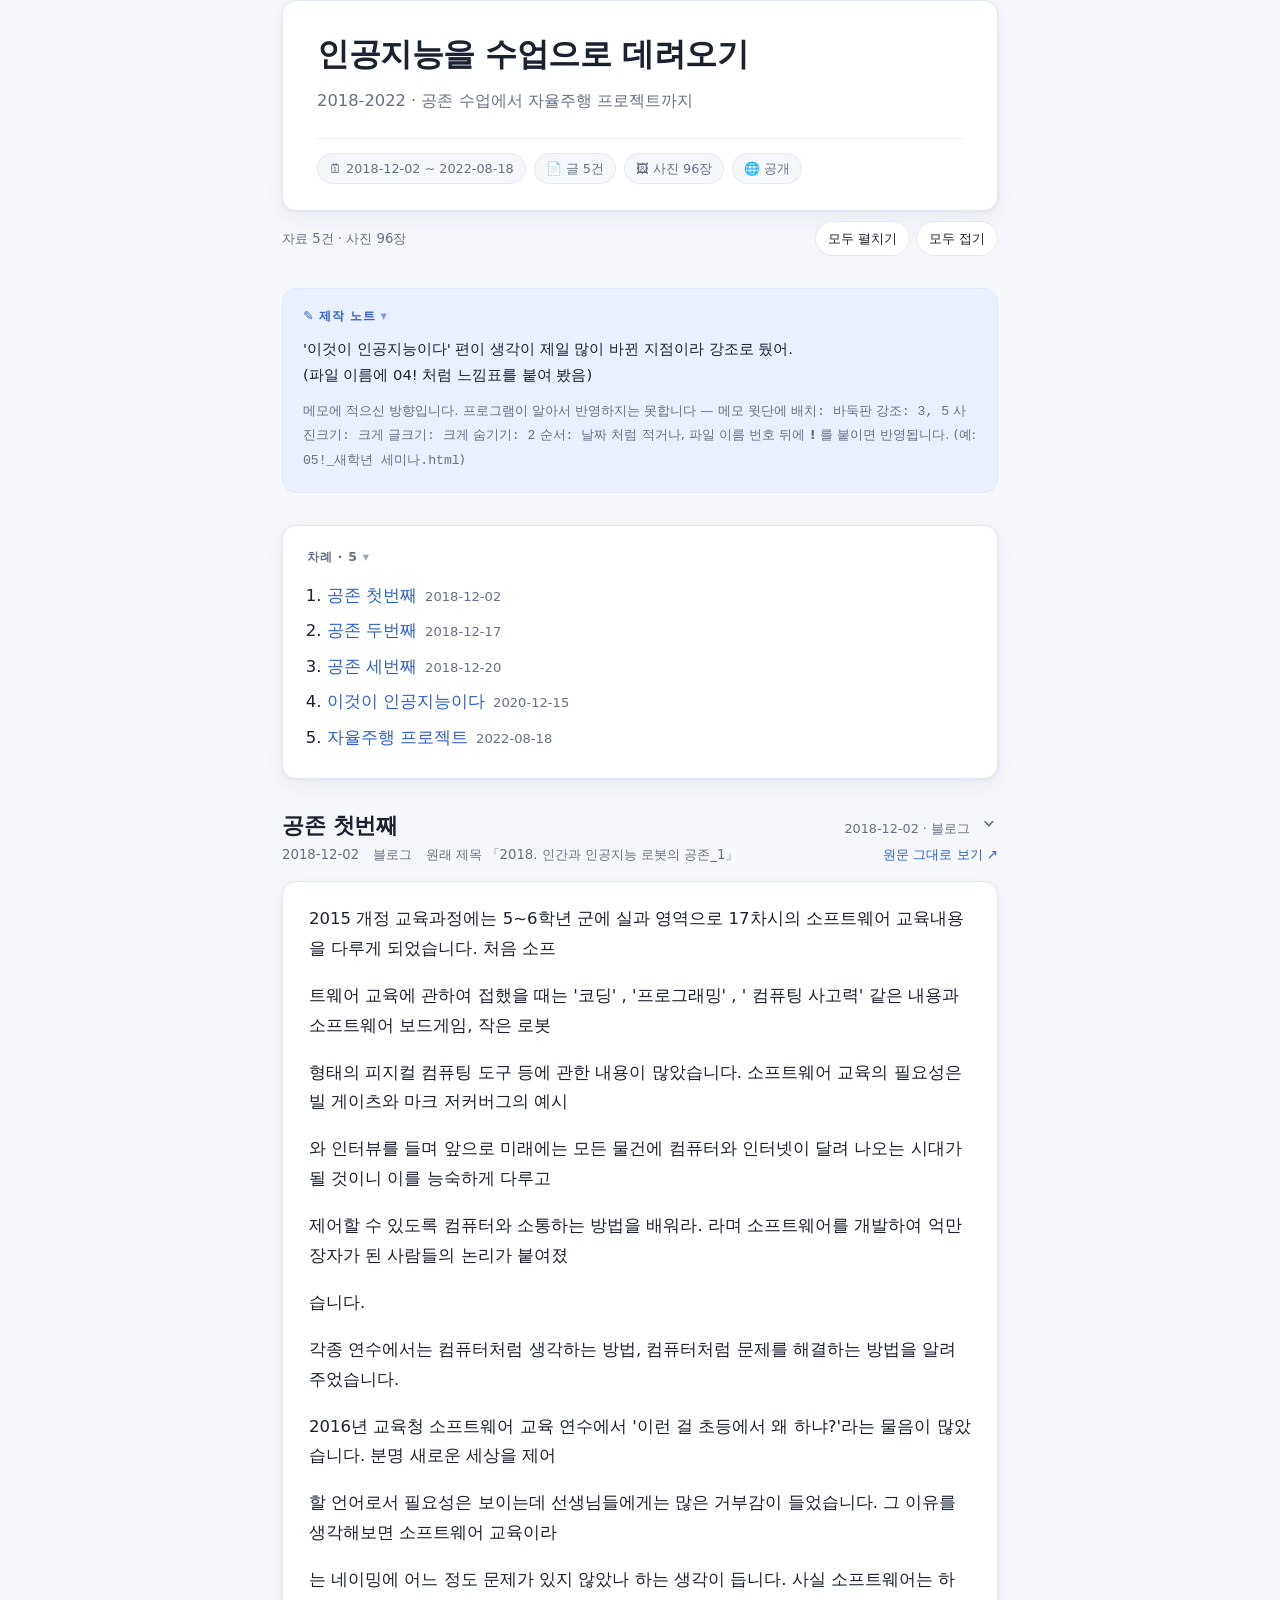
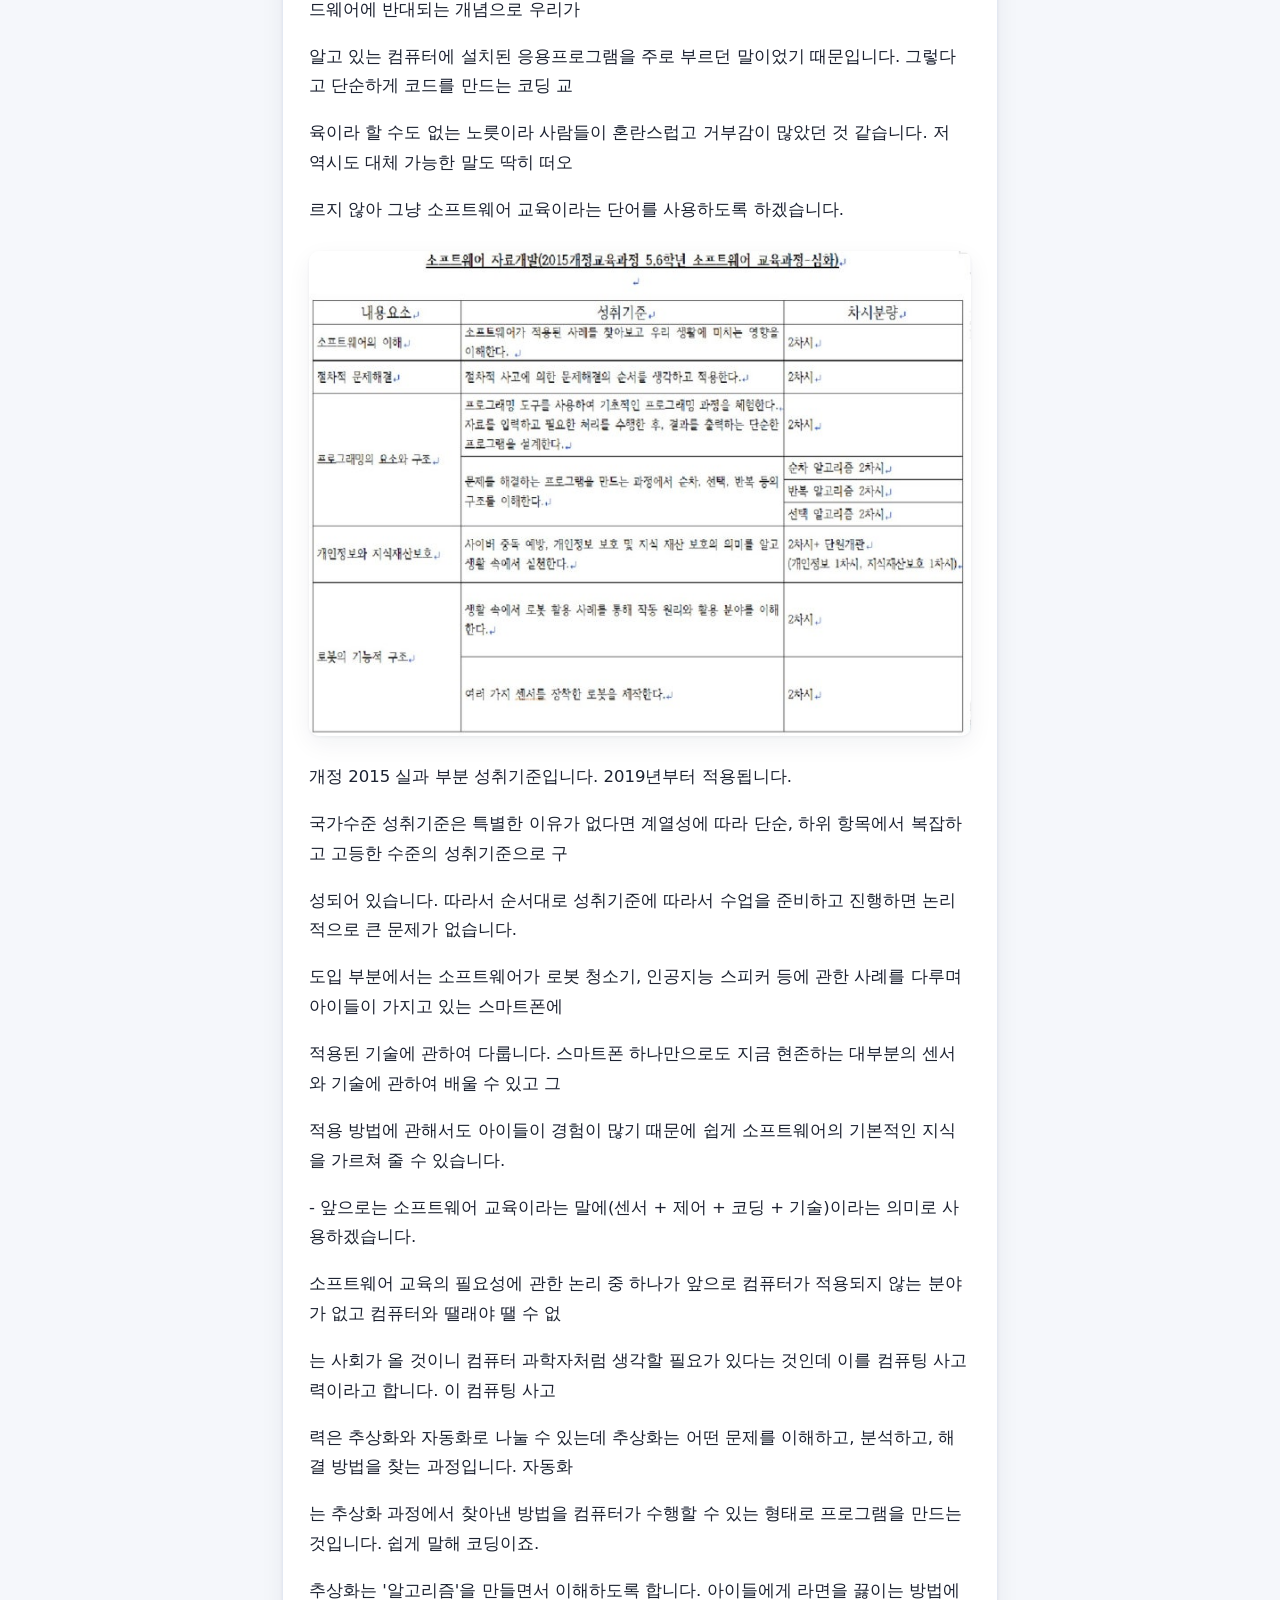
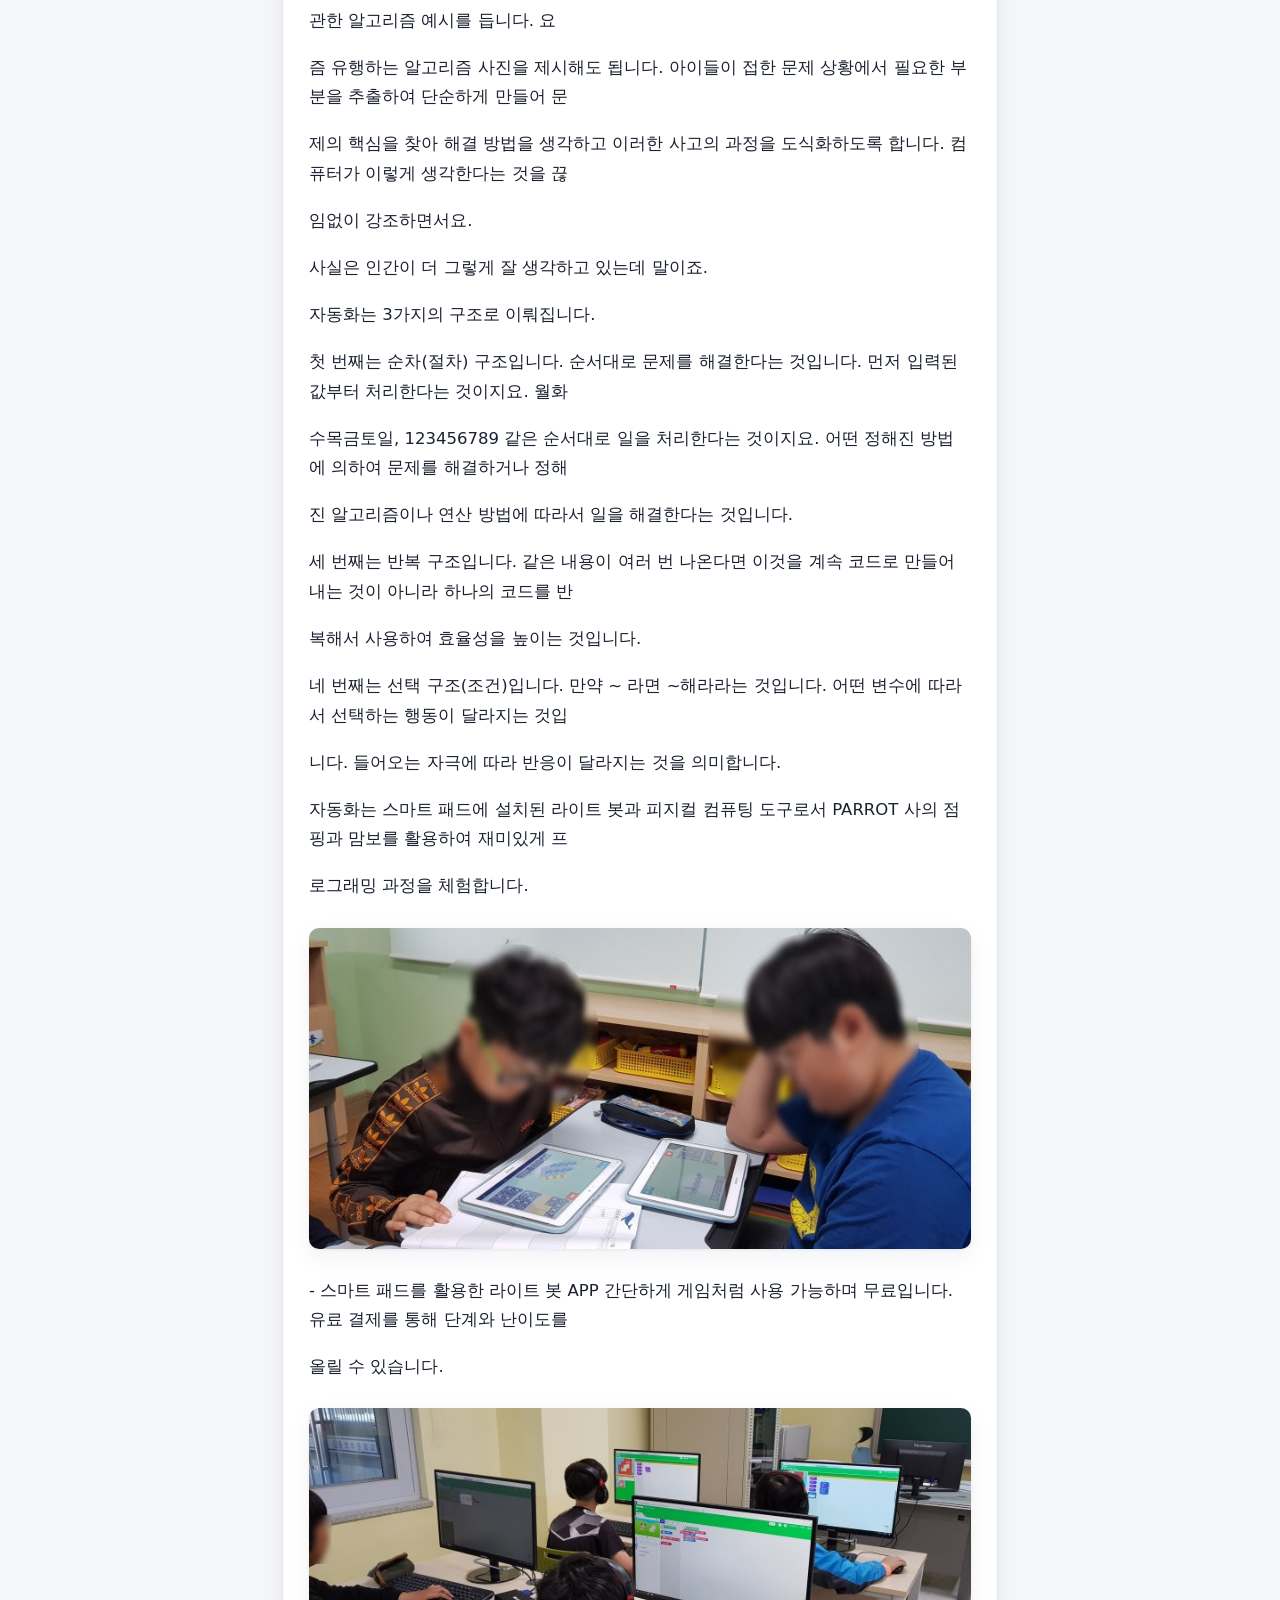
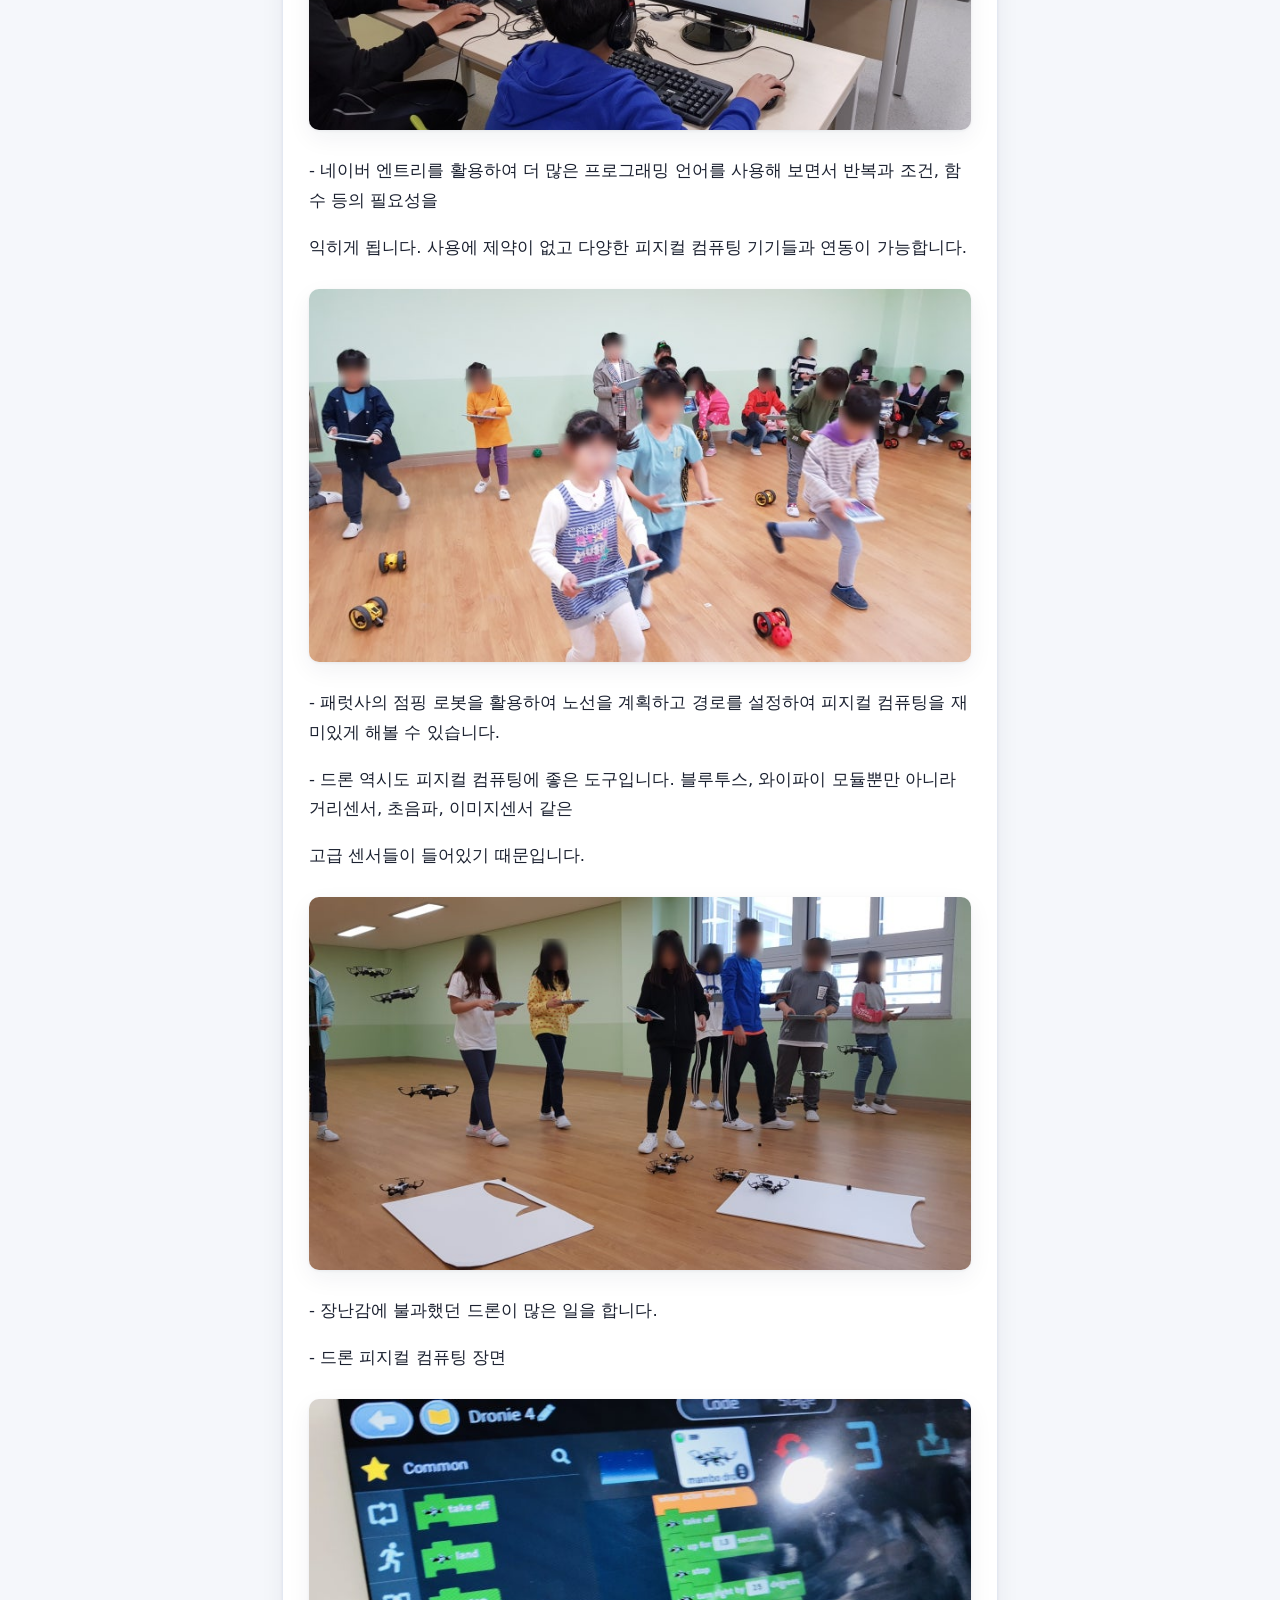
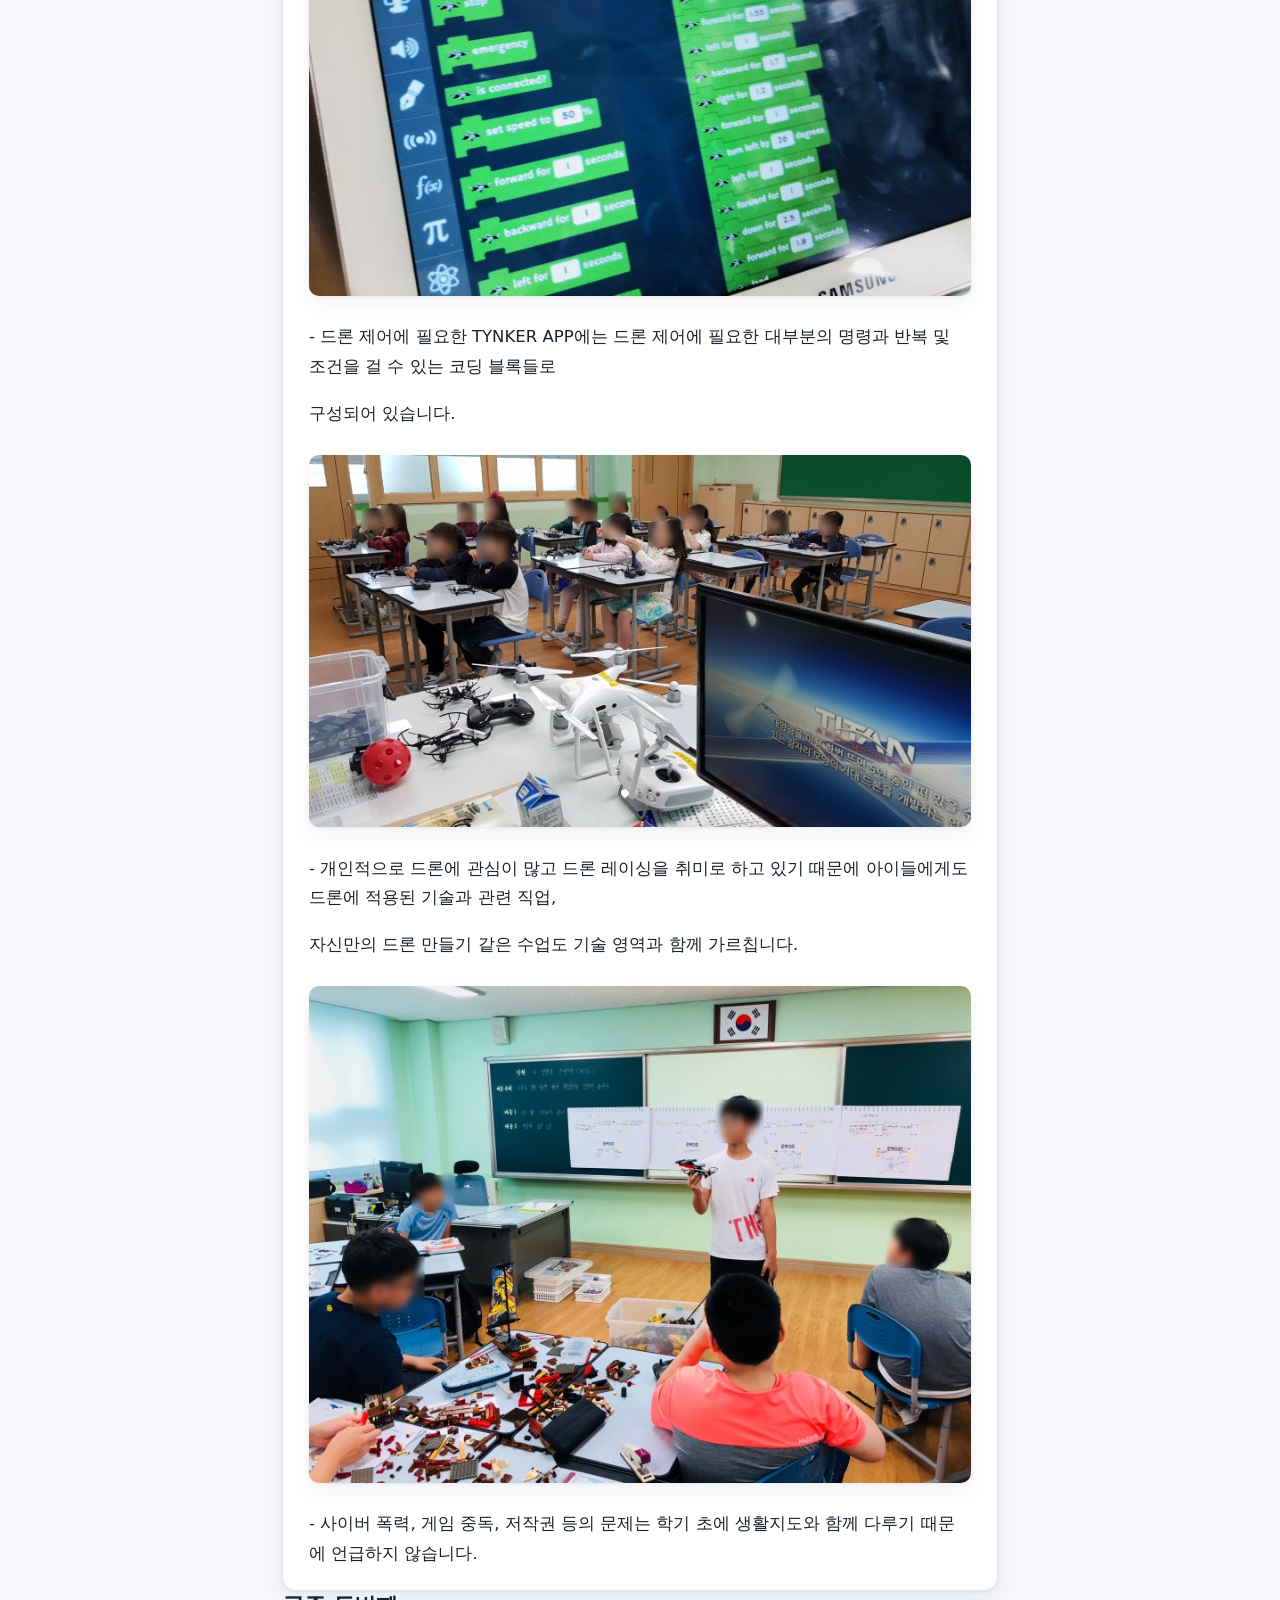
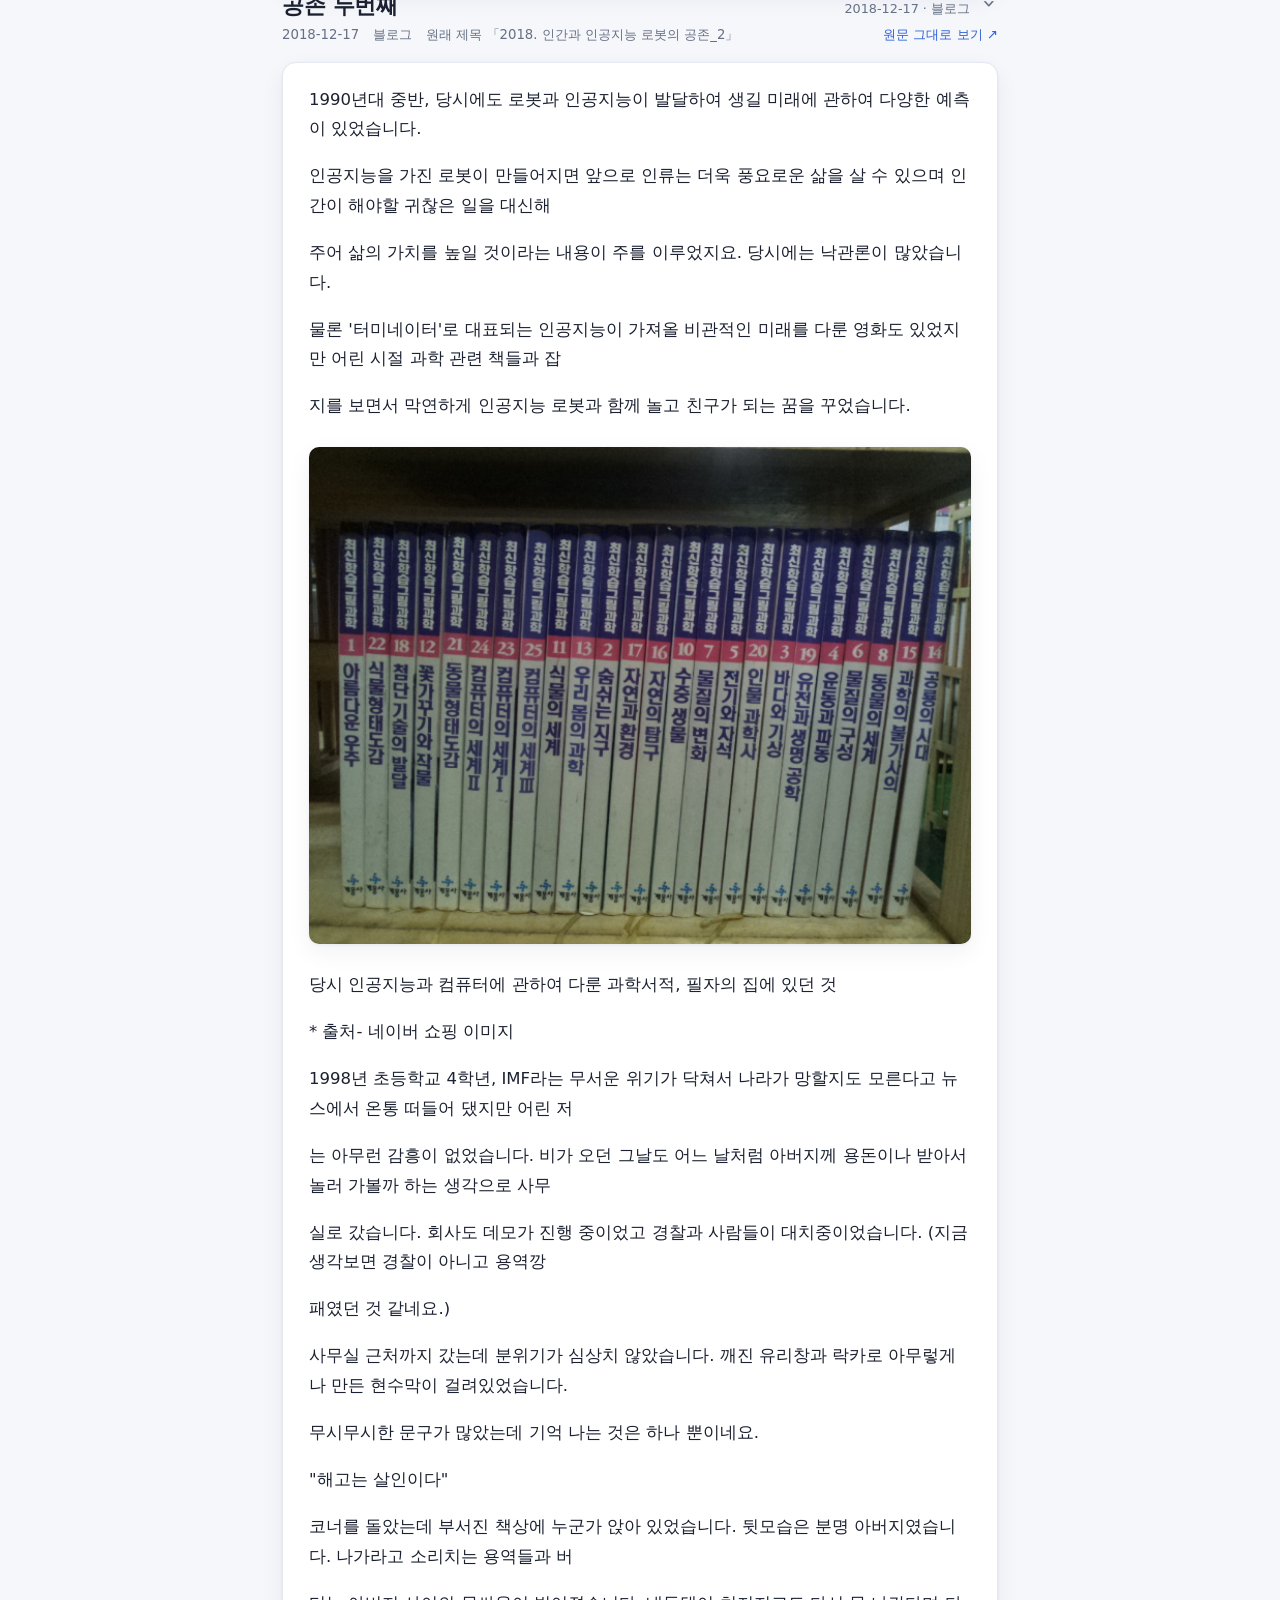
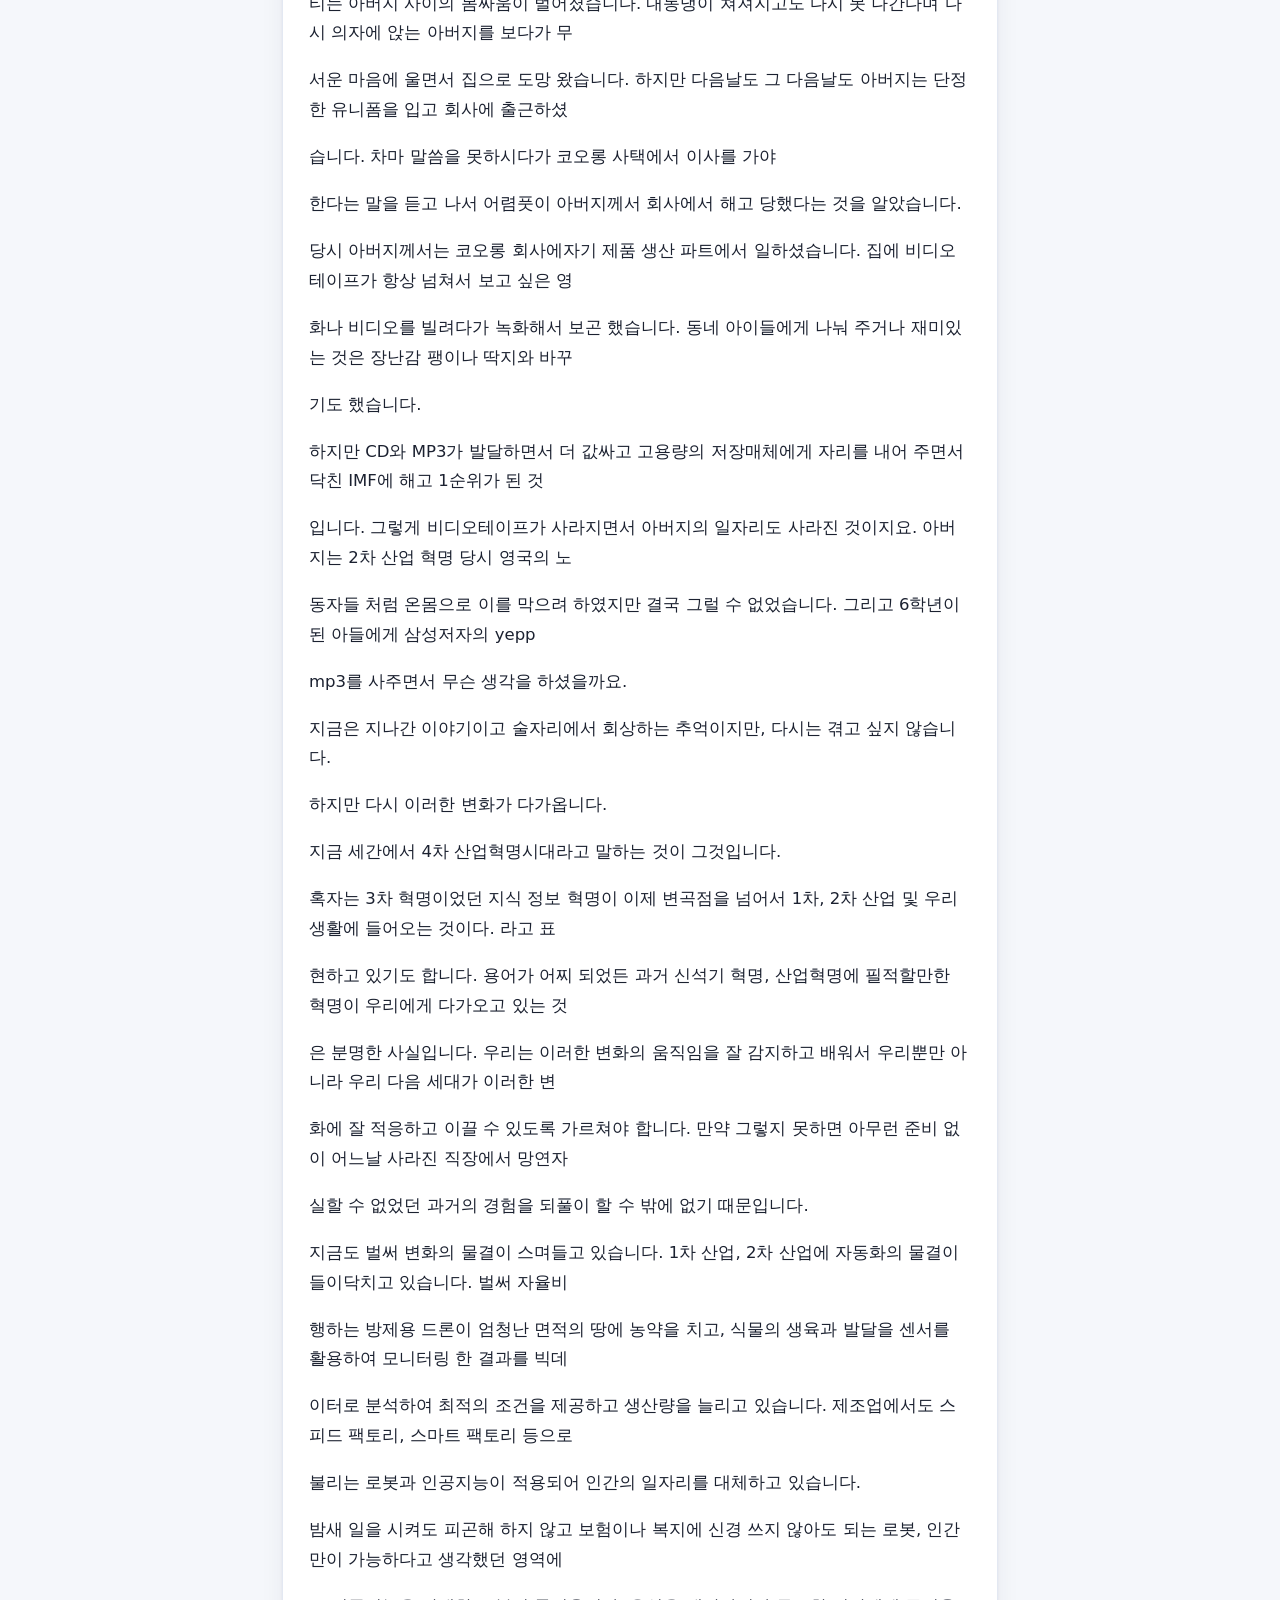
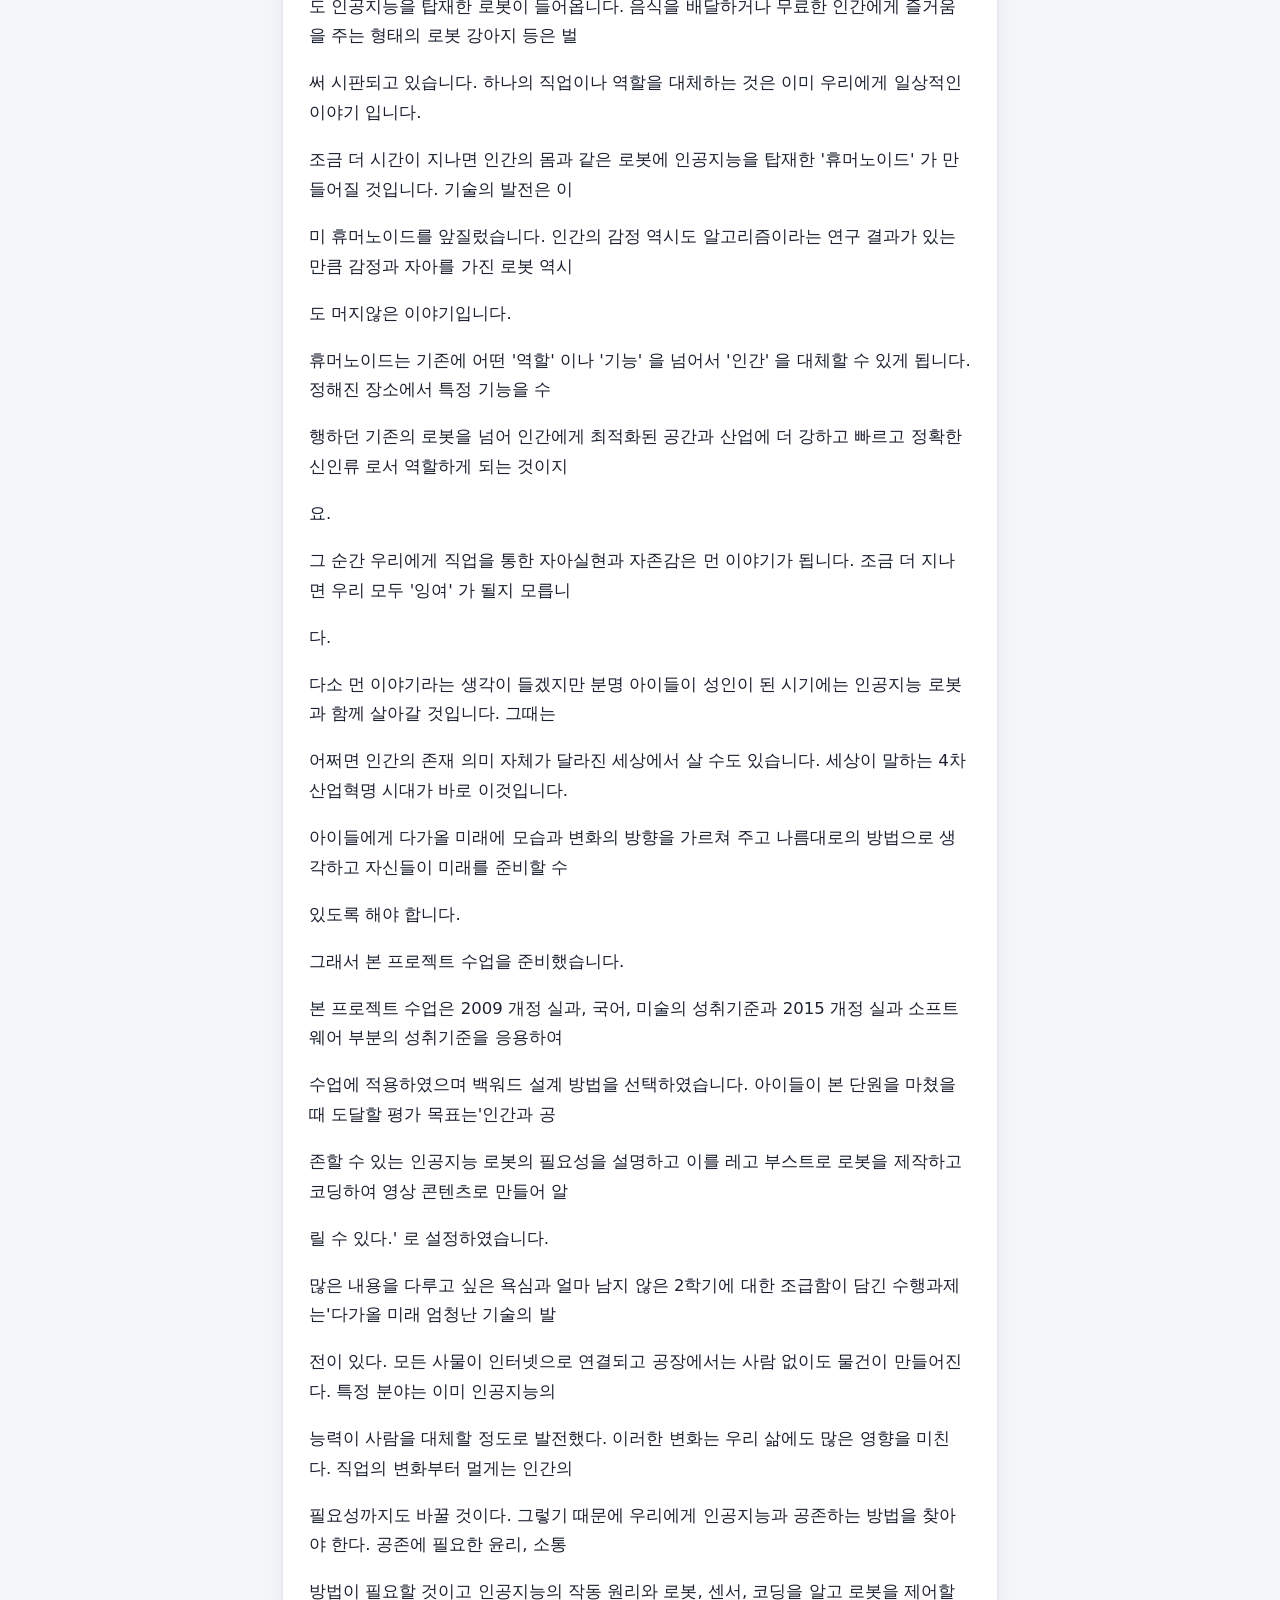
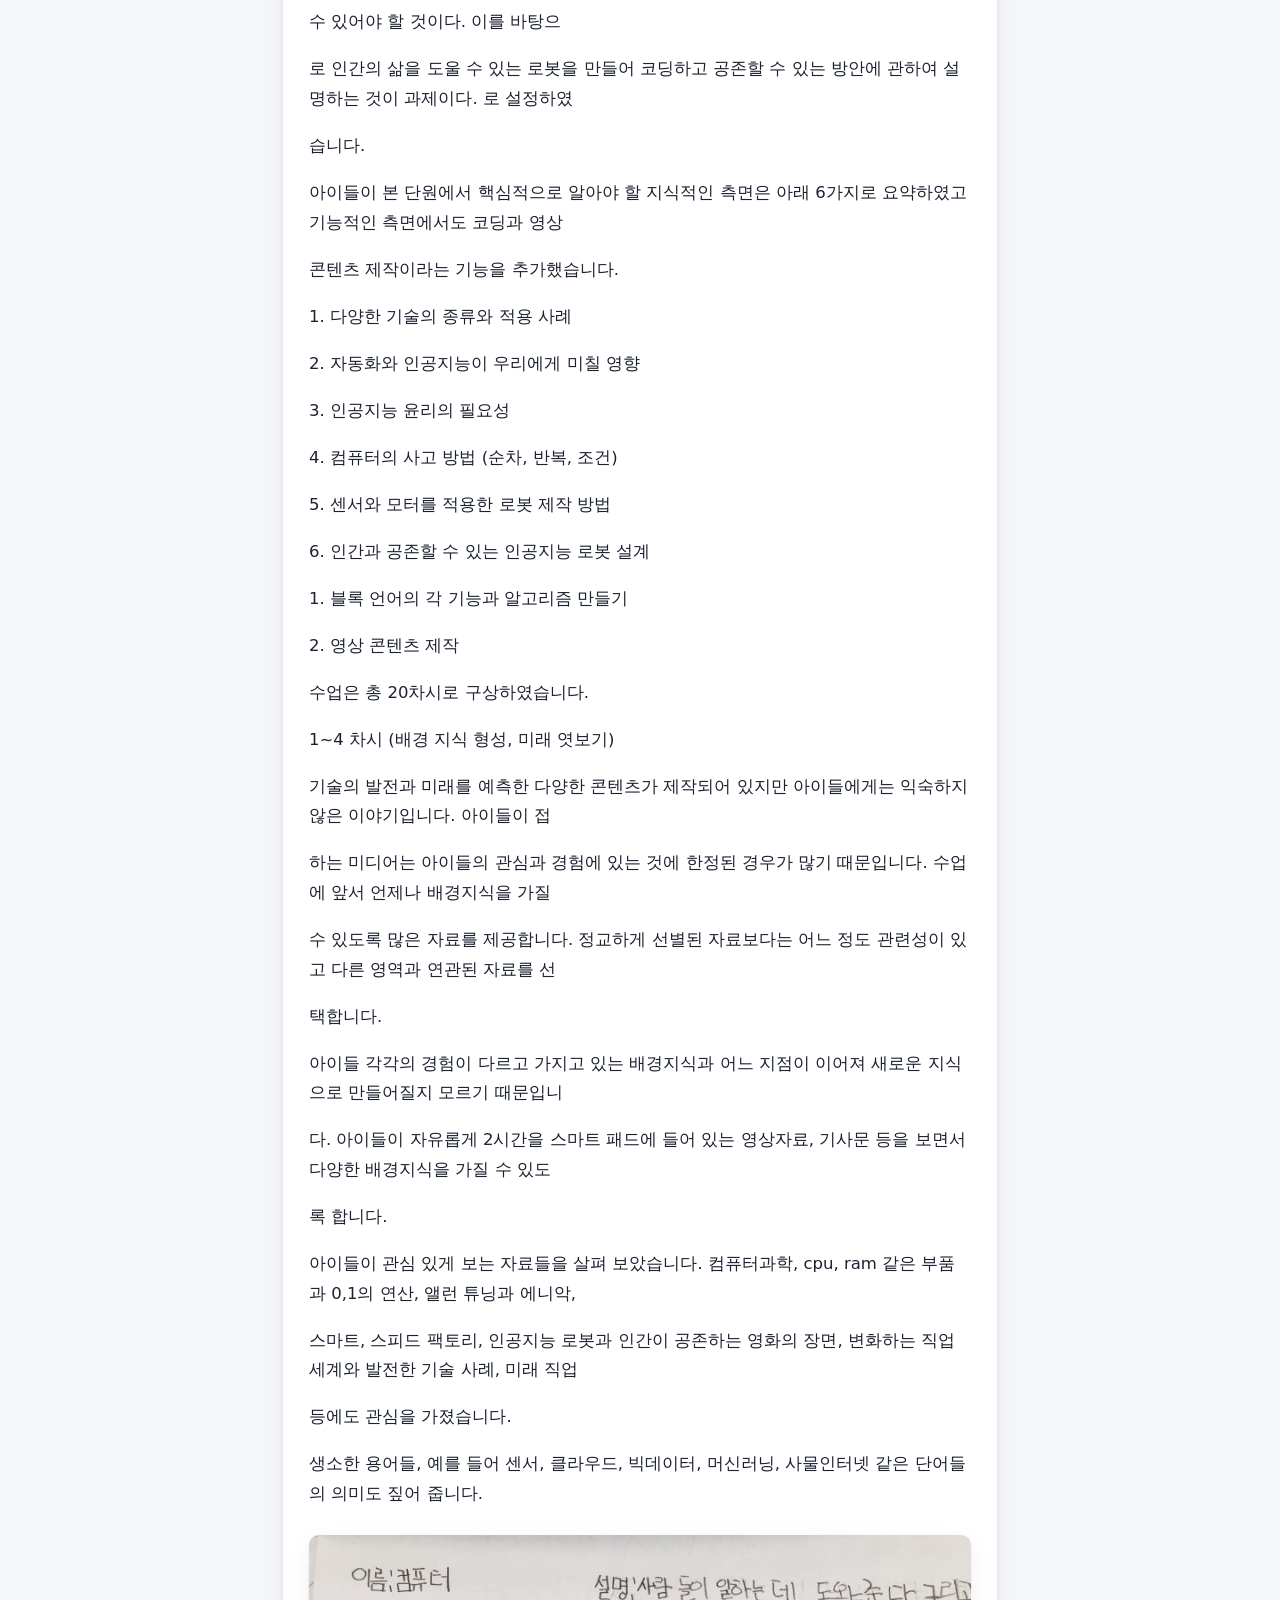
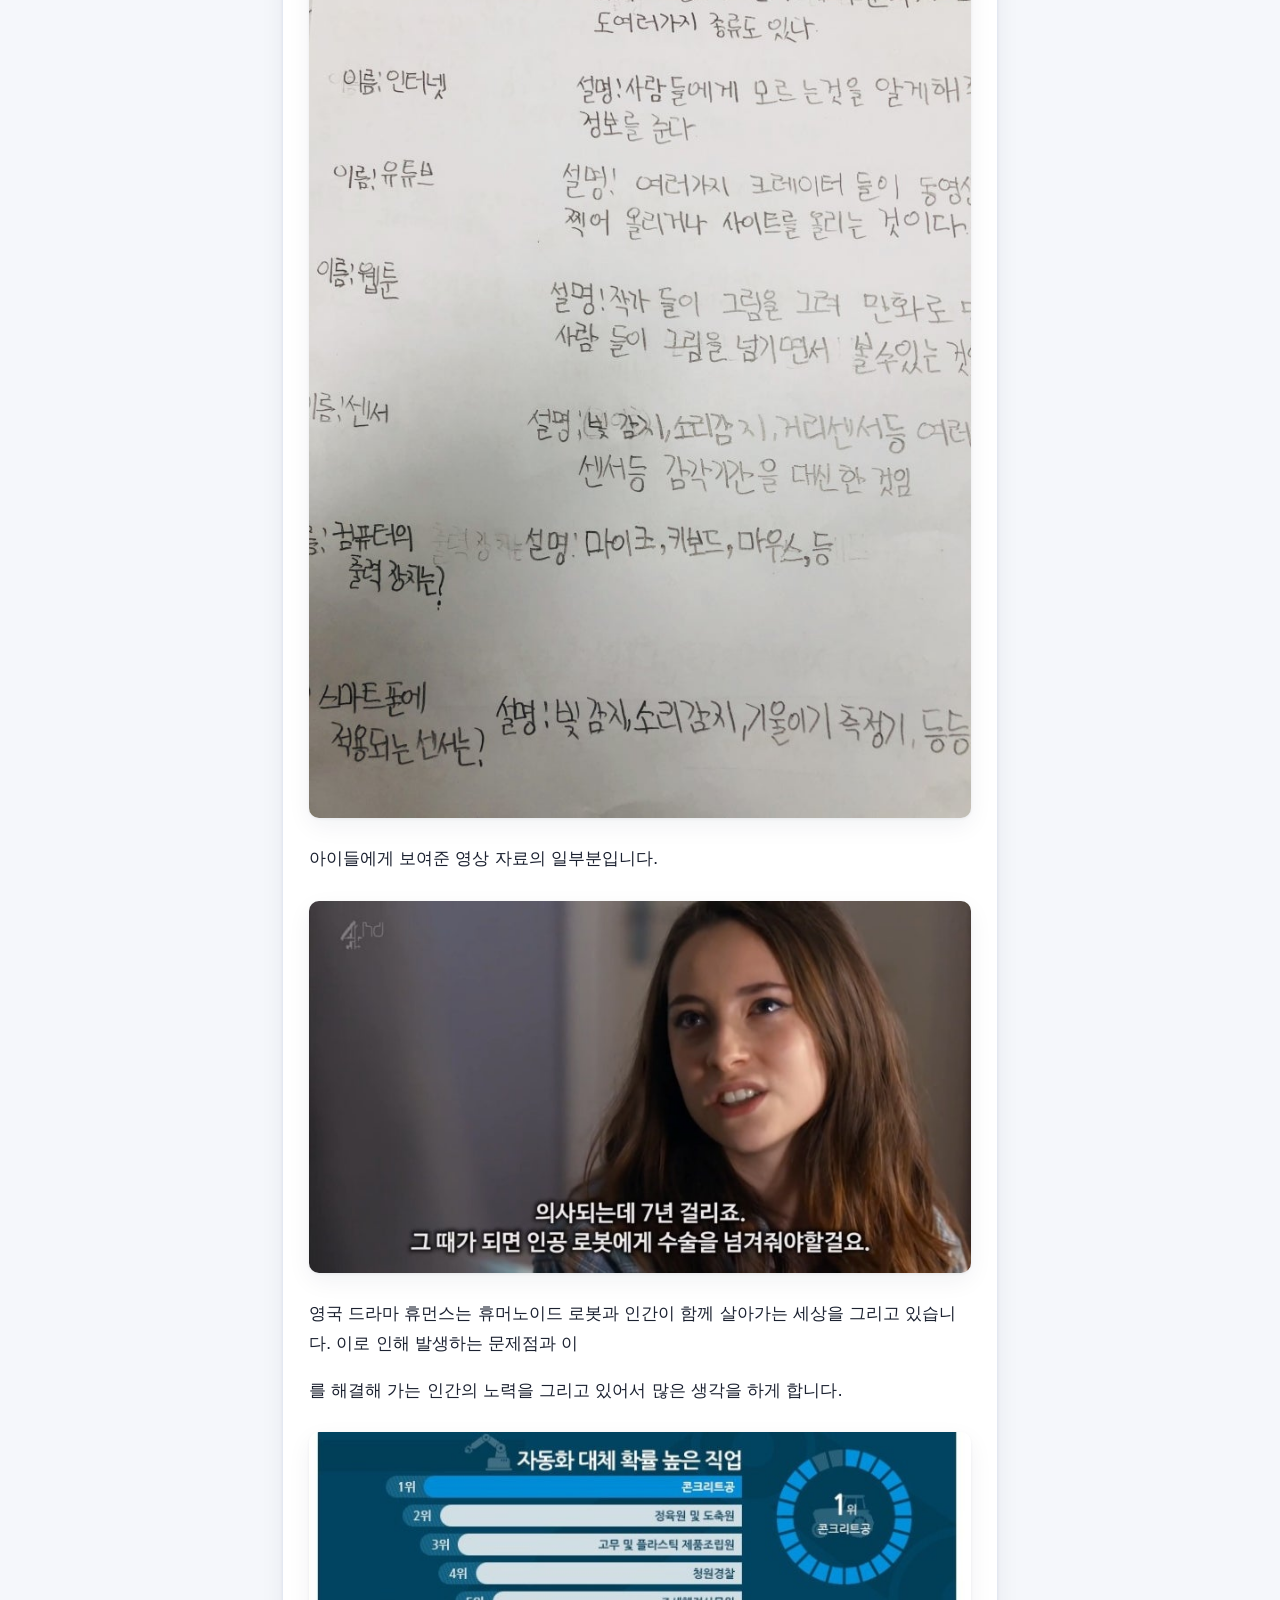
==== 게시본/인공지능-수업/index.html @ e2ad6cfe "웹 게시본 제작기 + 게시본 첫 배포 - 공용/ 제작·허브·해석 로직, 디자인 10종, 배치 7종, 접기 - 게시본: 공개(공개: 켜기)만. 비공개 폴더는 _올리기.mjs 가 뺌 " ====
<!doctype html>
<html lang="ko" class="배치-나열" data-디자인="기록장" data-배치="나열">
<head>
<meta charset="utf-8">
<meta name="viewport" content="width=device-width, initial-scale=1">
<title>인공지능을 수업으로 데려오기</title>
<link rel="stylesheet" href="../../공용/부품.css">
<link rel="stylesheet" href="../../디자인/%EA%B8%B0%EB%A1%9D%EC%9E%A5/연결.css">
</head>
<body><div class="판">
<header class="표지">
<h1>인공지능을 수업으로 데려오기</h1>
<p class="부제">2018-2022 · 공존 수업에서 자율주행 프로젝트까지</p>
<div class="집계"><span>🗓 2018-12-02 ~ 2022-08-18</span><span>📄 글 5건</span><span>🖼 사진 96장</span><span>🌐 공개</span></div>
</header>
<div class="접기줄"><span class="셈">자료 5건 · 사진 96장</span><span class="단추들"><button type="button" data-모두펼치기>모두 펼치기</button><button type="button" data-모두접기>모두 접기</button></span></div>
<details class="제작노트" open>
<summary class="딱지">✎ 제작 노트</summary>
<p>&#39;이것이 인공지능이다&#39; 편이 생각이 제일 많이 바뀐 지점이라 강조로 뒀어.
(파일 이름에 04! 처럼 느낌표를 붙여 봤음)</p>
<p class="안내">메모에 적으신 방향입니다. 프로그램이 알아서 반영하지는 못합니다 — 메모 윗단에 <code>배치: 바둑판</code> <code>강조: 3, 5</code> <code>사진크기: 크게</code> <code>글크기: 크게</code> <code>숨기기: 2</code> <code>순서: 날짜</code> 처럼 적거나, 파일 이름 번호 뒤에 <b>!</b> 를 붙이면 반영됩니다. (예: <code>05!_새학년 세미나.html</code>)</p>
</details>
<details class="목차" open><summary class="딱지">차례 · 5</summary><ol>
<li><a href="#자료1">공존 첫번째</a><span class="날">2018-12-02</span></li>
<li><a href="#자료2">공존 두번째</a><span class="날">2018-12-17</span></li>
<li><a href="#자료3">공존 세번째</a><span class="날">2018-12-20</span></li>
<li><a href="#자료4">이것이 인공지능이다</a><span class="날">2020-12-15</span></li>
<li><a href="#자료5">자율주행 프로젝트</a><span class="날">2022-08-18</span></li>
</ol></details>
<div class="자료들">
<details class="자료" id="자료1" data-날짜="2018-12-02" data-유형="블로그" open><summary class="제목줄"><h2 class="제목">공존 첫번째</h2><span class="곁">2018-12-02 · 블로그</span></summary><div class="머리"><span>2018-12-02</span><span>블로그</span><span>원래 제목 「2018. 인간과 인공지능 로봇의 공존_1」</span><a class="원문" href="01_공존 첫번째.html" target="_blank">원문 그대로 보기 ↗</a></div><div class="몸"><p>2015 개정 교육과정에는 5~6학년 군에 실과 영역으로 17차시의 소프트웨어 교육내용을 다루게 되었습니다. 처음 소프</p>
<p>트웨어 교육에 관하여 접했을 때는 &#39;코딩&#39; , &#39;프로그래밍&#39; , &#39; 컴퓨팅 사고력&#39; 같은 내용과 소프트웨어 보드게임, 작은 로봇</p>
<p>형태의 피지컬 컴퓨팅 도구 등에 관한 내용이 많았습니다. 소프트웨어 교육의 필요성은 빌 게이츠와 마크 저커버그의 예시</p>
<p>와 인터뷰를 들며 앞으로 미래에는 모든 물건에 컴퓨터와 인터넷이 달려 나오는 시대가 될 것이니 이를 능숙하게 다루고</p>
<p>제어할 수 있도록 컴퓨터와 소통하는 방법을 배워라. 라며 소프트웨어를 개발하여 억만장자가 된 사람들의 논리가 붙여졌</p>
<p>습니다.</p>
<p>각종 연수에서는 컴퓨터처럼 생각하는 방법, 컴퓨터처럼 문제를 해결하는 방법을 알려주었습니다.</p>
<p>2016년 교육청 소프트웨어 교육 연수에서 &#39;이런 걸 초등에서 왜 하냐?&#39;라는 물음이 많았습니다. 분명 새로운 세상을 제어</p>
<p>할 언어로서 필요성은 보이는데 선생님들에게는 많은 거부감이 들었습니다. 그 이유를 생각해보면 소프트웨어 교육이라</p>
<p>는 네이밍에 어느 정도 문제가 있지 않았나 하는 생각이 듭니다. 사실 소프트웨어는 하드웨어에 반대되는 개념으로 우리가</p>
<p>알고 있는 컴퓨터에 설치된 응용프로그램을 주로 부르던 말이었기 때문입니다. 그렇다고 단순하게 코드를 만드는 코딩 교</p>
<p>육이라 할 수도 없는 노릇이라 사람들이 혼란스럽고 거부감이 많았던 것 같습니다. 저 역시도 대체 가능한 말도 딱히 떠오</p>
<p>르지 않아 그냥 소프트웨어 교육이라는 단어를 사용하도록 하겠습니다.</p>
<figure><img loading="lazy" src="사진/2018-12-02_2018._인간과_인공지능_로봇의_공존_1/img_001.jpeg" alt=""></figure>
<p>개정 2015 실과 부분 성취기준입니다. 2019년부터 적용됩니다.</p>
<p>국가수준 성취기준은 특별한 이유가 없다면 계열성에 따라 단순, 하위 항목에서 복잡하고 고등한 수준의 성취기준으로 구</p>
<p>성되어 있습니다. 따라서 순서대로 성취기준에 따라서 수업을 준비하고 진행하면 논리적으로 큰 문제가 없습니다.</p>
<p>도입 부분에서는 소프트웨어가 로봇 청소기, 인공지능 스피커 등에 관한 사례를 다루며 아이들이 가지고 있는 스마트폰에</p>
<p>적용된 기술에 관하여 다룹니다. 스마트폰 하나만으로도 지금 현존하는 대부분의 센서와 기술에 관하여 배울 수 있고 그</p>
<p>적용 방법에 관해서도 아이들이 경험이 많기 때문에 쉽게 소프트웨어의 기본적인 지식을 가르쳐 줄 수 있습니다.</p>
<p>- 앞으로는 소프트웨어 교육이라는 말에(센서 + 제어 + 코딩 + 기술)이라는 의미로 사용하겠습니다.</p>
<p>소프트웨어 교육의 필요성에 관한 논리 중 하나가 앞으로 컴퓨터가 적용되지 않는 분야가 없고 컴퓨터와 땔래야 땔 수 없</p>
<p>는 사회가 올 것이니 컴퓨터 과학자처럼 생각할 필요가 있다는 것인데 이를 컴퓨팅 사고력이라고 합니다. 이 컴퓨팅 사고</p>
<p>력은 추상화와 자동화로 나눌 수 있는데 추상화는 어떤 문제를 이해하고, 분석하고, 해결 방법을 찾는 과정입니다. 자동화</p>
<p>는 추상화 과정에서 찾아낸 방법을 컴퓨터가 수행할 수 있는 형태로 프로그램을 만드는 것입니다. 쉽게 말해 코딩이죠.</p>
<p>추상화는 &#39;알고리즘&#39;을 만들면서 이해하도록 합니다. 아이들에게 라면을 끓이는 방법에 관한 알고리즘 예시를 듭니다. 요</p>
<p>즘 유행하는 알고리즘 사진을 제시해도 됩니다. 아이들이 접한 문제 상황에서 필요한 부분을 추출하여 단순하게 만들어 문</p>
<p>제의 핵심을 찾아 해결 방법을 생각하고 이러한 사고의 과정을 도식화하도록 합니다. 컴퓨터가 이렇게 생각한다는 것을 끊</p>
<p>임없이 강조하면서요.</p>
<p>사실은 인간이 더 그렇게 잘 생각하고 있는데 말이죠.</p>
<p>자동화는 3가지의 구조로 이뤄집니다.</p>
<p>첫 번째는 순차(절차) 구조입니다. 순서대로 문제를 해결한다는 것입니다. 먼저 입력된 값부터 처리한다는 것이지요. 월화</p>
<p>수목금토일, 123456789 같은 순서대로 일을 처리한다는 것이지요. 어떤 정해진 방법에 의하여 문제를 해결하거나 정해</p>
<p>진 알고리즘이나 연산 방법에 따라서 일을 해결한다는 것입니다.</p>
<p>세 번째는 반복 구조입니다. 같은 내용이 여러 번 나온다면 이것을 계속 코드로 만들어 내는 것이 아니라 하나의 코드를 반</p>
<p>복해서 사용하여 효율성을 높이는 것입니다.</p>
<p>네 번째는 선택 구조(조건)입니다. 만약 ~ 라면 ~해라라는 것입니다. 어떤 변수에 따라서 선택하는 행동이 달라지는 것입</p>
<p>니다. 들어오는 자극에 따라 반응이 달라지는 것을 의미합니다.</p>
<p>자동화는 스마트 패드에 설치된 라이트 봇과 피지컬 컴퓨팅 도구로서 PARROT 사의 점핑과 맘보를 활용하여 재미있게 프</p>
<p>로그래밍 과정을 체험합니다.</p>
<figure><img loading="lazy" src="사진/2018-12-02_2018._인간과_인공지능_로봇의_공존_1/img_002.jpeg" alt=""></figure>
<p>- 스마트 패드를 활용한 라이트 봇 APP 간단하게 게임처럼 사용 가능하며 무료입니다. 유료 결제를 통해 단계와 난이도를</p>
<p>올릴 수 있습니다.</p>
<figure><img loading="lazy" src="사진/2018-12-02_2018._인간과_인공지능_로봇의_공존_1/img_003.jpeg" alt=""></figure>
<p>- 네이버 엔트리를 활용하여 더 많은 프로그래밍 언어를 사용해 보면서 반복과 조건, 함수 등의 필요성을</p>
<p>익히게 됩니다. 사용에 제약이 없고 다양한 피지컬 컴퓨팅 기기들과 연동이 가능합니다.</p>
<figure><img loading="lazy" src="사진/2018-12-02_2018._인간과_인공지능_로봇의_공존_1/img_004.jpeg" alt=""></figure>
<p>- 패럿사의 점핑 로봇을 활용하여 노선을 계획하고 경로를 설정하여 피지컬 컴퓨팅을 재미있게 해볼 수 있습니다.</p>
<p>- 드론 역시도 피지컬 컴퓨팅에 좋은 도구입니다. 블루투스, 와이파이 모듈뿐만 아니라 거리센서, 초음파, 이미지센서 같은</p>
<p>고급 센서들이 들어있기 때문입니다.</p>
<figure><img loading="lazy" src="사진/2018-12-02_2018._인간과_인공지능_로봇의_공존_1/img_005.jpeg" alt=""></figure>
<p>- 장난감에 불과했던 드론이 많은 일을 합니다.</p>
<p>- 드론 피지컬 컴퓨팅 장면</p>
<figure><img loading="lazy" src="사진/2018-12-02_2018._인간과_인공지능_로봇의_공존_1/img_006.jpeg" alt=""></figure>
<p>- 드론 제어에 필요한 TYNKER APP에는 드론 제어에 필요한 대부분의 명령과 반복 및 조건을 걸 수 있는 코딩 블록들로</p>
<p>구성되어 있습니다.</p>
<figure><img loading="lazy" src="사진/2018-12-02_2018._인간과_인공지능_로봇의_공존_1/img_007.jpeg" alt=""></figure>
<p>- 개인적으로 드론에 관심이 많고 드론 레이싱을 취미로 하고 있기 때문에 아이들에게도 드론에 적용된 기술과 관련 직업,</p>
<p>자신만의 드론 만들기 같은 수업도 기술 영역과 함께 가르칩니다.</p>
<figure><img loading="lazy" src="사진/2018-12-02_2018._인간과_인공지능_로봇의_공존_1/img_008.jpeg" alt=""></figure>
<p>- 사이버 폭력, 게임 중독, 저작권 등의 문제는 학기 초에 생활지도와 함께 다루기 때문에 언급하지 않습니다.</p></div></details>
<details class="자료" id="자료2" data-날짜="2018-12-17" data-유형="블로그" open><summary class="제목줄"><h2 class="제목">공존 두번째</h2><span class="곁">2018-12-17 · 블로그</span></summary><div class="머리"><span>2018-12-17</span><span>블로그</span><span>원래 제목 「2018. 인간과 인공지능 로봇의 공존_2」</span><a class="원문" href="02_공존 두번째.html" target="_blank">원문 그대로 보기 ↗</a></div><div class="몸"><p>1990년대 중반, 당시에도 로봇과 인공지능이 발달하여 생길 미래에 관하여 다양한 예측이 있었습니다.</p>
<p>인공지능을 가진 로봇이 만들어지면 앞으로 인류는 더욱 풍요로운 삶을 살 수 있으며 인간이 해야할 귀찮은 일을 대신해</p>
<p>주어 삶의 가치를 높일 것이라는 내용이 주를 이루었지요. 당시에는 낙관론이 많았습니다.</p>
<p>물론 &#39;터미네이터&#39;로 대표되는 인공지능이 가져올 비관적인 미래를 다룬 영화도 있었지만 어린 시절 과학 관련 책들과 잡</p>
<p>지를 보면서 막연하게 인공지능 로봇과 함께 놀고 친구가 되는 꿈을 꾸었습니다.</p>
<figure><img loading="lazy" src="사진/2018-12-17_2018._인간과_인공지능_로봇의_공존_2/img_001.jpeg" alt=""></figure>
<p>당시 인공지능과 컴퓨터에 관하여 다룬 과학서적, 필자의 집에 있던 것</p>
<p>* 출처- 네이버 쇼핑 이미지</p>
<p>1998년 초등학교 4학년, IMF라는 무서운 위기가 닥쳐서 나라가 망할지도 모른다고 뉴스에서 온통 떠들어 댔지만 어린 저</p>
<p>는 아무런 감흥이 없었습니다. 비가 오던 그날도 어느 날처럼 아버지께 용돈이나 받아서 놀러 가볼까 하는 생각으로 사무</p>
<p>실로 갔습니다. 회사도 데모가 진행 중이었고 경찰과 사람들이 대치중이었습니다. (지금 생각보면 경찰이 아니고 용역깡</p>
<p>패였던 것 같네요.)</p>
<p>사무실 근처까지 갔는데 분위기가 심상치 않았습니다. 깨진 유리창과 락카로 아무렇게나 만든 현수막이 걸려있었습니다.</p>
<p>무시무시한 문구가 많았는데 기억 나는 것은 하나 뿐이네요.</p>
<p>&quot;해고는 살인이다&quot;</p>
<p>코너를 돌았는데 부서진 책상에 누군가 앉아 있었습니다. 뒷모습은 분명 아버지였습니다. 나가라고 소리치는 용역들과 버</p>
<p>티는 아버지 사이의 몸싸움이 벌어졌습니다. 내동댕이 쳐져지고도 다시 못 나간다며 다시 의자에 앉는 아버지를 보다가 무</p>
<p>서운 마음에 울면서 집으로 도망 왔습니다. 하지만 다음날도 그 다음날도 아버지는 단정한 유니폼을 입고 회사에 출근하셨</p>
<p>습니다. 차마 말씀을 못하시다가 코오롱 사택에서 이사를 가야</p>
<p>한다는 말을 듣고 나서 어렴풋이 아버지께서 회사에서 해고 당했다는 것을 알았습니다.</p>
<p>당시 아버지께서는 코오롱 회사에자기 제품 생산 파트에서 일하셨습니다. 집에 비디오테이프가 항상 넘쳐서 보고 싶은 영</p>
<p>화나 비디오를 빌려다가 녹화해서 보곤 했습니다. 동네 아이들에게 나눠 주거나 재미있는 것은 장난감 팽이나 딱지와 바꾸</p>
<p>기도 했습니다.</p>
<p>하지만 CD와 MP3가 발달하면서 더 값싸고 고용량의 저장매체에게 자리를 내어 주면서 닥친 IMF에 해고 1순위가 된 것</p>
<p>입니다. 그렇게 비디오테이프가 사라지면서 아버지의 일자리도 사라진 것이지요. 아버지는 2차 산업 혁명 당시 영국의 노</p>
<p>동자들 처럼 온몸으로 이를 막으려 하였지만 결국 그럴 수 없었습니다. 그리고 6학년이 된 아들에게 삼성저자의 yepp</p>
<p>mp3를 사주면서 무슨 생각을 하셨을까요.</p>
<p>지금은 지나간 이야기이고 술자리에서 회상하는 추억이지만, 다시는 겪고 싶지 않습니다.</p>
<p>하지만 다시 이러한 변화가 다가옵니다.</p>
<p>지금 세간에서 4차 산업혁명시대라고 말하는 것이 그것입니다.</p>
<p>혹자는 3차 혁명이었던 지식 정보 혁명이 이제 변곡점을 넘어서 1차, 2차 산업 및 우리 생활에 들어오는 것이다. 라고 표</p>
<p>현하고 있기도 합니다. 용어가 어찌 되었든 과거 신석기 혁명, 산업혁명에 필적할만한 혁명이 우리에게 다가오고 있는 것</p>
<p>은 분명한 사실입니다. 우리는 이러한 변화의 움직임을 잘 감지하고 배워서 우리뿐만 아니라 우리 다음 세대가 이러한 변</p>
<p>화에 잘 적응하고 이끌 수 있도록 가르쳐야 합니다. 만약 그렇지 못하면 아무런 준비 없이 어느날 사라진 직장에서 망연자</p>
<p>실할 수 없었던 과거의 경험을 되풀이 할 수 밖에 없기 때문입니다.</p>
<p>지금도 벌써 변화의 물결이 스며들고 있습니다. 1차 산업, 2차 산업에 자동화의 물결이 들이닥치고 있습니다. 벌써 자율비</p>
<p>행하는 방제용 드론이 엄청난 면적의 땅에 농약을 치고, 식물의 생육과 발달을 센서를 활용하여 모니터링 한 결과를 빅데</p>
<p>이터로 분석하여 최적의 조건을 제공하고 생산량을 늘리고 있습니다. 제조업에서도 스피드 팩토리, 스마트 팩토리 등으로</p>
<p>불리는 로봇과 인공지능이 적용되어 인간의 일자리를 대체하고 있습니다.</p>
<p>밤새 일을 시켜도 피곤해 하지 않고 보험이나 복지에 신경 쓰지 않아도 되는 로봇, 인간만이 가능하다고 생각했던 영역에</p>
<p>도 인공지능을 탑재한 로봇이 들어옵니다. 음식을 배달하거나 무료한 인간에게 즐거움을 주는 형태의 로봇 강아지 등은 벌</p>
<p>써 시판되고 있습니다. 하나의 직업이나 역할을 대체하는 것은 이미 우리에게 일상적인 이야기 입니다.</p>
<p>조금 더 시간이 지나면 인간의 몸과 같은 로봇에 인공지능을 탑재한 &#39;휴머노이드&#39; 가 만들어질 것입니다. 기술의 발전은 이</p>
<p>미 휴머노이드를 앞질렀습니다. 인간의 감정 역시도 알고리즘이라는 연구 결과가 있는 만큼 감정과 자아를 가진 로봇 역시</p>
<p>도 머지않은 이야기입니다.</p>
<p>휴머노이드는 기존에 어떤 &#39;역할&#39; 이나 &#39;기능&#39; 을 넘어서 &#39;인간&#39; 을 대체할 수 있게 됩니다. 정해진 장소에서 특정 기능을 수</p>
<p>행하던 기존의 로봇을 넘어 인간에게 최적화된 공간과 산업에 더 강하고 빠르고 정확한 신인류 로서 역할하게 되는 것이지</p>
<p>요.</p>
<p>그 순간 우리에게 직업을 통한 자아실현과 자존감은 먼 이야기가 됩니다. 조금 더 지나면 우리 모두 &#39;잉여&#39; 가 될지 모릅니</p>
<p>다.</p>
<p>다소 먼 이야기라는 생각이 들겠지만 분명 아이들이 성인이 된 시기에는 인공지능 로봇과 함께 살아갈 것입니다. 그때는</p>
<p>어쩌면 인간의 존재 의미 자체가 달라진 세상에서 살 수도 있습니다. 세상이 말하는 4차산업혁명 시대가 바로 이것입니다.</p>
<p>아이들에게 다가올 미래에 모습과 변화의 방향을 가르쳐 주고 나름대로의 방법으로 생각하고 자신들이 미래를 준비할 수</p>
<p>있도록 해야 합니다.</p>
<p>그래서 본 프로젝트 수업을 준비했습니다.</p>
<p>본 프로젝트 수업은 2009 개정 실과, 국어, 미술의 성취기준과 2015 개정 실과 소프트웨어 부분의 성취기준을 응용하여</p>
<p>수업에 적용하였으며 백워드 설계 방법을 선택하였습니다. 아이들이 본 단원을 마쳤을 때 도달할 평가 목표는&#39;인간과 공</p>
<p>존할 수 있는 인공지능 로봇의 필요성을 설명하고 이를 레고 부스트로 로봇을 제작하고 코딩하여 영상 콘텐츠로 만들어 알</p>
<p>릴 수 있다.&#39; 로 설정하였습니다.</p>
<p>많은 내용을 다루고 싶은 욕심과 얼마 남지 않은 2학기에 대한 조급함이 담긴 수행과제는&#39;다가올 미래 엄청난 기술의 발</p>
<p>전이 있다. 모든 사물이 인터넷으로 연결되고 공장에서는 사람 없이도 물건이 만들어진다. 특정 분야는 이미 인공지능의</p>
<p>능력이 사람을 대체할 정도로 발전했다. 이러한 변화는 우리 삶에도 많은 영향을 미친다. 직업의 변화부터 멀게는 인간의</p>
<p>필요성까지도 바꿀 것이다. 그렇기 때문에 우리에게 인공지능과 공존하는 방법을 찾아야 한다. 공존에 필요한 윤리, 소통</p>
<p>방법이 필요할 것이고 인공지능의 작동 원리와 로봇, 센서, 코딩을 알고 로봇을 제어할 수 있어야 할 것이다. 이를 바탕으</p>
<p>로 인간의 삶을 도울 수 있는 로봇을 만들어 코딩하고 공존할 수 있는 방안에 관하여 설명하는 것이 과제이다. 로 설정하였</p>
<p>습니다.</p>
<p>아이들이 본 단원에서 핵심적으로 알아야 할 지식적인 측면은 아래 6가지로 요약하였고 기능적인 측면에서도 코딩과 영상</p>
<p>콘텐츠 제작이라는 기능을 추가했습니다.</p>
<p>1. 다양한 기술의 종류와 적용 사례</p>
<p>2. 자동화와 인공지능이 우리에게 미칠 영향</p>
<p>3. 인공지능 윤리의 필요성</p>
<p>4. 컴퓨터의 사고 방법 (순차, 반복, 조건)</p>
<p>5. 센서와 모터를 적용한 로봇 제작 방법</p>
<p>6. 인간과 공존할 수 있는 인공지능 로봇 설계</p>
<p>1. 블록 언어의 각 기능과 알고리즘 만들기</p>
<p>2. 영상 콘텐츠 제작</p>
<p>수업은 총 20차시로 구상하였습니다.</p>
<p>1~4 차시 (배경 지식 형성, 미래 엿보기)</p>
<p>기술의 발전과 미래를 예측한 다양한 콘텐츠가 제작되어 있지만 아이들에게는 익숙하지 않은 이야기입니다. 아이들이 접</p>
<p>하는 미디어는 아이들의 관심과 경험에 있는 것에 한정된 경우가 많기 때문입니다. 수업에 앞서 언제나 배경지식을 가질</p>
<p>수 있도록 많은 자료를 제공합니다. 정교하게 선별된 자료보다는 어느 정도 관련성이 있고 다른 영역과 연관된 자료를 선</p>
<p>택합니다.</p>
<p>아이들 각각의 경험이 다르고 가지고 있는 배경지식과 어느 지점이 이어져 새로운 지식으로 만들어질지 모르기 때문입니</p>
<p>다. 아이들이 자유롭게 2시간을 스마트 패드에 들어 있는 영상자료, 기사문 등을 보면서 다양한 배경지식을 가질 수 있도</p>
<p>록 합니다.</p>
<p>아이들이 관심 있게 보는 자료들을 살펴 보았습니다. 컴퓨터과학, cpu, ram 같은 부품과 0,1의 연산, 앨런 튜닝과 에니악,</p>
<p>스마트, 스피드 팩토리, 인공지능 로봇과 인간이 공존하는 영화의 장면, 변화하는 직업세계와 발전한 기술 사례, 미래 직업</p>
<p>등에도 관심을 가졌습니다.</p>
<p>생소한 용어들, 예를 들어 센서, 클라우드, 빅데이터, 머신러닝, 사물인터넷 같은 단어들의 의미도 짚어 줍니다.</p>
<figure><img loading="lazy" src="사진/2018-12-17_2018._인간과_인공지능_로봇의_공존_2/img_002.jpeg" alt=""></figure>
<p>아이들에게 보여준 영상 자료의 일부분입니다.</p>
<figure><img loading="lazy" src="사진/2018-12-17_2018._인간과_인공지능_로봇의_공존_2/img_003.jpeg" alt=""></figure>
<p>영국 드라마 휴먼스는 휴머노이드 로봇과 인간이 함께 살아가는 세상을 그리고 있습니다. 이로 인해 발생하는 문제점과 이</p>
<p>를 해결해 가는 인간의 노력을 그리고 있어서 많은 생각을 하게 합니다.</p>
<figure><img loading="lazy" src="사진/2018-12-17_2018._인간과_인공지능_로봇의_공존_2/img_004.jpeg" alt=""></figure>
<p>자동화 대체 확률이 높은 직업 리스트입니다. 피해야 한다는 쪽보다는 다른 방법으로 변화시켜 새로운 직업을 만들어 낼</p>
<p>수 있는 방법을 이야기해야 합니다. 자동화 대체 확률이 낮은 직업 1위가 화가라고 모두가 화가가 될 수는 없으니까요. 문</p>
<p>이과로 직업을 나누는 것이 무의미하지만 이과의 직업 비율이 높기 때문입니다.</p>
<figure><img loading="lazy" src="사진/2018-12-17_2018._인간과_인공지능_로봇의_공존_2/img_005.jpeg" alt=""></figure>
<p>자동화로 인한 대량실업 문제, 직업의 변화에 관한 논의가 많아지자 직업선택에 관한 뉴스가 많이 보입니다.</p>
<p>하지만 자료마다 예측 방법이나 결과가 달라 신뢰하기 어렵다는 생각도 듭니다. 예를 들어 어느 자료에서는 초등교사가 사</p>
<p>라지지 않을 직업 26위 인데 어느 자료에서는 사라질 직업에 상위에 랭크됩니다.</p>
<p>사라지지 않을 것 같은 직업으로 &#39;도망&#39; 가기보다는 직업에 대한 생각을 다시 가지고 새로운 직업을 창조하는 방향으로 생</p>
<p>각을 전환해야 합니다.</p>
<figure><img loading="lazy" src="사진/2018-12-17_2018._인간과_인공지능_로봇의_공존_2/img_006.png" alt=""></figure>
<p>MBC 다큐멘터리에서 다루는 내용입니다. 기계와 자동화로 인하여 편리하고 좋은 시대이지만 그 이면에는 직업 대체에</p>
<p>관한 내용도 다룹니다. 이 외에도 앞으로 기술의 변화가 가져올 다양한 영역의 변화에 관하여 영상, 사진, 기사문을 보면서</p>
<p>공부합니다.</p>
<p>여자아이들은 무관심할 것 같은 내용이지만 자신들의 미래에 다가올 변화에는 놀랄 만큼 집중하고 관심을 가집니다. 살아</p>
<p>남기 위한 것에는 아이들이 본능적으로 안다는 말이 진짜 인가 봅니다.</p>
<p>5~8 차시 (인공지능과 로봇)</p>
<p>5~8 차시는 인공지능과 로봇 관하여 집중적으로 다룹니다. 이전의 로봇이나 기술 수업이라면 여러 상황에서 도움을 줄 수</p>
<p>있는 로봇을 설계하고 이를 코딩하여 만들어 보는 것이 주요 내용이었습니다. 하지만 인류는 지금 자신들이 직접 만들어</p>
<p>냈으면서 특정 부분에서는 인류 전체를 모은 것보다 더 뛰어난 인공지능과 같은 시대를 살아가야 합니다.</p>
<p>이 외에도 앞으로 사회 변화와 기술의 변화가 가져올 변화에 관하여 공부합니다. 여자아이들은 무관심할 것 같은 내용이지</p>
<p>만 자신들의 미래에 다가올 변화에는 놀랄 만큼 집중하고 관심을 가집니다. 살아남기 위한 것에는 아이들이 본능적으로 안</p>
<p>다는 말이 진짜 인가 봅니다.</p>
<figure><img loading="lazy" src="사진/2018-12-17_2018._인간과_인공지능_로봇의_공존_2/img_007.jpeg" alt=""></figure>
<p>인공지능 로봇 비나 48입니다. 우리는 이미 소피아가 인류를 파괴하겠다는 말을 들었습니다.</p>
<figure><img loading="lazy" src="사진/2018-12-17_2018._인간과_인공지능_로봇의_공존_2/img_008.jpeg" alt=""></figure>
<p>로봇들의 움직임도 한층 더 인간을 닮아 갑니다. 보스턴 공과대학교에서 개발 중인 로봇은 인간의 움직임과 거의 흡사하면</p>
<p>서 머신러닝을 통해 지속적으로 움직임을 보정합니다. 위의 인공지능에 아래 로봇을 결합하면 정말 자아를 지닌 휴머노이</p>
<p>드가 머지않은 것 같습니다.</p>
<figure><img loading="lazy" src="사진/2018-12-17_2018._인간과_인공지능_로봇의_공존_2/img_009.jpeg" alt=""></figure>
<p>인공지능의 영향을 피할 수 없기에 우리는 공존 방법을 모색해야 합니다. 어쩌면 앞으로 인류가 당면한 문제 중 환경문제</p>
<p>다음으로 큰 문제라 생각됩니다. 인공지능에 관하여 많은 학자들의 이야기를 들어 보겠습니다.</p>
<p>얼마 전 타계한 스티븐 호킹 박사는 완전한 인공지능의 개발은 인류의 멸망을 초래할 수 있다고 하였습니다. 인간을 넘어</p>
<p>서는 자아를 지닌 로봇의 등장은 분명 인류에게 큰 위협으로 다가올 것입니다. 그래서 그는 인공지능의 개발과 통제를 담</p>
<p>당할 국제기구의 필요성을 언급하였습니다.</p>
<p>아이언맨의 토니 스타크의 실제 모델로도 유명한 테슬라의 CEO 일론머스크과 페이스북의 마크 저커버그의 논쟁을 기억</p>
<p>하실 겁니다. 서로 인공지능의 발전에 관하여 상반된 의견을 제시하였는데요 일론 머스크는 개발하면 안 된다는 입장을,</p>
<p>마크 저커버그는 그 반대의 입장을 내놓았습니다. 하지만 이 둘의 논쟁은 사실 성립할 수 없습니다. 일론 머스크가 주장한</p>
<p>인공지능은 강한 인공지능, 즉 자아를 가진 인공지능입니다. 스스로 생각하고 판단하고 멈출 줄 모르고 학습하며 세상의</p>
<p>모든 기기들에 연결 가능한 인공지능의 출현은 분명 &#39;악마를 소환하는 것&#39; 정도의 충격을 줄 것이 분명합니다. 마크 저커버</p>
<p>그가 주장한 인공지능은 인간의 생산활동을 도와줄 정도의 약한 인공지능의 개발이 필요하다는 주장을 했습니다. 서로 논</p>
<p>점이 다른 것이지요. 어쨌든 일론 머스크의 말처럼 인공지능이 가져올 파괴적인 미래가 예상보다 빠르고 광범위하게 오고</p>
<p>있는 것은 사실입니다.</p>
<p>최근 재미있게 읽었던 책의 저자 유발 하라리의 주장은 조금 더 현실성 있으면서 더 비관적입니다. 지금은 비록 인공지능</p>
<p>이 오류도 많고 큰 영향을 미치지 못하지만 지금처럼 약한 인공지능이 지속적으로 발전하고 개발되어 우리의 직업을 대체</p>
<p>하는 경우가 늘어나는 경우 지금 보다 훨씬 더 심한 양극화와 빈부격차가 벌어질 것이라는 전망입니다. 개개인이 직업 면</p>
<p>에서 로봇보다 잠재력이 떨어지고 생산성이 낮다면 자아실현이 불가능해지는 부분도 문제입니다. 즉 인간이 쓸모 없어지</p>
<p>는 시대가 온다는 것이죠.</p>
<p>얼마 전 타계한 스티븐 호킹 박사는 완전한 인공지능의 개발은 인류의 멸망을 초래할 수 있다고 하였습니다. 인간을 넘어</p>
<p>서는 자아를 지닌 로봇의 등장은 분명 인류에게 큰 위협으로 다가올 것입니다. 그래서 그는 인공지능의 개발과 통제를 담</p>
<p>당할 국제기구의 필요성을 언급하였습니다.</p>
<figure><img loading="lazy" src="사진/2018-12-17_2018._인간과_인공지능_로봇의_공존_2/img_010.jpeg" alt=""></figure>
<p>시간이 더 지나 의식의 비밀이 풀려서 자아를 가진 인공지능이 출현한다면 이제는 일류대 기계의 시나리오가 될 수도 있습</p>
<p>니다. 터미네이터나 아이로봇 같은 영화처럼요. 그래서 우리는 인공지능과 어떻게 하면 공존할지 생각할 필요가 있습니다.</p>
<p>아이들뿐만 아니라 우리를 위해서도 마찬가지입니다.</p>
<p>개발한 인공지능 자체가 어떤 윤리를 지녀야 할지 인공지능 준칙이 필요합니다. 국내외에서 인공지능</p>
<p>인공지능과 로봇 개발을 멈출 수는 없습니다. 많은 저항이 있겠지만 결국은 개발될 것입니다.</p>
<p>시간이 더 지나 의식의 비밀이 풀려서 자아를 가진 인공지능이 출현한다면 이제는 일류대 기계의 시나리오가 될 수도 있습</p>
<p>니다. 터미네이터나 아이로봇 같은 영화처럼요. 그래서 우리는 인공지능과 어떻게 하면 공존할지 생각할 필요가 있습니다.</p>
<p>아이들뿐만 아니라 우리를 위해서도 마찬가지입니다.</p>
<figure><img loading="lazy" src="사진/2018-12-17_2018._인간과_인공지능_로봇의_공존_2/img_011.jpeg" alt=""></figure>
<p>세계 각국에서 인공지능과 관련된 포럼에서인공지능(AI)과 바이오, 사물인터넷(IoT), 로봇 등이 이끌 4차 산업혁명이 가</p>
<p>져올 최대 부작용으로 양극화 심화(61.7%)를 꼽았습니다. 양극화 다음으로는 대량 실업(14.7%), 인간의 효용가치 하락</p>
<p>(8.8%) 등이 지적되었는데 이는 4차 산업혁명 관련 기술이 인간의 노동력을 대체하는 자동화를 지향하는 만큼여러 직업</p>
<p>이 사라질 것이라는우려감입니다. 4차 산업혁명 사회에서 인류가 살아남기 위해서는 사회 및 인류의 인식 전환이 필수적</p>
<p>입니다.</p>
<figure><img loading="lazy" src="사진/2018-12-17_2018._인간과_인공지능_로봇의_공존_2/img_012.jpeg" alt=""></figure>
<p>인공지능과 로봇이 가져올 미래 긍정적, 부정적 의견과 해결 방법을 토의하고 발표해 보았습니다. 가깝게는 인간의 삶에</p>
<p>도움이 되고 편리해지는 방향으로 도움이 되겠지만 완전한 지능이나 자아를 가진 휴머노이드가 생겨나면 두렵다는 의견이</p>
<p>모아졌습니다.</p>
<p>9~17차시</p>
<p>인간과 공존할 수 있는 인공지능 로봇 설계</p>
<p>앞서 살펴본 내용으로 아이들이 인공지능 로봇을 설계해 보았습니다. 기존에 가지고 있던 지식과 배웠던 내용을 종합하여</p>
<p>나름대로 로봇을 설계하는 모습입니다.</p>
<figure><img loading="lazy" src="사진/2018-12-17_2018._인간과_인공지능_로봇의_공존_2/img_013.jpeg" alt=""></figure>
<p>어떤 상황에서 어떻게 인간을 이롭게 할 수 있는가?</p>
<p>무슨 기술이 사용되었는가 등을 알 수 있습니다.</p>
<p>여기서 아이들이 생각한 아이디어가 레고 - 부스트로 제작하게 됩니다.</p>
<figure><img loading="lazy" src="사진/2018-12-17_2018._인간과_인공지능_로봇의_공존_2/img_014.jpeg" alt=""></figure>
<p>앞서 보여준 영상이 효과가 있나 봅니다.</p>
<figure><img loading="lazy" src="사진/2018-12-17_2018._인간과_인공지능_로봇의_공존_2/img_015.jpeg" alt=""></figure>
<p>그림으로 표현해 주니 이해가 잘 되네요.</p>
<figure><img loading="lazy" src="사진/2018-12-17_2018._인간과_인공지능_로봇의_공존_2/img_016.jpeg" alt=""></figure>
<p>수학을 가르쳐주는 현실적인 용도... 사람이 좋아할 수 있는</p>
<p>선생님 자리가 위태롭습니다...</p>
<div class="갤러리"><figure><img loading="lazy" src="사진/2018-12-17_2018._인간과_인공지능_로봇의_공존_2/img_017.jpeg" alt=""></figure><figure><img loading="lazy" src="사진/2018-12-17_2018._인간과_인공지능_로봇의_공존_2/img_018.jpeg" alt=""></figure></div>
<p>다음은 설계한 로봇을 바탕으로 이 로봇을 구현할 수 있는 명령어를 학습합니다.</p>
<p>레고 부스트는 로봇을 만드는 과정을 통해서 블록 언어 형태를 습득하는 미션을</p>
<p>제공하는데 미션을 마치면 순차, 절차, 반복, 함수 명령어 얻을 수 있습니다.</p>
<p>명령어를 살펴보겠습니다.</p>
<figure><img loading="lazy" src="사진/2018-12-17_2018._인간과_인공지능_로봇의_공존_2/img_019.jpeg" alt=""></figure>
<p>동작 실행, 지연, 반복, 정지입니다.</p>
<div class="갤러리"><figure><img loading="lazy" src="사진/2018-12-17_2018._인간과_인공지능_로봇의_공존_2/img_020.jpeg" alt=""></figure><figure><img loading="lazy" src="사진/2018-12-17_2018._인간과_인공지능_로봇의_공존_2/img_021.jpeg" alt=""></figure></div>
<p>다음은 자이로 센서, 거리 센서, 광학센서, 소리 센서입니다.</p>
<p>값을 입력할 수 있습니다.</p>
<figure><img loading="lazy" src="사진/2018-12-17_2018._인간과_인공지능_로봇의_공존_2/img_022.jpeg" alt=""></figure>
<p>다음은 움직임 센서입니다. 방향과 회전 선회 등이 있고 콤비네이션 된 블록도 있습니다.</p>
<figure><img loading="lazy" src="사진/2018-12-17_2018._인간과_인공지능_로봇의_공존_2/img_023.jpeg" alt=""></figure>
<p>보라색은 앞서 버니를 조립하면서 얻은 기능 콤비네이션 블록입니다. 소리, 움직임 등이 복합적으로 적용되어 있습니다.</p>
<figure><img loading="lazy" src="사진/2018-12-17_2018._인간과_인공지능_로봇의_공존_2/img_024.jpeg" alt=""></figure>
<p>초록색 블록은 응용 블록으로 각 미션 단계의 마지막 기능들이 모여있습니다. 가장 재미있습니다.</p>
<figure><img loading="lazy" src="사진/2018-12-17_2018._인간과_인공지능_로봇의_공존_2/img_025.jpeg" alt=""></figure>
<p>흰색은 함숫값을 랜덤으로 넣을 수 있도록 설계된 블록입니다. 거리센서나 동작의</p>
<p>거리를 조절할 수 있지요.</p>
<figure><img loading="lazy" src="사진/2018-12-17_2018._인간과_인공지능_로봇의_공존_2/img_026.jpeg" alt=""></figure>
<p>음성 블록입니다. 녹음을 통해서 소리를 넣고 변조도 가능합니다. 원하는 기능을 넣을 때 많이 사용하지요.</p>
<figure><img loading="lazy" src="사진/2018-12-17_2018._인간과_인공지능_로봇의_공존_2/img_027.jpeg" alt=""></figure>
<p>마지막으로 본인이 만드는 콤비네이션 블록입니다. 몇 가지 명령을 모아서 자기만의 블록을 만들 수 있습니다.</p>
<p>버니를 만들면서 자연스럽게 로봇을 만들고 만들어진 파트 별로 코딩을 통해 로봇을 움직여 보면서 컴퓨팅 사고력과 인공</p>
<p>지능 로봇을 설계하는 법을 배울 수 있습니다.</p>
<p>로봇을 다 만들고 명령어 블록을 모두 모으고 나면 자신들이 설계한 로봇에 사용한 블록과 만든 콤비네이션 블록의 모양과</p>
<p>기능을 설명합니다.</p>
<div class="갤러리"><figure><img loading="lazy" src="사진/2018-12-17_2018._인간과_인공지능_로봇의_공존_2/img_028.jpeg" alt=""></figure><figure><img loading="lazy" src="사진/2018-12-17_2018._인간과_인공지능_로봇의_공존_2/img_029.jpeg" alt=""></figure><figure><img loading="lazy" src="사진/2018-12-17_2018._인간과_인공지능_로봇의_공존_2/img_030.jpeg" alt=""></figure></div>
<p>이 과정을 통해서 자신이 알고 있는 코딩 방법을 정교화 합니다.</p>
<figure><img loading="lazy" src="사진/2018-12-17_2018._인간과_인공지능_로봇의_공존_2/img_031.jpeg" alt=""></figure>
<p>레고 부스트는 5가지의 기본적인 모델을 제공합니다. 버니가 가장 많은 명령어를 제공합니다.</p>
<p>고양이와 장애물 제거 차량, 기타 그리고 컨베이어 벨트 제작 인스트럭션이 app에 포함되어 있어서</p>
<p>심화 학습도 가능합니다.</p>
<p>아이들이 직접 만든 로봇의 시연 모습입니다. 고양이 프랭키는</p>
<p>거리센서와 광학센서를 활용한 다양한 동작이 가능합니다.</p>
<p>아이들 모두를 촬영하여 수행평가 자료로 사용하였습니다.</p>
<div class="갤러리"><figure><img loading="lazy" src="사진/2018-12-17_2018._인간과_인공지능_로봇의_공존_2/img_032.jpeg" alt=""></figure><figure><img loading="lazy" src="사진/2018-12-17_2018._인간과_인공지능_로봇의_공존_2/img_033.jpeg" alt=""></figure></div>
<p>촬영한 영상을 함께 보고 나서는 상호평가를 통해 평가하면서 다른 모둠의 이야기도 공유하였습니다. 긴 호흡이지만 아이</p>
<p>들이 다른 모둠의 발표에서 드러난 의도나 사용한 코드에 관한 이야기를 적어 주었습니다. 시간이 더 있다면</p>
<p>상호평가 결과를 바탕으로 한 번 더 로봇을 코딩해 보는 것도 좋을 것 같습니다.</p>
<p>18~20 차시 소감 나누기</p>
<p>아이들의 소감을 적고 모두 발표해 보았습니다.</p>
<div class="갤러리"><figure><img loading="lazy" src="사진/2018-12-17_2018._인간과_인공지능_로봇의_공존_2/img_034.jpeg" alt=""></figure><figure><img loading="lazy" src="사진/2018-12-17_2018._인간과_인공지능_로봇의_공존_2/img_035.jpeg" alt=""></figure><figure><img loading="lazy" src="사진/2018-12-17_2018._인간과_인공지능_로봇의_공존_2/img_036.jpeg" alt=""></figure><figure><img loading="lazy" src="사진/2018-12-17_2018._인간과_인공지능_로봇의_공존_2/img_037.jpeg" alt=""></figure><figure><img loading="lazy" src="사진/2018-12-17_2018._인간과_인공지능_로봇의_공존_2/img_038.jpeg" alt=""></figure></div>
<p>인간과 인공지능의 공존, 아이들도 진지하게 수업에 임하고 많은 것을 배울 수 있었던 시간입니다.</p>
<p>마지막으로 로봇을 분리하고 부품표에 맞도록 다시 넣는 작업입니다.</p>
<p>설명 판 후면에 있는 부품표에 맞도록 확인하고 반납 받습니다. 작은 부품이라 신경 써야 합니다. 아이들이 분리하기 어려</p>
<p>워하는 것은 브릭 분리기를 활용하여 할 수 있도록 도와줍니다.</p>
<div class="갤러리"><figure><img loading="lazy" src="사진/2018-12-17_2018._인간과_인공지능_로봇의_공존_2/img_039.jpeg" alt=""></figure><figure><img loading="lazy" src="사진/2018-12-17_2018._인간과_인공지능_로봇의_공존_2/img_040.jpeg" alt=""></figure></div>
<p>인공지능과 로봇의 공존, 우리가 당면한 가장 큰 과제이자 미래 사회를 송두리째 바꿀 주제입니다.</p>
<p>교육이 변화의 속도를 따라가지 못한다 하지만 교육과정 재구성과 설계를 통해 극복할 수 있습니다.</p></div></details>
<details class="자료" id="자료3" data-날짜="2018-12-20" data-유형="블로그" open><summary class="제목줄"><h2 class="제목">공존 세번째</h2><span class="곁">2018-12-20 · 블로그</span></summary><div class="머리"><span>2018-12-20</span><span>블로그</span><span>원래 제목 「2018. 인간과 인공지능 로봇의 공존_3」</span><a class="원문" href="03_공존 세번째.html" target="_blank">원문 그대로 보기 ↗</a></div><div class="몸"><p>레고 부스트 활용</p>
<p>본 프로젝트 수업에서 사용한 교구 소개입니다.</p>
<p>상품명: Lego boost 17101</p>
<p>금액: 199,000원</p>
<p>발매 일시: 2017년</p>
<p>브릭수: 800개 미만</p>
<p>분류: 레고 크리에이티브</p>
<p>인스트럭션: 미포함 앱 제공</p>
<p>제작가능 모델 수: 5 + 2</p>
<p>(로봇, 고양이, 기타, 전투차량, 컨베이어벨트)</p>
<p>(레고 시티, 닌자고 블루드레곤과 결합가능)</p>
<p>특이사항: 스마트 브릭, 센서 장착</p>
<p>- 스마트 브릭 일체형 자이로센서, 저전력 블루투스 모듈, 음성감지센서, 동작감지 센서 포함 모터 x2</p>
<p>- 동작 감지 센서 장착 모터 1</p>
<p>- 거리센서, 광학센서</p>
<p>사용 운영 체제: 안드로이드 4 이상 ios 5이상</p>
<p>(이하기기도 작동 가능하나 오류 발생)</p>
<p>1. 시장조사: 일반 마트에서는 199,000</p>
<figure><img loading="lazy" src="사진/2018-12-20_2018._인간과_인공지능_로봇의_공존_3/img_001.jpeg" alt=""></figure>
<p>2. 인터넷 최저가 155,000원</p>
<figure><img loading="lazy" src="사진/2018-12-20_2018._인간과_인공지능_로봇의_공존_3/img_002.jpeg" alt=""></figure>
<p>3. 레고 부스트 앱 다운로드</p>
<p>레고 부스트 앱은 용량이 800 메가 바이트에</p>
<p>달하기 때문에 와이파이 지원이 필요합니다.</p>
<p>다운 받은 후에도 스마트브릭과 펌웨어 업데이트 절차가 필요합니다.</p>
<figure><img loading="lazy" src="사진/2018-12-20_2018._인간과_인공지능_로봇의_공존_3/img_003.jpeg" alt=""></figure>
<p>3. 스마트 브릭 내 건전지</p>
<p>aaa 사이즈 건전지 6개가 필요합니다.</p>
<p>방향에 주의하여 넣어주세요. 보통 알카라인</p>
<p>전지 같은 경우 20시간 이상 사용가능합니다.</p>
<p>* 사용후 전원을 꺼야 합니다. 꺼 놓지 않으면 지속해서 연결하려고 신호를 탐색하기 때문에 배터리가 하룻밤 만에 방전될</p>
<p>수 있습니다.</p>
<figure><img loading="lazy" src="사진/2018-12-20_2018._인간과_인공지능_로봇의_공존_3/img_004.jpeg" alt=""></figure>
<p>-스마트 브릭의 모습</p>
<p>* 중앙에 초록색 스위치가 바인딩 스위치입니다.</p>
<p>1초간 누르면 켜줍니다. 옆에 있는 led 표시창이</p>
<p>백색으로 점멸하면 연결 준비중입니다.</p>
<p>* 10초간 누르면 led가 5색으로 변하면서 연결된 기기와 연결이 끊어지고 리셋 됩니다.</p>
<p>* 20초 이상 누르면 led창이 꺼지면서 기기가 꺼집니다. 간혼 꺼지지 않는 경우에는 연결된 앱 있는 스마트기기를 종료하</p>
<p>고 종료하면 쉽게 꺼집니다.</p>
<figure><img loading="lazy" src="사진/2018-12-20_2018._인간과_인공지능_로봇의_공존_3/img_005.jpeg" alt=""></figure>
<p>4. 앱 실행</p>
<p>앱을 실행하면 홍보 영상이 나옵니다.</p>
<figure><img loading="lazy" src="사진/2018-12-20_2018._인간과_인공지능_로봇의_공존_3/img_006.jpeg" alt=""></figure>
<p>본화면입니다. 최초 실행시에는 5개의 모델이 모두 나오지 않고 튜토리얼 화면만 등장합니다.</p>
<p>스마트 브릭과 센서만 활용하는 장면입니다.</p>
<p>튜토리얼 과정을 통해서 기본적인 연결 및 센서의 기능을 알 수 있습니다.</p>
<p>우측 상단의 설정창을 누르면 음악 및 언어를 선택할 수 있습니다.</p>
<p>한국어</p>
<p>로 언어를 설정하면 이후 한국어 지원을 받을 수 있습니다.</p>
<figure><img loading="lazy" src="사진/2018-12-20_2018._인간과_인공지능_로봇의_공존_3/img_007.jpeg" alt=""></figure>
<p>사용하기 전에 먼저 블루투스와 음성 사용에 관한 권한을 허용해야 하며 블루투스를 켜줘야 합니다.</p>
<figure><img loading="lazy" src="사진/2018-12-20_2018._인간과_인공지능_로봇의_공존_3/img_008.jpeg" alt=""></figure>
<p>블루투스를 연결하고 스마트브릭 중앙에 스위치를 눌러서 연결을 시도하면 아래와 같은 화면이 나오면서 연결합니다.</p>
<figure><img loading="lazy" src="사진/2018-12-20_2018._인간과_인공지능_로봇의_공존_3/img_009.jpeg" alt=""></figure>
<p>이때 펌웨어 업데이트 화면이 나오면 중간에 끄지 말고 업데이트를 기다려야 합니다. 각 5분 이내의 시간이 걸립니다.</p>
<figure><img loading="lazy" src="사진/2018-12-20_2018._인간과_인공지능_로봇의_공존_3/img_010.jpeg" alt=""></figure>
<p>펌웨어 업데이트가 완료되면 센서와 모터를 장착하라는 메시지가 나옵니다. 미리 장착해도 되지만 펌웨어 업데이트 과정</p>
<p>에서 오류 발생 가능성이 높습니다.</p>
<figure><img loading="lazy" src="사진/2018-12-20_2018._인간과_인공지능_로봇의_공존_3/img_011.jpeg" alt=""></figure>
<p>센서 연결 위치에 따라 연결해 줍니다.</p>
<figure><img loading="lazy" src="사진/2018-12-20_2018._인간과_인공지능_로봇의_공존_3/img_012.jpeg" alt=""></figure>
<p>연결된 다음에는 중앙 상단에 인스트럭션을 눌러서 로봇을 만듭니다. 로봇을 만들면서 각 단계별로 명령어의 기능을 배우</p>
<p>고 명령어 블럭을 소유하여 모두 완성한 다음 자신만의 로봇을 만드는데 활용할 수 있습니다.</p>
<figure><img loading="lazy" src="사진/2018-12-20_2018._인간과_인공지능_로봇의_공존_3/img_013.jpeg" alt=""></figure>
<p>연결 완료 후 우측 상단 기어모양 아이콘을 누르면 연결된 기기와 기기 번호 설정, 배터리 잔량등이 나옵니다.</p>
<p>* 기기에 블루투스 등록을 한 다음 기기 번호를 각 패드의 번호에 맞게 수정하면 차후 연결시 가장 빨리 연결하여 혼선을</p>
<p>줄일 수 있습니다. 아직까지 혼선을 100% 막을 수 있는 방법은 찾지 못하였습니다만 가장 가까이에 강한 신호를 내는 기</p>
<p>기를 선택하기 때문에 큰 어려움은 없습니다.</p>
<figure><img loading="lazy" src="사진/2018-12-20_2018._인간과_인공지능_로봇의_공존_3/img_014.jpeg" alt=""></figure>
<p>-제작 인스트럭션 - 버니 화면</p>
<figure><img loading="lazy" src="사진/2018-12-20_2018._인간과_인공지능_로봇의_공존_3/img_015.jpeg" alt=""></figure>
<p>- 각 단계별로 명령어의 기능을 배우고 완료시 소유할 수 있습니다.</p>
<figure><img loading="lazy" src="사진/2018-12-20_2018._인간과_인공지능_로봇의_공존_3/img_016.jpeg" alt=""></figure>
<p>- 전체 실행, 전체중지 버튼이 좌우 에 있습니다.</p>
<p>로봇 화면은 해당 단계를 의미합니다. 중앙 상단에 있는 인스트럭션과 도움말 버튼이 보입니다.</p>
<figure><img loading="lazy" src="사진/2018-12-20_2018._인간과_인공지능_로봇의_공존_3/img_017.jpeg" alt=""></figure>
<p>- 각 단계별로 얻은 명령어는 붉은색 공구상자에 들어가서 전체미션 완료시 사용할 수 있게 됩니다.</p>
<figure><img loading="lazy" src="사진/2018-12-20_2018._인간과_인공지능_로봇의_공존_3/img_018.jpeg" alt=""></figure>
<p>- 버니 완성~</p>
<p>* 연결 및 조립 유의사항</p>
<p>- 배터리는 aaa 6개 넣는데 방향과 수량을 정확하게 넣어야 합니다.</p>
<p>- 레고 브릭이 작다보니 찾는데 어려움을 겪습니다. 그래서 10세트를 수업에 활용하고 싶다고 하면 12세트를 구입하여</p>
<p>10세트는 메인으로 사용하고 2세트는 스페어로 두고 브릭을 못찾는 경우 스페어 상자에서 가져다 쓰고 이후에 분해시 부</p>
<p>품도에 맞도록 정리한 뒤 남는 것은 스페어 통에 넣는 방법을 사용하면 실질 수업시간을 늘릴 수 있습니다.</p>
<p>- 레고 브릭을 분리하는 과정에서 아이들이 손에 힘이 없어 힘들어 하는 경우가 있는데 포함된 브릭 분리기와 지렛대의 원</p>
<p>리를 가르쳐 주어 분리 할 수 있도록 알려주어야 합니다.</p>
<p>- 사용후 반드시 앱과 로봇 전원을 끌 수 있도록 안내합니다. (로봇 전원은 스마트브릭 중앙 초록 스위치를 20초 이상 누르</p>
<p>면 꺼집니다.)</p>
<p>- 조립 및 코딩 방법을 배우는데 걸리는 시간은</p>
<p>약 8시간 정도입니다. 로봇 버니의 경우에 그렇고 다른 모델은 조립은 간단하지만 코딩을 배우는데 어려움이 있습니다.</p>
<p>5. 정리 및 제언</p>
<p>인간과 인공지능의 공존이라는 주제로 운영한</p>
<p>프로젝트 학습은 유발하라리의 사피엔스를 읽고 난 뒤 생각한 수업입니다. 어떠한 인문학 서적보다 깊은 울림과 생각하지</p>
<p>못한 내용을 알려주었습니다. 인류가 지나온 길과 나아갈 길 위에서 방향을 찾고 싶은 수업을 구상해 보았습니다. 이러한</p>
<p>비경에서 개정 2015 실과 성취기준을 모두 만족할 수 있는 멋진 교구를 알게 되어 직접 사용해보고 수업해 보면서 다양한</p>
<p>피드백을 받을 수 있었습니다. 직접 만들고, 센서를 활용하여 코딩하면서 컴퓨팅 사고력을 기르고, 인간과 인공지능의 공</p>
<p>존 방안을 모색해 보면서 프로젝트 수업의 목표를 충분히 달성했다고 판단됩니다.</p>
<p>기능적으로 분리되어 메이커, 코딩, 첨단기술, 발명 등으로 구분된 동아리 및 연수를 모두 집약하여 배울 수 있으면서 지금</p>
<p>의 학교의 교육과정 성취기준, 교구의 금액 및 관리, 친숙성 등 현실적 상황에서 가장 적절한 교구라는 생각이 듭니다.</p>
<p>배우고 익혀서 미래를 살아갈 아이들에게 방향을 제시하게 하는 것이 교사의 가장 중요한 역할입니다.</p>
<p>-끝-</p>
<figure><img loading="lazy" src="사진/2018-12-20_2018._인간과_인공지능_로봇의_공존_3/img_019.jpeg" alt=""></figure>
<p>다음 주제 스포일~</p></div></details>
<details class="자료 강조" id="자료4" data-날짜="2020-12-15" data-유형="블로그" open><summary class="제목줄"><h2 class="제목">이것이 인공지능이다</h2><span class="곁">2020-12-15 · 블로그</span></summary><div class="머리"><span>2020-12-15</span><span>블로그</span><span>원래 제목 「이것이 인공지능이다.」</span><a class="원문" href="04!_이것이 인공지능이다.html" target="_blank">원문 그대로 보기 ↗</a></div><div class="몸"><p>인공지능을 잘 만들 필요는 없다 잘 활용하면 된다.</p>
<p>IT = 100개의 정보에서 사람이 10개를 걸러내는 것</p>
<p>DT = 100개의 정보 전체에서 컴퓨터의 도움을 받아 의미를 찾는 것</p>
<p>인간은 객관적일 수 없다. 정보의 기억량이 정해져 있기 때문이다.</p>
<p>하루 17G 정보 중에서 극히 일부만 기억한다. 그러나 컴퓨터는 모든 것을 기억할 수 있다.</p>
<p>그것이 빅데이터가 나온 이유다.</p>
<p>빅데이터는 올데이터 인간은 올데이터 속에서 인포메이션을 걸러낸다.</p>
<p>그래서 놓칠 수 있다. 빅데이터는 모든 것을 보기 때문에 놓치지 않는다.</p>
<p>공부시간과 성적의 상관관계는 인포메이션 IT</p>
<p>모든 시간과 성적의 상관관계는 빅데이터 DT</p>
<p>빅데이터 수집 소스 - SNS 80% IOT 20%</p>
<p>4차 산업혁명에서 말하는 빅데이터는 전체 자료를 분석하는 인공지능으로</p>
<p>문제를 해결한다.</p>
<p>전문가 시스템과 머신러닝</p>
<p>전문가 시스템은 정해진 정보만 학습 - 형식지 위주 - 당장은 좋음</p>
<p>머신러닝은 형식지와 암묵지 모두 학습 - 나중에 뛰어남</p></div></details>
<details class="자료" id="자료5" data-날짜="2022-08-18" data-유형="블로그" open><summary class="제목줄"><h2 class="제목">자율주행 프로젝트</h2><span class="곁">2022-08-18 · 블로그</span></summary><div class="머리"><span>2022-08-18</span><span>블로그</span><span>원래 제목 「인공지능 수업 - 자율주행 자동차 프로젝트(네오봇 스마트 활용)」</span><a class="원문" href="05_자율주행 프로젝트.html" target="_blank">원문 그대로 보기 ↗</a></div><div class="몸"><p>인공지능 교육 - 센서, 로봇, 인공지능 등에 관하여 학습하는데</p>
<p>초등에서 사용하기 가장 적당한 교구 안내</p>
<p>이름: 네오봇에듀 스마트</p>
<p>금액: 109000원 (일반 몰에서는 13만원 가량)</p>
<figure><img loading="lazy" src="사진/2022-08-18_인공지능_수업_-_자율주행_자동차_프로젝트네오봇_스마트_활용/img_001.png" alt=""></figure>
<p>네오피아 : 블록 로봇 및 코딩 교육용 제품 제조</p>
<p>Smart block Neobot! 네오봇과 함께하는 신나는 코딩 놀이터! 네오피아는 21세기 창의적 융합인재 양성을 목표로 교과</p>
<p>서 코딩로봇 [네오봇에듀], 인공지능 코딩 교구 [네오쏘코] 자율주행자동차 [네오씽카], 언플러그드 블록교구 [네오봇] 블</p>
<p>록형 전자교구 [네오써킷]을 연구·개발·제조·판매하는 종합 교육회사입니다. 네오봇 네오씽카 블록 코딩 움직이는블록 영</p>
<p>문사이트 바로가기 다운로드가기 바른기업상패 전국직영 지사보러가기 BSET 추천상품 Previous 2 네오씽카(NEO</p>
<p>ThinkCar) 219,000원 169,000원 자...</p>
<p>neobot.co.kr</p>
<p>회사: 네오피아/ 국산</p>
<p>구성: 교재, 활동판, 센서 5종, 모터2, led 1개, 동글, 젠더</p>
<p>장점: 적당한 부품수, 실습가능한 교재 제공 , 강한 내구성, 부품 수급 용이, 연결 편리성, 블럭 코딩</p>
<p>단점: 아이폰에서 사용 불가</p>
<figure><img loading="lazy" src="사진/2022-08-18_인공지능_수업_-_자율주행_자동차_프로젝트네오봇_스마트_활용/img_002.png" alt=""></figure>
<p>블루투스 동글과 마이크로5핀 / c타입 젠더를 제공하며</p>
<p>자동연결 기능을 제공한다.</p>
<p>네오봇 허브 전원을 켠 후 스마트 기기에동글을 연결하면</p>
<p>자동실행된다.</p>
<p>젠더 없이 동글usb만 가지고 컴퓨터에 연결하여</p>
<p>엔트리로 제어도 가능하다</p>
<figure><img loading="lazy" src="사진/2022-08-18_인공지능_수업_-_자율주행_자동차_프로젝트네오봇_스마트_활용/img_003.jpeg" alt=""></figure>
<p>네오봇 app 을 다운 받아야 사용할 수 있다.</p>
<p>내장 프로그램도 있지만 코딩/프로그래밍 전환하면서</p>
<p>오히려 오류가 발생할 수도 있다.</p>
<figure><img loading="lazy" src="사진/2022-08-18_인공지능_수업_-_자율주행_자동차_프로젝트네오봇_스마트_활용/img_004.png" alt=""></figure>
<p>아쉬운 점은 아이폰에서 사용이 불가하다는 점이다.</p>
<p>app 다운/젠더 모양 모두 제공하지 않는다.</p>
<figure><img loading="lazy" src="사진/2022-08-18_인공지능_수업_-_자율주행_자동차_프로젝트네오봇_스마트_활용/img_005.jpeg" alt=""></figure>
<p>교재의 경우 약 10가지의 실습 과제를 제공한다.</p>
<p>수준에 따라서 다양한 제품을 만들어보고 코딩해 볼 수 있다.</p>
<figure><img loading="lazy" src="사진/2022-08-18_인공지능_수업_-_자율주행_자동차_프로젝트네오봇_스마트_활용/img_006.jpeg" alt=""></figure>
<p>청소기 작동 예시</p>
<p>적외선 센서를 가리면 led가 들어오고 모터가 회전한다.</p>
<div class="갤러리"><figure><img loading="lazy" src="사진/2022-08-18_인공지능_수업_-_자율주행_자동차_프로젝트네오봇_스마트_활용/img_007.jpeg" alt=""></figure><figure><img loading="lazy" src="사진/2022-08-18_인공지능_수업_-_자율주행_자동차_프로젝트네오봇_스마트_활용/img_008.jpeg" alt=""></figure><figure><img loading="lazy" src="사진/2022-08-18_인공지능_수업_-_자율주행_자동차_프로젝트네오봇_스마트_활용/img_009.jpeg" alt=""></figure><figure><img loading="lazy" src="사진/2022-08-18_인공지능_수업_-_자율주행_자동차_프로젝트네오봇_스마트_활용/img_010.jpeg" alt=""></figure><figure><img loading="lazy" src="사진/2022-08-18_인공지능_수업_-_자율주행_자동차_프로젝트네오봇_스마트_활용/img_011.jpeg" alt=""></figure><figure><img loading="lazy" src="사진/2022-08-18_인공지능_수업_-_자율주행_자동차_프로젝트네오봇_스마트_활용/img_012.jpeg" alt=""></figure></div><details class="더보기"><summary>사진 17장 더 보기</summary><div class="갤러리"><figure><img loading="lazy" src="사진/2022-08-18_인공지능_수업_-_자율주행_자동차_프로젝트네오봇_스마트_활용/img_013.jpeg" alt=""></figure><figure><img loading="lazy" src="사진/2022-08-18_인공지능_수업_-_자율주행_자동차_프로젝트네오봇_스마트_활용/img_014.jpeg" alt=""></figure><figure><img loading="lazy" src="사진/2022-08-18_인공지능_수업_-_자율주행_자동차_프로젝트네오봇_스마트_활용/img_015.jpeg" alt=""></figure><figure><img loading="lazy" src="사진/2022-08-18_인공지능_수업_-_자율주행_자동차_프로젝트네오봇_스마트_활용/img_016.jpeg" alt=""></figure><figure><img loading="lazy" src="사진/2022-08-18_인공지능_수업_-_자율주행_자동차_프로젝트네오봇_스마트_활용/img_017.jpeg" alt=""></figure><figure><img loading="lazy" src="사진/2022-08-18_인공지능_수업_-_자율주행_자동차_프로젝트네오봇_스마트_활용/img_018.jpeg" alt=""></figure><figure><img loading="lazy" src="사진/2022-08-18_인공지능_수업_-_자율주행_자동차_프로젝트네오봇_스마트_활용/img_019.jpeg" alt=""></figure><figure><img loading="lazy" src="사진/2022-08-18_인공지능_수업_-_자율주행_자동차_프로젝트네오봇_스마트_활용/img_020.jpeg" alt=""></figure><figure><img loading="lazy" src="사진/2022-08-18_인공지능_수업_-_자율주행_자동차_프로젝트네오봇_스마트_활용/img_021.jpeg" alt=""></figure><figure><img loading="lazy" src="사진/2022-08-18_인공지능_수업_-_자율주행_자동차_프로젝트네오봇_스마트_활용/img_022.jpeg" alt=""></figure><figure><img loading="lazy" src="사진/2022-08-18_인공지능_수업_-_자율주행_자동차_프로젝트네오봇_스마트_활용/img_023.jpeg" alt=""></figure><figure><img loading="lazy" src="사진/2022-08-18_인공지능_수업_-_자율주행_자동차_프로젝트네오봇_스마트_활용/img_024.jpeg" alt=""></figure><figure><img loading="lazy" src="사진/2022-08-18_인공지능_수업_-_자율주행_자동차_프로젝트네오봇_스마트_활용/img_025.jpeg" alt=""></figure><figure><img loading="lazy" src="사진/2022-08-18_인공지능_수업_-_자율주행_자동차_프로젝트네오봇_스마트_활용/img_026.jpeg" alt=""></figure><figure><img loading="lazy" src="사진/2022-08-18_인공지능_수업_-_자율주행_자동차_프로젝트네오봇_스마트_활용/img_027.jpeg" alt=""></figure><figure><img loading="lazy" src="사진/2022-08-18_인공지능_수업_-_자율주행_자동차_프로젝트네오봇_스마트_활용/img_028.jpeg" alt=""></figure><figure><img loading="lazy" src="사진/2022-08-18_인공지능_수업_-_자율주행_자동차_프로젝트네오봇_스마트_활용/img_029.jpeg" alt=""></figure></div></details></div></details>
</div>
<footer class="출처"><details><summary class="딱지">쓰인 자료 5건</summary><ul>
<li>01_공존 첫번째.html — <a href="http://blog.naver.com/1113060/221410673206" target="_blank">원래 글</a></li>
<li>02_공존 두번째.html — <a href="http://blog.naver.com/1113060/221420796483" target="_blank">원래 글</a></li>
<li>03_공존 세번째.html — <a href="http://blog.naver.com/1113060/221423079150" target="_blank">원래 글</a></li>
<li>04!_이것이 인공지능이다.html — <a href="http://blog.naver.com/1113060/222174436076" target="_blank">원래 글</a></li>
<li>05_자율주행 프로젝트.html — <a href="http://blog.naver.com/1113060/222851572907" target="_blank">원래 글</a></li>
</ul>
</details><p class="만든표시">이 페이지는 폴더 안의 자료로 자동 구성됐습니다. 원본 파일은 고쳐지지 않았습니다. · 만든 때 2026. 8. 17. 오후 4:04:34</p>
</footer>
</div>
<script>(function(){var 전부=function(){return [].slice.call(document.querySelectorAll("details.자료,details.장,details.더보기"))};var 펼=document.querySelector("[data-모두펼치기]"),접=document.querySelector("[data-모두접기]");if(펼)펼.addEventListener("click",function(){전부().forEach(function(d){d.open=true})});if(접)접.addEventListener("click",function(){전부().forEach(function(d){d.open=false})});function 열어주기(){var h=location.hash;if(!h||h.length<2)return;var el=document.getElementById(decodeURIComponent(h.slice(1)));if(!el)return;var p=el;while(p){if(p.tagName==="DETAILS")p.open=true;p=p.parentElement}setTimeout(function(){el.scrollIntoView({block:"start"})},0)}window.addEventListener("hashchange",열어주기);열어주기();var 기억=null;window.addEventListener("beforeprint",function(){기억=전부().map(function(d){return d.open});전부().forEach(function(d){d.open=true})});window.addEventListener("afterprint",function(){if(기억)전부().forEach(function(d,i){d.open=기억[i]})});})();</script>
</body></html>
---- 공용/부품.css ----
/* ============================================================
   게시본 부품 — 뼈대만 있습니다. 색·글꼴은 여기서 정하지 않습니다.
   모든 값은 --게시-* 토큰으로 받고, 그 토큰은 디자인/<이름>/연결.css 가 채웁니다.

   ★ 변수 이름에 '게시-' 를 붙인 이유
     꽂아 넣는 디자인 시스템도 --font-body 같은 흔한 이름을 씁니다.
     이름표가 없으면 서로 덮어써서 디자인이 깨집니다.
   ============================================================ */

/* 디자인이 값을 안 주었을 때만 쓰이는 최소한의 back-up */
:root{
  --게시-바탕:#fff; --게시-종이:#f7f7f5; --게시-글:#1a1a1a; --게시-흐린글:#6b6b6b;
  --게시-강조:#2f5d7c; --게시-강조바탕:#eef3f7; --게시-선:#e3e3e0;
  --게시-제목글꼴:system-ui,sans-serif; --게시-본문글꼴:system-ui,sans-serif;
  --게시-제목굵기:700; --게시-폭:720px; --게시-모서리:6px; --게시-사이:40px;
  --게시-글크기:17px; --게시-줄간:1.85; --게시-자간:-.01em; --게시-배율:1;
  --게시-테두리:1px solid var(--게시-선);
  --게시-그림자:none; --게시-카드바탕:transparent; --게시-카드안쪽:0;
  --게시-카드테두리:0; --게시-사진모서리:4px; --게시-표지위아래:64px 0 44px;
}

*{box-sizing:border-box}
body{
  margin:0; background:var(--게시-바탕); color:var(--게시-글);
  font-family:var(--게시-본문글꼴);
  font-size:calc(var(--게시-글크기) * var(--게시-배율));
  line-height:var(--게시-줄간);
  -webkit-text-size-adjust:100%;
}
.판{max-width:var(--게시-폭); margin:0 auto; padding:0 22px 120px}
a{color:var(--게시-강조)}

/* ---------- 표지 ---------- */
.표지{padding:var(--게시-표지위아래); border-bottom:var(--게시-테두리); margin-bottom:var(--게시-사이)}
.표지 h1{
  font-family:var(--게시-제목글꼴); font-weight:var(--게시-제목굵기);
  font-size:calc(2.3rem * var(--게시-배율)); line-height:1.24;
  margin:0 0 .35em; letter-spacing:var(--게시-자간);
}
.표지 .부제{color:var(--게시-흐린글); font-size:1.02rem; margin:0 0 1.4em}
.표지 .집계{
  display:flex; flex-wrap:wrap; gap:8px 20px; font-size:.85rem;
  color:var(--게시-흐린글); border-top:var(--게시-테두리); padding-top:14px;
}

/* ---------- 제작 노트 ---------- */
.제작노트{
  background:var(--게시-강조바탕); border-left:3px solid var(--게시-강조);
  border-radius:0 var(--게시-모서리) var(--게시-모서리) 0;
  padding:16px 20px; margin:0 0 var(--게시-사이); font-size:.92rem;
}
.제작노트 .딱지{display:block; font-weight:700; color:var(--게시-강조);
                font-size:.78rem; letter-spacing:.06em; margin-bottom:8px}
.제작노트 p{margin:.3em 0; white-space:pre-wrap}
.제작노트 .안내{color:var(--게시-흐린글); font-size:.82rem; margin-top:10px}

/* ---------- 목차 ---------- */
.목차{margin:0 0 var(--게시-사이); padding:20px 24px; background:var(--게시-종이);
      border:var(--게시-테두리); border-radius:var(--게시-모서리); box-shadow:var(--게시-그림자)}
.목차 .딱지{font-size:.78rem; letter-spacing:.06em; color:var(--게시-흐린글);
            font-weight:700; margin-bottom:12px}
.목차 ol{margin:0; padding-left:1.2em}
.목차 li{margin:.35em 0}
.목차 a{text-decoration:none}
.목차 a:hover{text-decoration:underline}
.목차 .날{color:var(--게시-흐린글); font-size:.82rem; margin-left:8px}

/* ---------- 자료 ---------- */
.자료{margin:0 0 var(--게시-사이); scroll-margin-top:20px}
.자료 h2.제목{
  font-family:var(--게시-제목글꼴); font-weight:var(--게시-제목굵기);
  font-size:calc(1.45rem * var(--게시-배율)); line-height:1.35;
  margin:0 0 .3em; letter-spacing:var(--게시-자간);
}
.자료 .머리{
  display:flex; flex-wrap:wrap; gap:6px 14px; align-items:baseline;
  font-size:.83rem; color:var(--게시-흐린글); margin-bottom:1.1em;
  padding-bottom:.8em; border-bottom:var(--게시-테두리);
}
.자료 .머리 .원문{margin-left:auto; text-decoration:none; white-space:nowrap}
.자료 .머리 .원문:hover{text-decoration:underline}
.자료 .몸{
  background:var(--게시-카드바탕); padding:var(--게시-카드안쪽);
  border:var(--게시-카드테두리); border-radius:var(--게시-모서리);
  box-shadow:var(--게시-그림자);
}
.자료 .몸 > p{margin:0 0 1.05em}
.자료 .몸 > p:last-child{margin-bottom:0}
.자료 .몸 h3{font-family:var(--게시-제목글꼴); font-size:calc(1.12rem * var(--게시-배율));
             font-weight:var(--게시-제목굵기); margin:1.6em 0 .5em}
.자료.강조{
  background:var(--게시-강조바탕); margin-left:-24px; margin-right:-24px;
  padding:26px 24px; border-radius:var(--게시-모서리);
}

.자료 .몸 h4{font-family:var(--게시-제목글꼴); font-size:calc(1rem * var(--게시-배율));
             font-weight:var(--게시-제목굵기); margin:1.4em 0 .4em; color:var(--게시-흐린글)}
.자료 .몸 b,.자료 .몸 strong{font-weight:700}
.자료 .몸 code{font-family:Consolas,"D2Coding",monospace; font-size:.9em;
               background:var(--게시-강조바탕); padding:.1em .35em; border-radius:3px}
.자료 .몸 ul,.자료 .몸 ol{margin:0 0 1.05em; padding-left:1.5em}
.자료 .몸 li{margin:.25em 0}
.자료 .몸 li ul,.자료 .몸 li ol{margin:.25em 0 .25em}
.자료 .몸 pre.코드{
  background:var(--게시-종이); border:var(--게시-테두리); border-radius:var(--게시-모서리);
  padding:14px 16px; overflow:auto; font:.86em/1.6 Consolas,"D2Coding",monospace; margin:1.2em 0;
}
.자료 .몸 pre.코드 code{background:none; padding:0; font-size:inherit}
.자료 .몸 .표틀{overflow-x:auto; margin:1.4em 0}
.자료 .몸 table.표{border-collapse:collapse; width:100%; font-size:.93em}
.자료 .몸 table.표 th,.자료 .몸 table.표 td{border:var(--게시-테두리); padding:.5em .8em; text-align:left; vertical-align:top}
.자료 .몸 table.표 th{background:var(--게시-종이); font-weight:700}
.자료 .몸 hr.구분{border:0; border-top:var(--게시-테두리); margin:2em auto; width:40%}
.자료.사진자료 h2.제목{font-size:calc(1.1rem * var(--게시-배율))}

/* ============================================================
   접기 — 모든 것은 접힌다. 자료가 많아도 화면이 넘치지 않게.
   자료·장·목차·제작노트·사진판·출처가 전부 <details> 다. JS 없이도 손으로 여닫힌다.
   ============================================================ */
summary{cursor:pointer; list-style:none}
summary::-webkit-details-marker{display:none}

/* 접기줄 — 모두 펼치기/접기 */
.접기줄{display:flex; flex-wrap:wrap; gap:8px 14px; align-items:center; justify-content:space-between;
        margin:calc(-1 * var(--게시-사이) + 10px) 0 var(--게시-사이); font-size:.83rem; color:var(--게시-흐린글)}
.접기줄 .단추들{display:flex; gap:6px}
.접기줄 button{font:inherit; font-size:.8rem; padding:5px 12px; border-radius:999px; cursor:pointer;
               border:var(--게시-테두리); background:var(--게시-종이); color:var(--게시-글)}
.접기줄 button:hover{border-color:var(--게시-강조); color:var(--게시-강조)}

/* 자료 제목줄 (나열·갤러리·잡지·타임라인) — 누르면 여닫힘, 오른쪽에 화살표 */
details.자료 > summary.제목줄{display:flex; align-items:baseline; gap:12px; flex-wrap:wrap; padding-right:28px; position:relative}
details.자료 > summary.제목줄 h2.제목{margin:0; flex:1 1 auto; min-width:0}
details.자료 > summary.제목줄 .곁{font-size:.8rem; color:var(--게시-흐린글); white-space:nowrap}
details.자료 > summary.제목줄::after{content:"›"; position:absolute; right:4px; top:.05em; font-size:1.4em; line-height:1;
  color:var(--게시-흐린글); transform:rotate(90deg); transition:transform .15s}
details.자료:not([open]) > summary.제목줄::after{transform:rotate(0)}
details.자료:not([open]){margin-bottom:12px}
details.자료:not([open]) > summary.제목줄{padding-bottom:10px; border-bottom:var(--게시-테두리)}
details.자료:not([open]) > summary.제목줄 h2.제목{font-size:calc(1.12rem * var(--게시-배율)); margin:0}
details.자료 > summary.제목줄:hover h2.제목{color:var(--게시-강조)}
details.자료 > .머리{margin-top:.2em}

/* 장 — 머리를 누르면 그 장이 통째로 접힌다 */
details.장 > summary.장머리 .곁{margin-left:auto; font-size:.8rem; color:var(--게시-흐린글); font-weight:400}
details.장 > summary.장머리::after{content:"›"; margin-left:8px; color:var(--게시-흐린글); transform:rotate(90deg); display:inline-block; transition:transform .15s}
details.장:not([open]) > summary.장머리::after{transform:rotate(0)}
details.장:not([open]) > summary.장머리{margin-bottom:0}

/* 목차·제작노트·사진판·출처 딱지가 곧 여닫이 */
details.목차 > summary.딱지, details.제작노트 > summary.딱지, details.사진모음 > summary.딱지, .출처 > details > summary.딱지{display:block}
details.목차:not([open]), details.제작노트:not([open]){padding-bottom:12px}
details.목차:not([open]) > summary.딱지, details.제작노트:not([open]) > summary.딱지{margin-bottom:0}
details.목차 > summary.딱지::after, details.제작노트 > summary.딱지::after, details.사진모음 > summary.딱지::after, .출처 > details > summary.딱지::after{content:"  ▾"; opacity:.6}
details.목차:not([open]) > summary.딱지::after, details.제작노트:not([open]) > summary.딱지::after, details.사진모음:not([open]) > summary.딱지::after, .출처 > details:not([open]) > summary.딱지::after{content:"  ▸"}

/* 사진 더 보기 */
details.더보기{margin:-.6em 0 1.6em}
details.더보기 > summary{display:inline-block; font-size:.85rem; padding:6px 14px; border-radius:999px;
  border:var(--게시-테두리); background:var(--게시-종이); color:var(--게시-강조)}
details.더보기 > summary:hover{border-color:var(--게시-강조)}
details.더보기[open] > summary{margin-bottom:.4em}
details.더보기 > .갤러리{margin-top:.6em}

/* 인쇄할 땐 스크립트가 다 펼친다. 화살표·단추는 숨김 */
@media print{ .접기줄, summary::after{display:none} }

/* ---------- 장(章) — 하위 폴더 하나가 장 하나 ---------- */
.장{margin:0 0 calc(var(--게시-사이) * 1.2)}
.장머리{display:flex; align-items:baseline; gap:14px; margin:0 0 var(--게시-사이);
        padding-bottom:12px; border-bottom:2px solid var(--게시-강조)}
.장머리 .딱지{font-size:.78rem; letter-spacing:.06em; font-weight:700; color:var(--게시-강조)}
.장머리 h2{font-family:var(--게시-제목글꼴); font-weight:var(--게시-제목굵기);
           font-size:calc(1.7rem * var(--게시-배율)); margin:0; letter-spacing:var(--게시-자간)}
.장 .자료{margin-left:0}
.목차 li.장{list-style:none; margin:.6em 0 .3em -1.2em}
.목차 li.장 > .장이름{font-weight:700; color:var(--게시-강조); font-size:.9rem}
.목차 li.장 > ol{margin-top:.2em}

/* ---------- 사진 크기 (메모: 사진크기: 크게/작게) ---------- */
.사진-크게 .갤러리{grid-template-columns:1fr}
.사진-크게 figure{margin:2em calc(-1 * clamp(0px, 6vw, 60px))}
.사진-크게 .갤러리 figure{margin:0}
.사진-작게 .갤러리{grid-template-columns:repeat(auto-fit,minmax(150px,1fr)); gap:10px}
.사진-작게 figure{max-width:60%; margin:1.2em auto}
.사진-작게 .갤러리 figure{max-width:none; margin:0}
@media (max-width:640px){ .사진-크게 figure{margin:1.6em 0} }

/* ---------- 인용 ---------- */
blockquote{
  margin:1.5em 0; padding:.2em 0 .2em 20px;
  border-left:3px solid var(--게시-강조);
  font-family:var(--게시-제목글꼴); font-size:1.05em;
}
blockquote p{margin:.3em 0}

/* ---------- 사진 ---------- */
figure{margin:1.6em 0}
figure img{width:100%; height:auto; display:block;
           border-radius:var(--게시-사진모서리); box-shadow:var(--게시-그림자)}
figcaption{font-size:.83rem; color:var(--게시-흐린글); margin-top:.6em; text-align:center}
.갤러리{display:grid; grid-template-columns:repeat(auto-fit,minmax(240px,1fr));
        gap:14px; margin:1.6em 0}
.갤러리 figure{margin:0}
.사진없음{
  background:var(--게시-종이); border:1px dashed var(--게시-선);
  border-radius:var(--게시-사진모서리); padding:28px 20px; text-align:center;
  color:var(--게시-흐린글); font-size:.86rem; margin:1.6em 0;
}

/* ---------- 붙임 ---------- */
.붙임{
  display:flex; gap:12px; align-items:center; text-decoration:none; color:inherit;
  background:var(--게시-종이); border:var(--게시-테두리);
  border-radius:var(--게시-모서리); padding:14px 18px; margin:1.2em 0;
  box-shadow:var(--게시-그림자);
}
.붙임:hover{border-color:var(--게시-강조)}
.붙임 .아이콘{font-size:1.3rem; flex:0 0 auto}
.붙임 .이름{font-weight:600; font-size:.95rem}
.붙임 .곁{font-size:.8rem; color:var(--게시-흐린글)}

/* ---------- 통합 사이트 (허브) ---------- */
.허브격자{display:grid; grid-template-columns:repeat(auto-fill,minmax(280px,1fr));
          gap:18px; margin:0 0 var(--게시-사이)}
.게시본칸{
  display:flex; flex-direction:column; text-decoration:none; color:inherit;
  background:var(--게시-종이); border:var(--게시-테두리);
  border-radius:var(--게시-모서리); box-shadow:var(--게시-그림자); overflow:hidden;
}
.게시본칸:hover{border-color:var(--게시-강조)}
.게시본칸 .그림{
  aspect-ratio:16/9; background:var(--게시-강조바탕); overflow:hidden;
  display:flex; align-items:center; justify-content:center;
}
.게시본칸 .그림 img{width:100%; height:100%; object-fit:cover; display:block}
.게시본칸 .그림 .없음{color:var(--게시-흐린글); font-size:.8rem}
.게시본칸 .속{padding:16px 18px 18px}
.게시본칸 h3{
  font-family:var(--게시-제목글꼴); font-weight:var(--게시-제목굵기);
  font-size:calc(1.08rem * var(--게시-배율)); line-height:1.4;
  margin:0 0 .3em; letter-spacing:var(--게시-자간);
}
.게시본칸 .곁{color:var(--게시-흐린글); font-size:.86rem; margin:0 0 .8em}
.게시본칸 .셈{display:flex; flex-wrap:wrap; gap:4px 12px;
              color:var(--게시-흐린글); font-size:.78rem}
.빈안내{
  border:1px dashed var(--게시-선); border-radius:var(--게시-모서리);
  padding:34px 24px; text-align:center; color:var(--게시-흐린글); font-size:.92rem;
}

/* ---------- 꼬리 ---------- */
.출처{margin-top:calc(var(--게시-사이) * 1.4); padding-top:24px;
      border-top:var(--게시-테두리); font-size:.85rem; color:var(--게시-흐린글)}
.출처 .딱지{font-weight:700; letter-spacing:.06em; font-size:.78rem; margin-bottom:12px}
.출처 ul{margin:0; padding-left:1.1em}
.출처 li{margin:.3em 0; word-break:break-all}
.출처 .곁{opacity:.75}
.만든표시{margin-top:28px; font-size:.78rem; color:var(--게시-흐린글)}

/* ============================================================
   배치 — 자료를 늘어놓는 방식. 디자인(색·글꼴)과 별개 축.
   <html class="배치-바둑판"> 처럼 걸린다. 기본(나열)은 위의 규칙 그대로.
   ============================================================ */

/* ---------- 바둑판 · 목록 : 카드를 눌러 펼친다 (details, JS 없음) ---------- */
details.자료{margin:0}
details.자료 > summary.카드{
  list-style:none; cursor:pointer; display:flex; gap:14px; align-items:flex-start;
  background:var(--게시-종이); border:var(--게시-테두리); border-radius:var(--게시-모서리);
  box-shadow:var(--게시-그림자); overflow:hidden; height:100%;
}
details.자료 > summary.카드::-webkit-details-marker{display:none}
details.자료 > summary.카드:hover{border-color:var(--게시-강조)}
details.자료.강조 > summary.카드{border-color:var(--게시-강조); background:var(--게시-강조바탕)}
.카드 .표지그림{flex:0 0 auto; display:flex; align-items:center; justify-content:center; background:var(--게시-강조바탕); overflow:hidden}
.카드 .표지그림 img{width:100%; height:100%; object-fit:cover; display:block}
.카드 .빈그림{font-size:1.6rem; color:var(--게시-흐린글)}
.카드 .카드글{display:flex; flex-direction:column; gap:4px; min-width:0; padding:14px 16px 16px}
.카드 .카드제목{font-family:var(--게시-제목글꼴); font-weight:var(--게시-제목굵기); font-size:calc(1.05rem * var(--게시-배율)); line-height:1.35; letter-spacing:var(--게시-자간)}
.카드 .카드곁{font-size:.78rem; color:var(--게시-흐린글)}
.카드 .발췌{font-size:.86rem; color:var(--게시-흐린글); line-height:1.55; overflow:hidden; display:-webkit-box; -webkit-line-clamp:3; -webkit-box-orient:vertical}
details.자료 > .펼침{padding:6px 4px 30px}
details.자료[open] > summary.카드{border-bottom-left-radius:0; border-bottom-right-radius:0; border-color:var(--게시-강조)}
details.자료[open] > summary.카드 .발췌{display:none}

.배치-바둑판 .자료들, .배치-바둑판 .장 .장속{
  display:grid; grid-template-columns:repeat(auto-fill, minmax(260px, 1fr)); gap:16px; align-items:start;
}
.배치-바둑판 .자료들 > .장{grid-column:1 / -1}
.배치-바둑판 details.자료[open]{grid-column:1 / -1}
.배치-바둑판 .카드{flex-direction:column; gap:0}
.배치-바둑판 .카드 .표지그림{width:100%; aspect-ratio:16/10}
.배치-바둑판 .카드 .표지그림.빈그림{aspect-ratio:16/5}
.배치-바둑판 details.자료[open] > summary.카드{flex-direction:row}
.배치-바둑판 details.자료[open] > summary.카드 .표지그림{width:120px; aspect-ratio:auto; height:80px; margin:14px 0 14px 14px; border-radius:calc(var(--게시-모서리) / 2)}
.배치-바둑판 .판, .배치-목록 .판{max-width:min(1100px, 100%)}
.배치-바둑판 .표지, .배치-목록 .표지, .배치-갤러리 .표지{max-width:var(--게시-폭); margin-left:auto; margin-right:auto}
.배치-바둑판 .제작노트, .배치-목록 .제작노트{max-width:var(--게시-폭); margin-left:auto; margin-right:auto}
.배치-바둑판 details.자료 > .펼침, .배치-목록 details.자료 > .펼침{max-width:var(--게시-폭); margin:0 auto}

.배치-목록 .자료들, .배치-목록 .장 .장속{display:flex; flex-direction:column; gap:8px}
.배치-목록 .카드{align-items:center; padding-right:14px}
.배치-목록 .카드 .표지그림{width:88px; height:64px; margin:8px 0 8px 8px; border-radius:calc(var(--게시-모서리) / 2)}
.배치-목록 .카드 .카드글{padding:10px 8px}
.배치-목록 .카드 .발췌{-webkit-line-clamp:1}
.배치-목록 .카드 .카드제목{font-size:calc(.98rem * var(--게시-배율))}
.배치-목록 .장머리{margin-top:calc(var(--게시-사이) * .6)}

/* ---------- 슬라이드 : 한 화면에 하나. scroll-snap + 점 길잡이 ---------- */
.배치-슬라이드 body{overflow:hidden}
.배치-슬라이드 .판{max-width:none; padding:0; height:100vh; height:100dvh; overflow-y:auto; scroll-snap-type:y mandatory; scroll-behavior:smooth}
.배치-슬라이드 .슬라이드{
  min-height:100vh; min-height:100dvh; scroll-snap-align:start; scroll-snap-stop:always;
  box-sizing:border-box; padding:48px 24px 72px; overflow-y:auto;
  display:flex; flex-direction:column; justify-content:center;
}
.배치-슬라이드 .슬라이드 > *{width:100%; max-width:var(--게시-폭); margin-left:auto; margin-right:auto}
.배치-슬라이드 .슬라이드 .자료{margin-bottom:0}
.배치-슬라이드 .슬라이드.첫{justify-content:center}
.배치-슬라이드 .슬라이드.첫 .표지{border-bottom:0; padding-top:0}
.배치-슬라이드 .슬라이드.첫 .목차{margin-bottom:0}
.배치-슬라이드 .장슬라이드{min-height:100vh; min-height:100dvh; scroll-snap-align:start; display:flex; align-items:center; justify-content:center}
.배치-슬라이드 .장슬라이드 .장머리{border-bottom:0; flex-direction:column; align-items:center; gap:10px}
.배치-슬라이드 .장슬라이드 .장머리 h2{font-size:calc(2.4rem * var(--게시-배율))}
.배치-슬라이드 .자료들, .배치-슬라이드 .장, .배치-슬라이드 .장속{display:contents}
.배치-슬라이드 .출처{margin-top:0}
.배치-슬라이드 .슬라이드.끝{justify-content:flex-start}
.슬라이드길{
  position:fixed; right:18px; bottom:18px; z-index:9; display:flex; align-items:center; gap:6px;
  background:var(--게시-종이); border:var(--게시-테두리); border-radius:999px; padding:6px 8px; box-shadow:var(--게시-그림자);
}
.슬라이드길 button{font:inherit; border:0; background:transparent; cursor:pointer; color:var(--게시-글); border-radius:999px; line-height:1}
.슬라이드길 > button{font-size:1.3rem; padding:2px 8px}
.슬라이드길 .점들{display:flex; gap:5px; align-items:center; max-width:40vw; overflow:hidden}
.슬라이드길 .점들 button{width:8px; height:8px; padding:0; background:var(--게시-선)}
.슬라이드길 .점들 button.지금{background:var(--게시-강조); width:20px}
@media (max-width:640px){ .배치-슬라이드 .슬라이드{padding:28px 16px 80px} }

/* ---------- 갤러리 : 사진판 먼저, 그 밑에 글 ---------- */
.사진모음{margin:0 0 var(--게시-사이)}
.사진모음 .딱지{font-size:.78rem; letter-spacing:.06em; color:var(--게시-흐린글); font-weight:700; margin-bottom:12px}
.사진판{display:grid; grid-template-columns:repeat(auto-fill, minmax(180px, 1fr)); grid-auto-rows:150px; grid-auto-flow:dense; gap:8px}
.사진판 .한장{position:relative; display:block; overflow:hidden; border-radius:var(--게시-사진모서리); background:var(--게시-종이)}
.사진판 .한장 img{width:100%; height:100%; object-fit:cover; display:block; transition:transform .25s}
.사진판 .한장:hover img{transform:scale(1.04)}
.사진판 .한장:nth-child(5n+1){grid-column:span 2; grid-row:span 2}
.사진판 .한장 .설명{position:absolute; left:0; right:0; bottom:0; padding:18px 10px 8px; font-size:.75rem; color:#fff;
  background:linear-gradient(transparent, rgba(0,0,0,.6)); opacity:0; transition:opacity .2s; white-space:nowrap; overflow:hidden; text-overflow:ellipsis}
.사진판 .한장:hover .설명{opacity:1}
.배치-갤러리 .판{max-width:min(1100px, 100%)}
.배치-갤러리 .자료들, .배치-갤러리 .제작노트, .배치-갤러리 .목차, .배치-갤러리 .출처{max-width:var(--게시-폭); margin-left:auto; margin-right:auto}
.배치-갤러리 .자료들 .자료{scroll-margin-top:24px}

/* ---------- 잡지 : 두 단, 첫 사진은 크게 ---------- */
.배치-잡지 .판{max-width:min(980px, 100%)}
.배치-잡지 .자료 .몸{columns:2; column-gap:38px; column-rule:var(--게시-테두리)}
.배치-잡지 .자료 .몸 > *{break-inside:avoid}
.배치-잡지 .자료 .몸 > h3, .배치-잡지 .자료 .몸 > h4{break-after:avoid}
.배치-잡지 .자료 .몸 > figure:first-child, .배치-잡지 .자료 .몸 > .갤러리:first-child{column-span:all; margin-top:0}
.배치-잡지 .자료 .몸 > p:first-of-type::first-letter{font-family:var(--게시-제목글꼴); font-size:3.1em; float:left; line-height:.85; padding:.08em .12em 0 0; color:var(--게시-강조)}
.배치-잡지 .자료 h2.제목{font-size:calc(1.9rem * var(--게시-배율))}
.배치-잡지 .자료.사진자료 .몸, .배치-잡지 .자료.파일자료 .몸{columns:1}
@media (max-width:760px){ .배치-잡지 .자료 .몸{columns:1} }

/* ---------- 타임라인 : 왼쪽 세로줄에 날짜 ---------- */
.배치-타임라인 .자료들{position:relative; padding-left:150px}
.배치-타임라인 .자료들::before{content:""; position:absolute; left:118px; top:0; bottom:0; width:2px; background:var(--게시-선)}
.배치-타임라인 .자료{position:relative}
.배치-타임라인 .자료::before{
  content:attr(data-날짜); position:absolute; left:-150px; top:.35em; width:104px; text-align:right;
  font-size:.8rem; color:var(--게시-흐린글); font-variant-numeric:tabular-nums; white-space:nowrap;
}
.배치-타임라인 .자료::after{
  content:""; position:absolute; left:-38px; top:.55em; width:12px; height:12px; border-radius:50%;
  background:var(--게시-강조); border:3px solid var(--게시-바탕); box-shadow:0 0 0 2px var(--게시-선);
}
.배치-타임라인 .자료.강조::after{background:var(--게시-글); width:16px; height:16px; left:-40px}
.배치-타임라인 .자료:not([data-날짜])::before{content:"—"}
.배치-타임라인 .장{padding-left:0}
.배치-타임라인 .장머리{margin-left:-150px}
.배치-타임라인 .자료.강조{margin-left:0; margin-right:0}
@media (max-width:640px){
  .배치-타임라인 .자료들{padding-left:0}
  .배치-타임라인 .자료들::before, .배치-타임라인 .자료::after{display:none}
  .배치-타임라인 .자료::before{position:static; display:block; text-align:left; width:auto; margin-bottom:.3em}
  .배치-타임라인 .장머리{margin-left:0}
}

/* ---------- 허브 배치 : 목록 ---------- */
.배치-목록 .허브격자{grid-template-columns:1fr; gap:10px}
.배치-목록 .게시본칸{flex-direction:row; align-items:center}
.배치-목록 .게시본칸 .그림{width:140px; aspect-ratio:16/10; flex:0 0 auto}
.배치-목록 .게시본칸 .속{padding:10px 16px}
.배치-목록 .게시본칸 .곁{margin-bottom:.3em}

/* ---------- 좁은 화면 ---------- */
@media (max-width:640px){
  body{font-size:calc(16px * var(--게시-배율))}
  .표지 h1{font-size:calc(1.75rem * var(--게시-배율))}
  .자료.강조{margin-left:0; margin-right:0}
  .자료 .머리 .원문{margin-left:0}
}

/* ---------- 인쇄 ---------- */
@media print{
  body{background:#fff; color:#000}
  .목차,.제작노트,.슬라이드길{display:none}
  .자료{break-inside:avoid}
}
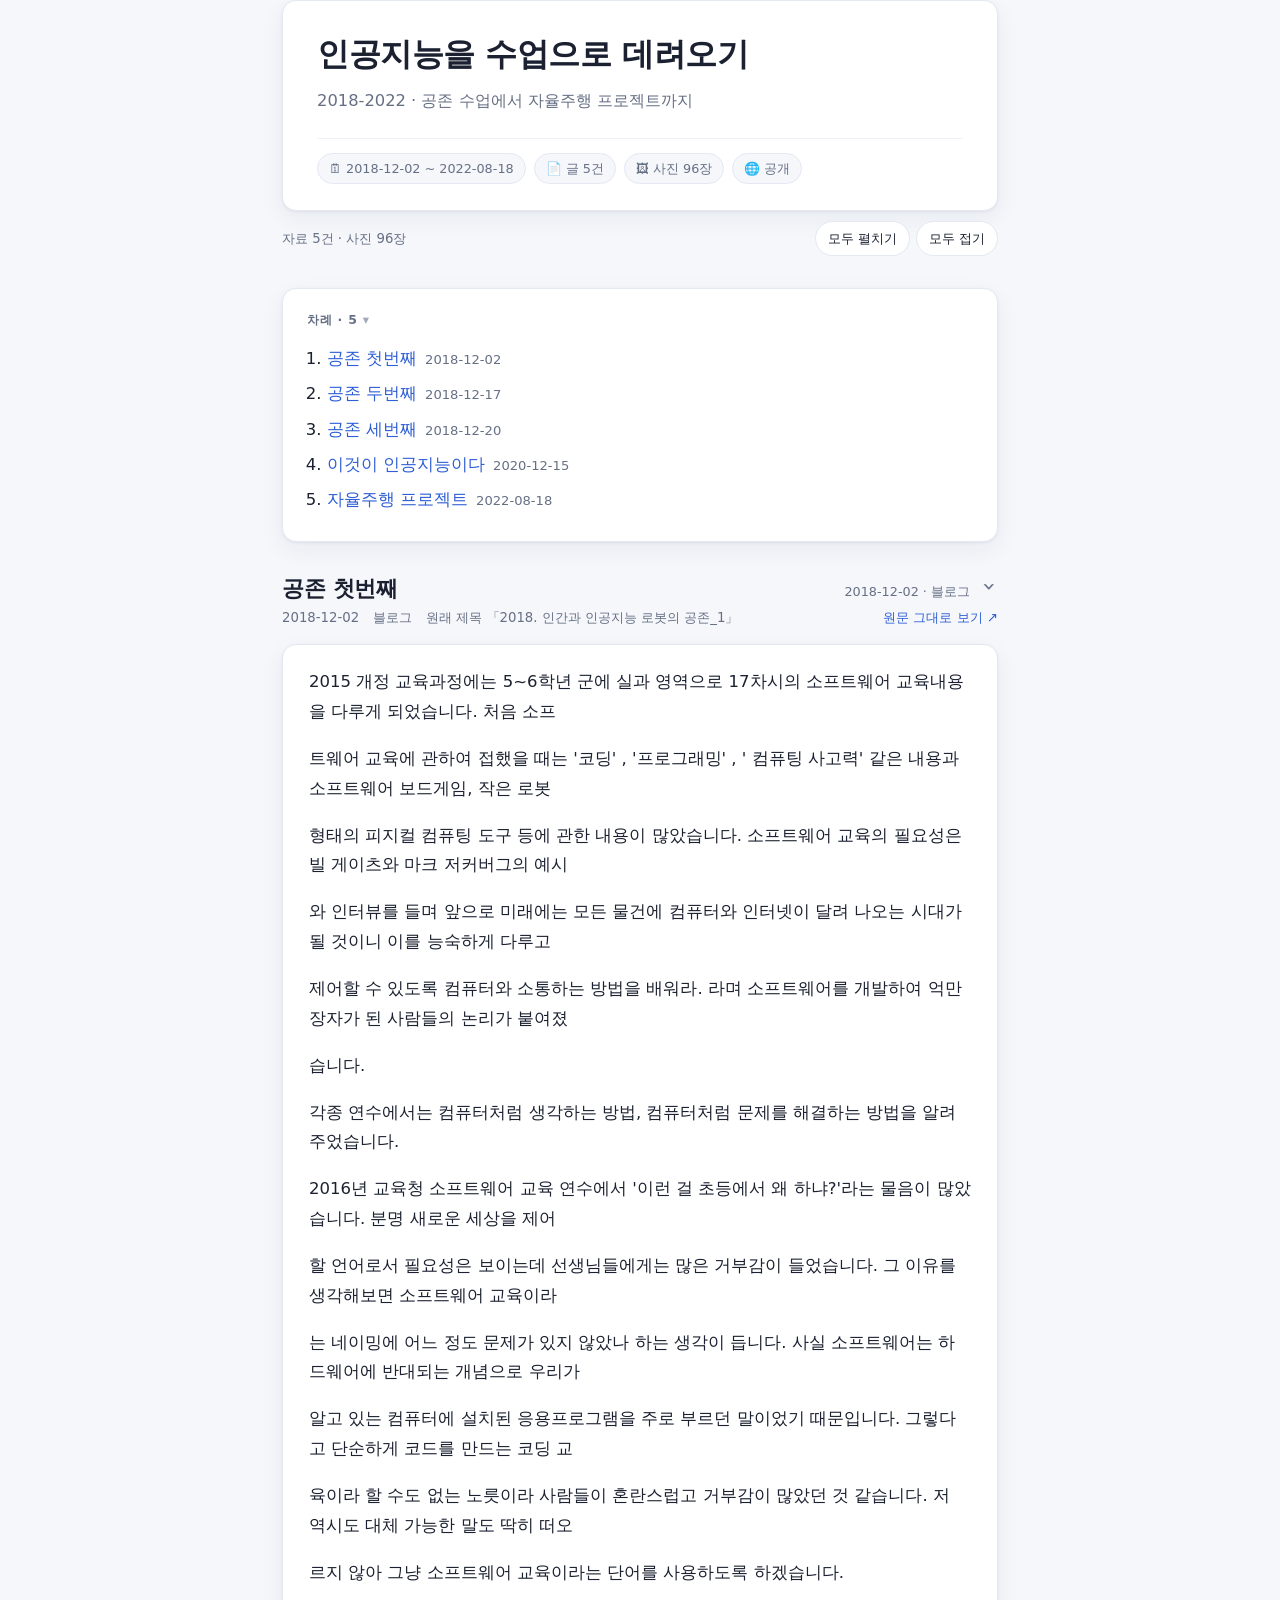
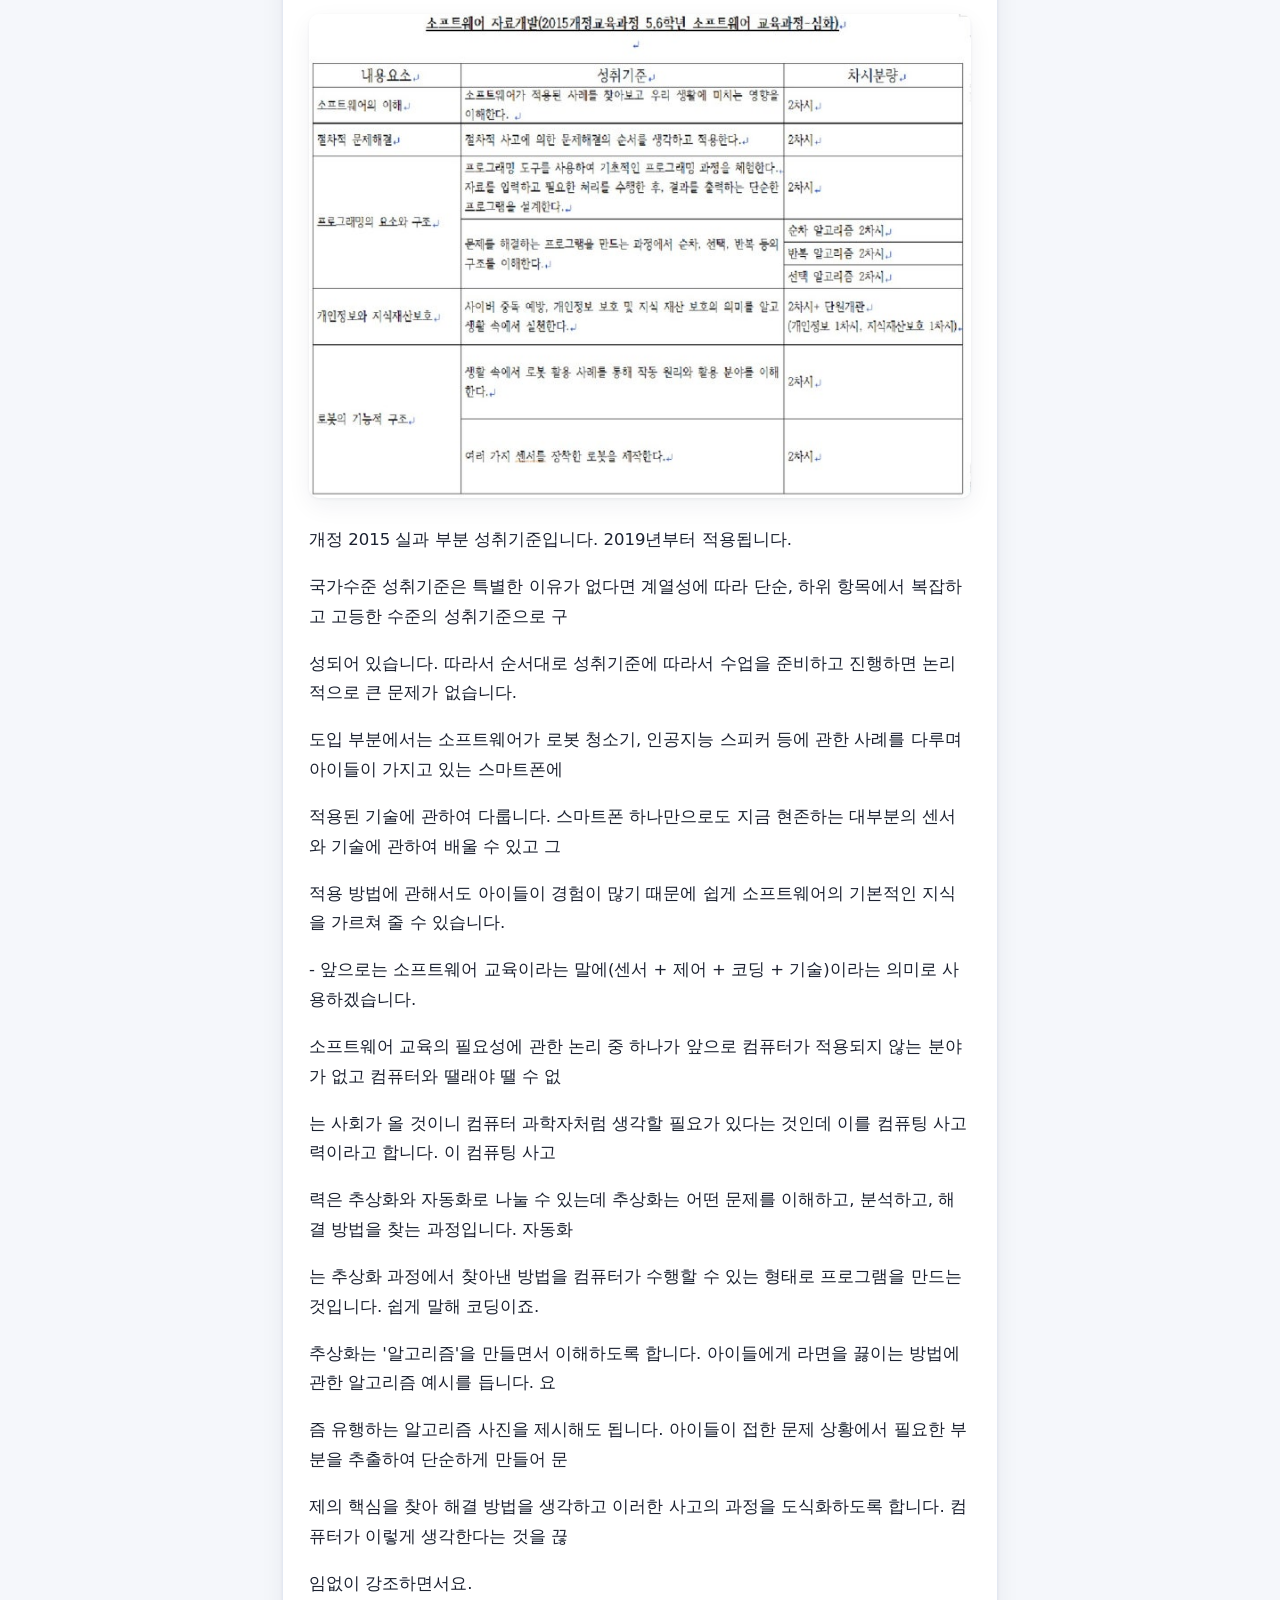
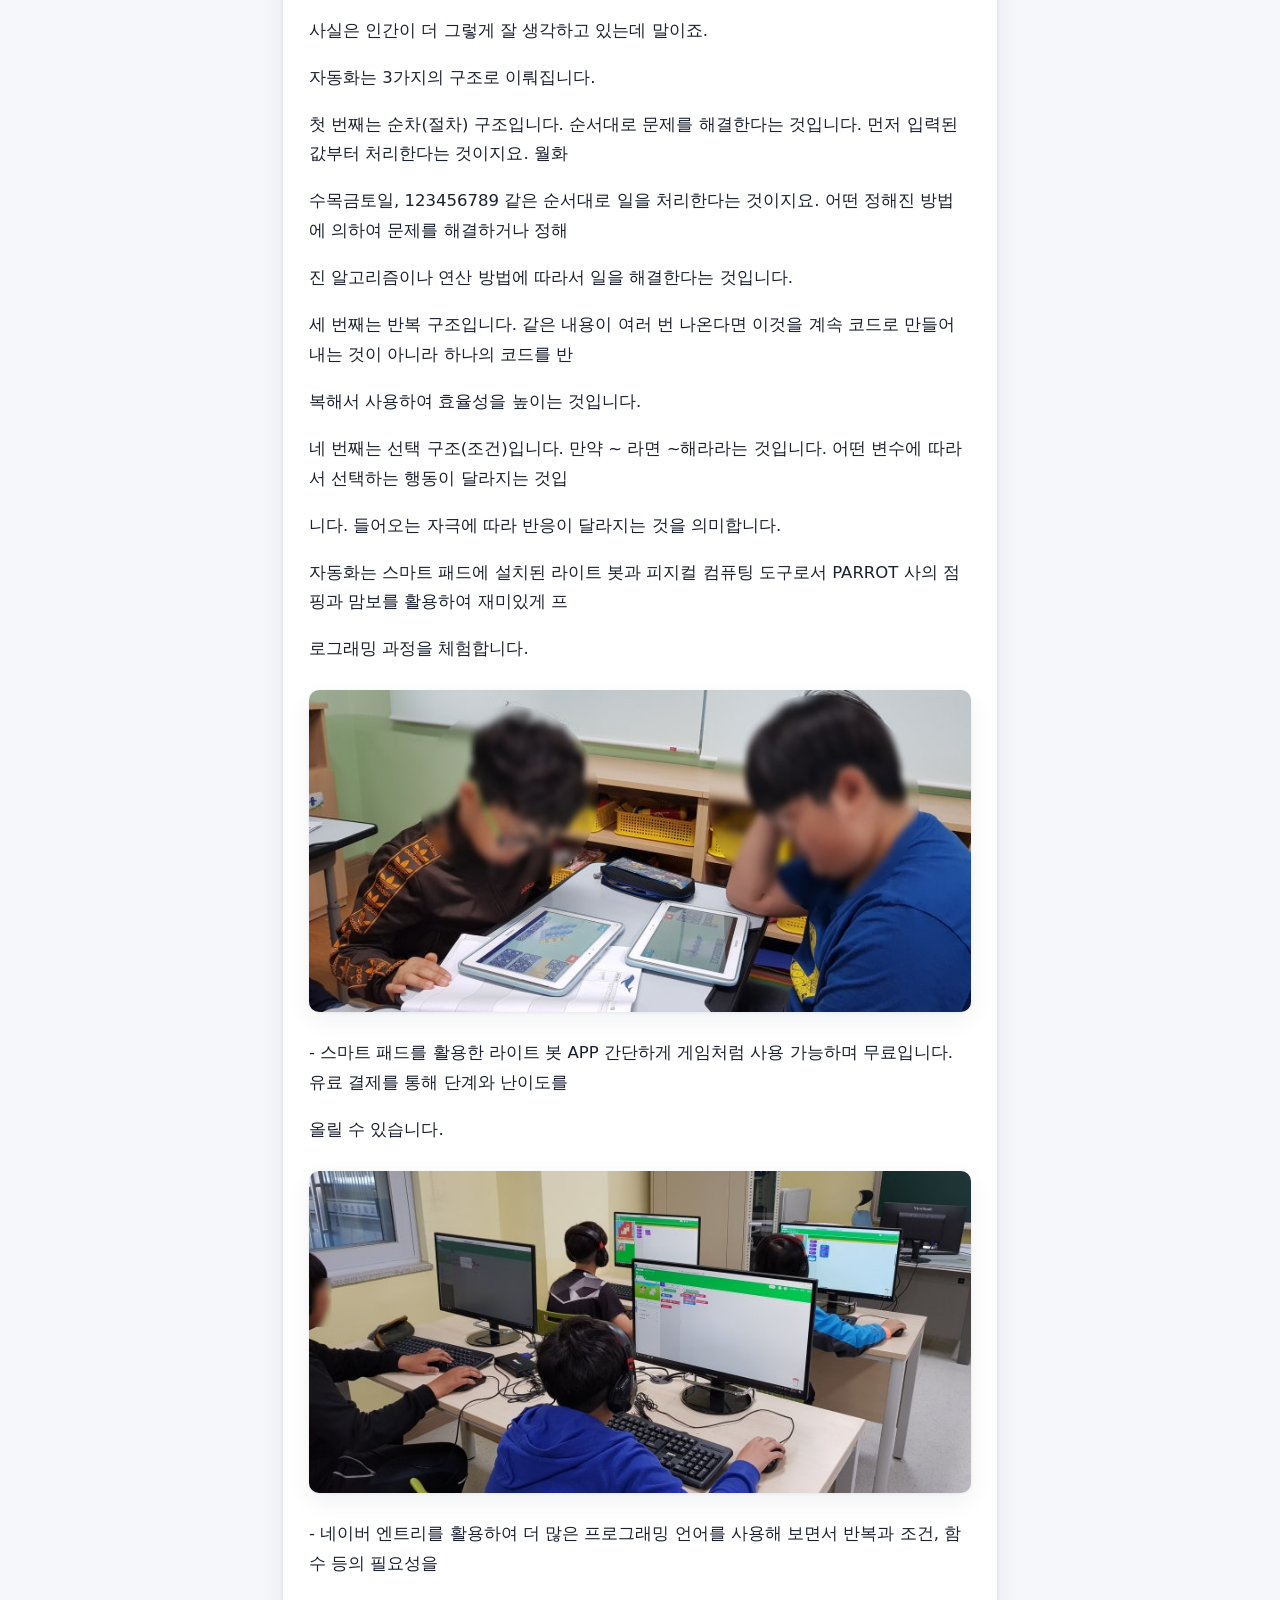
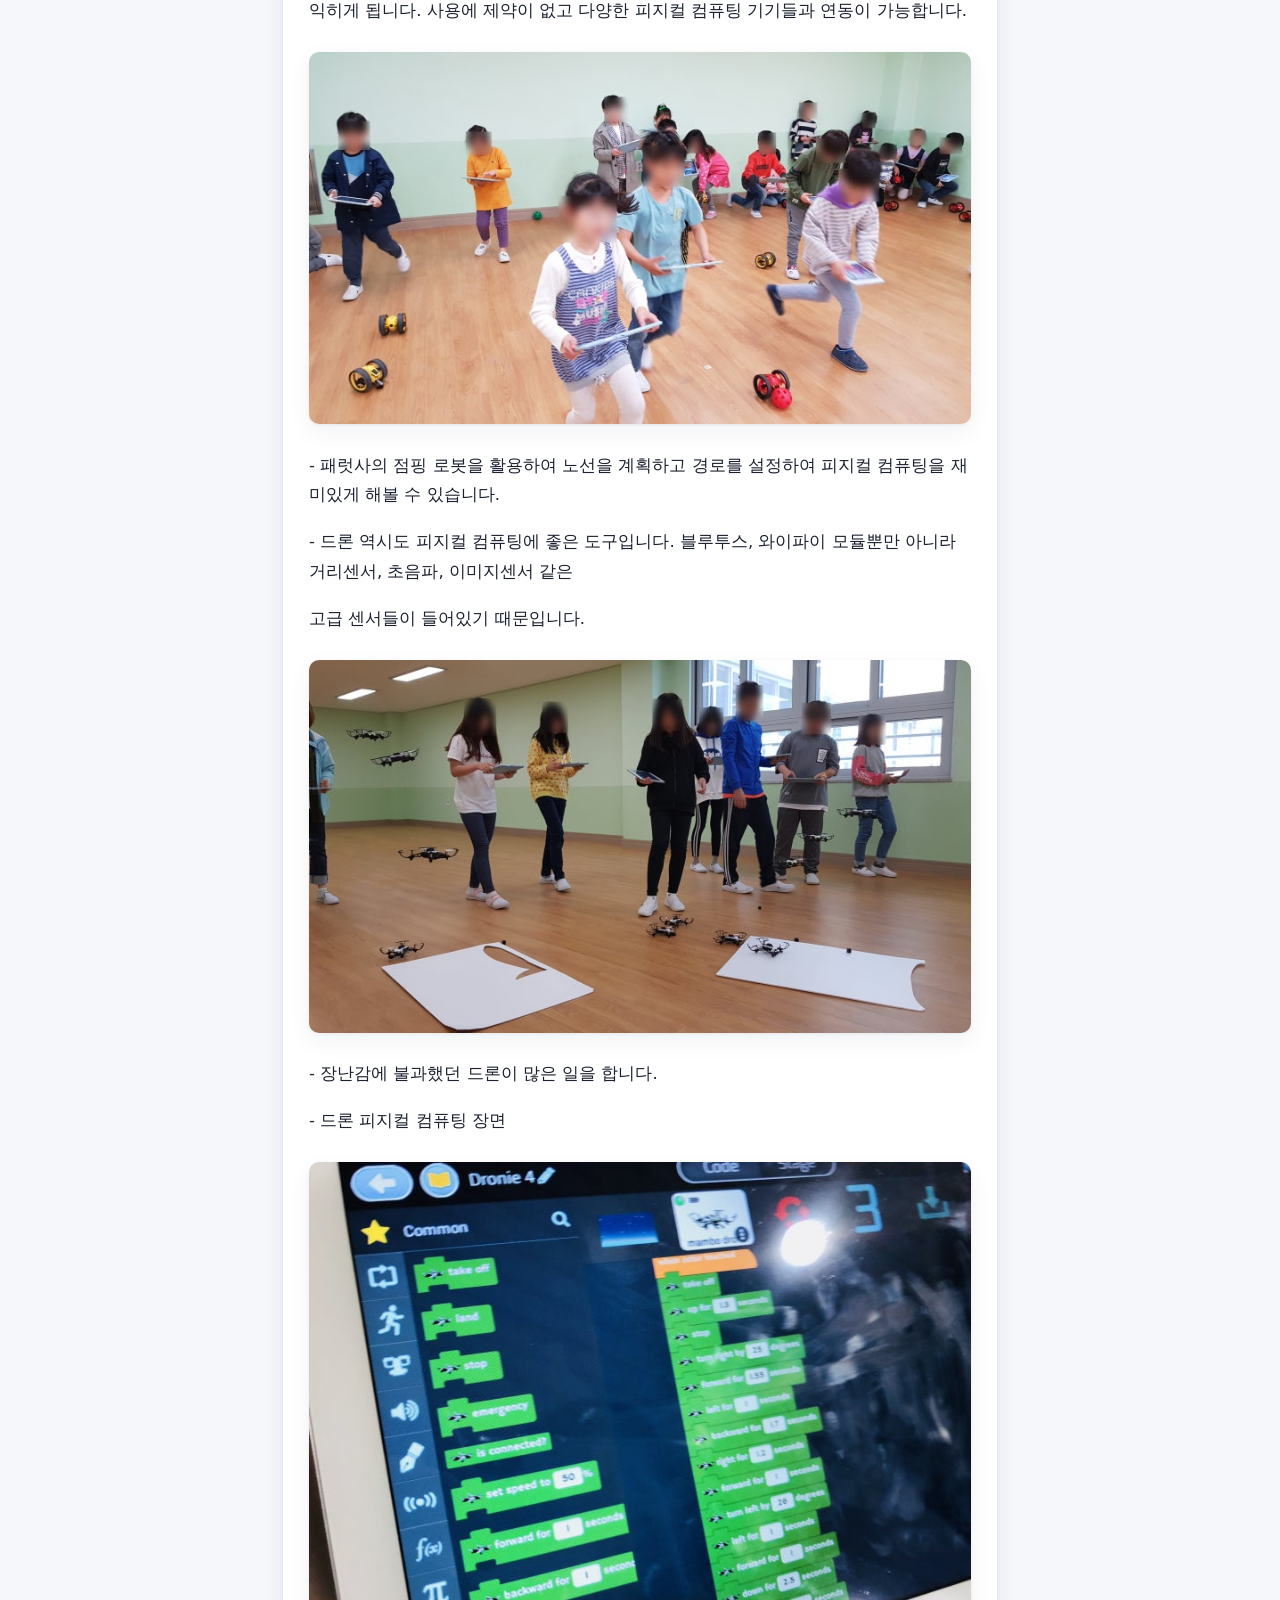
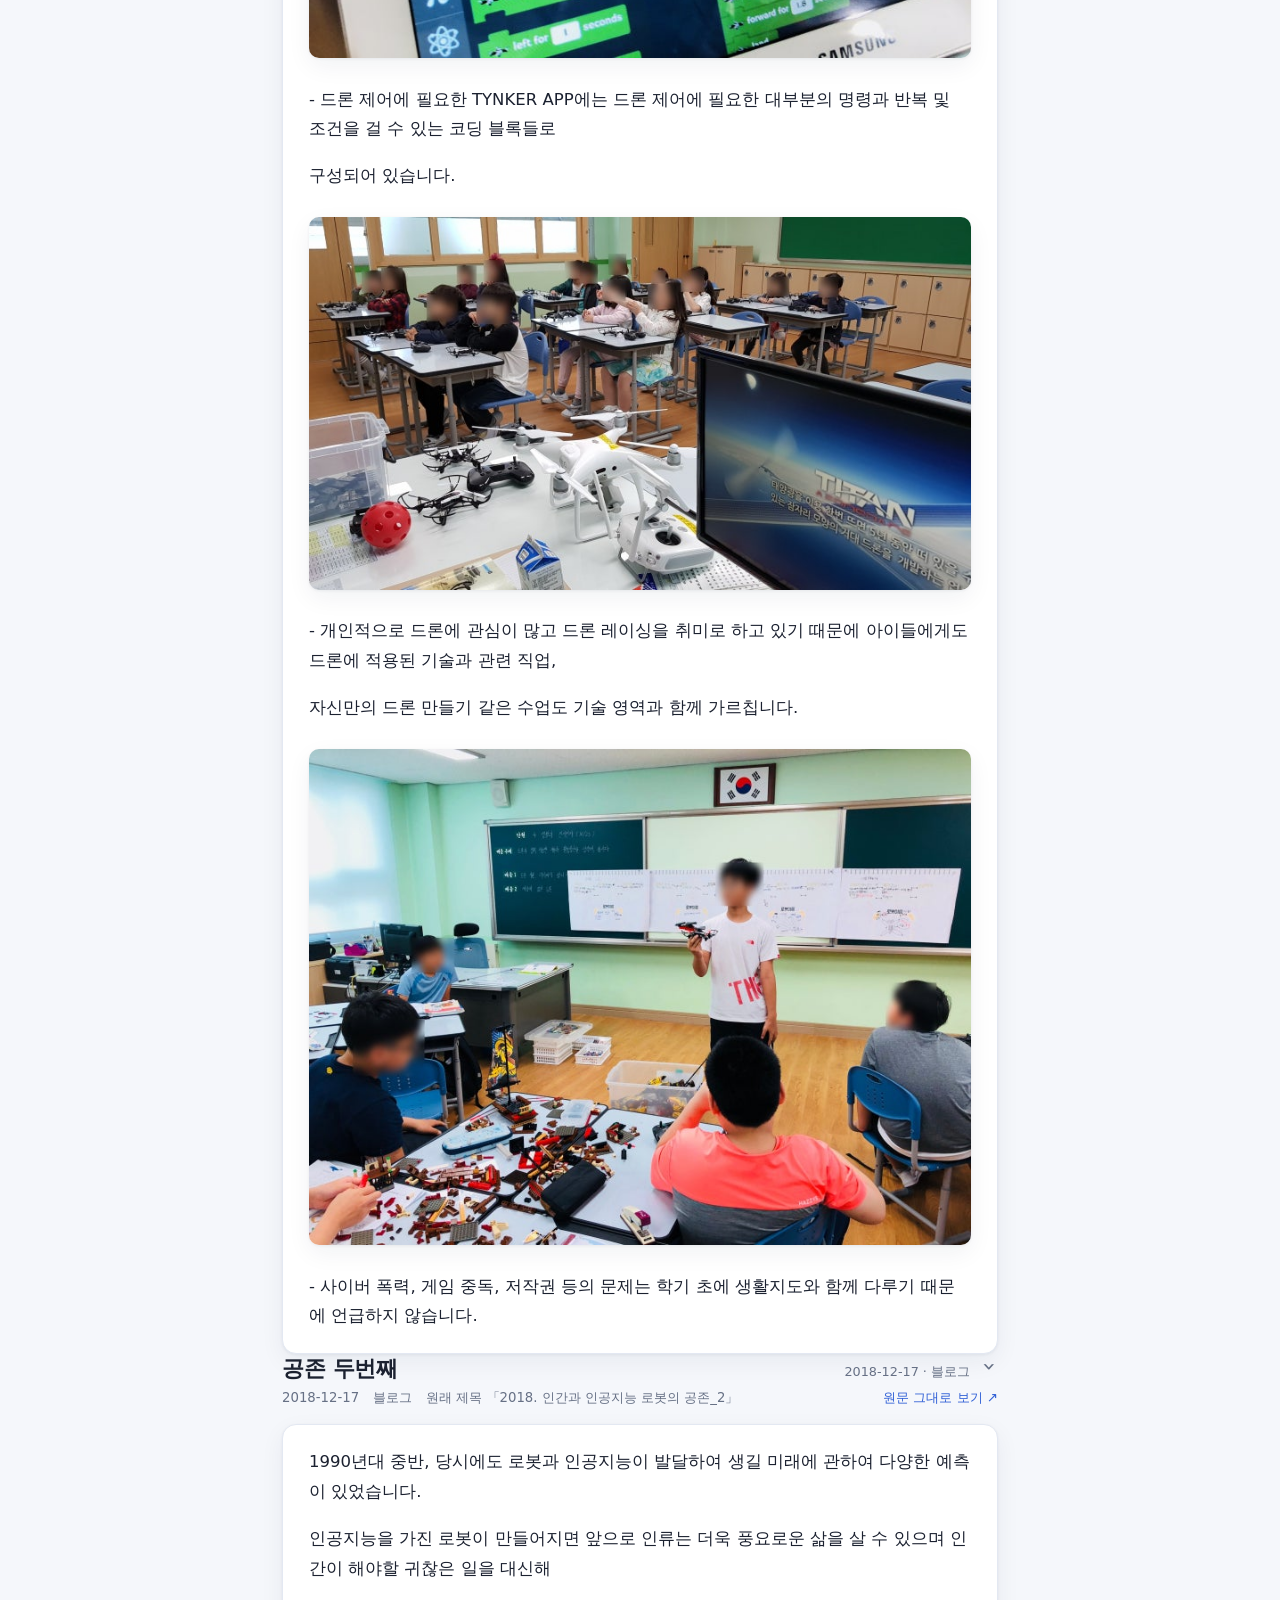
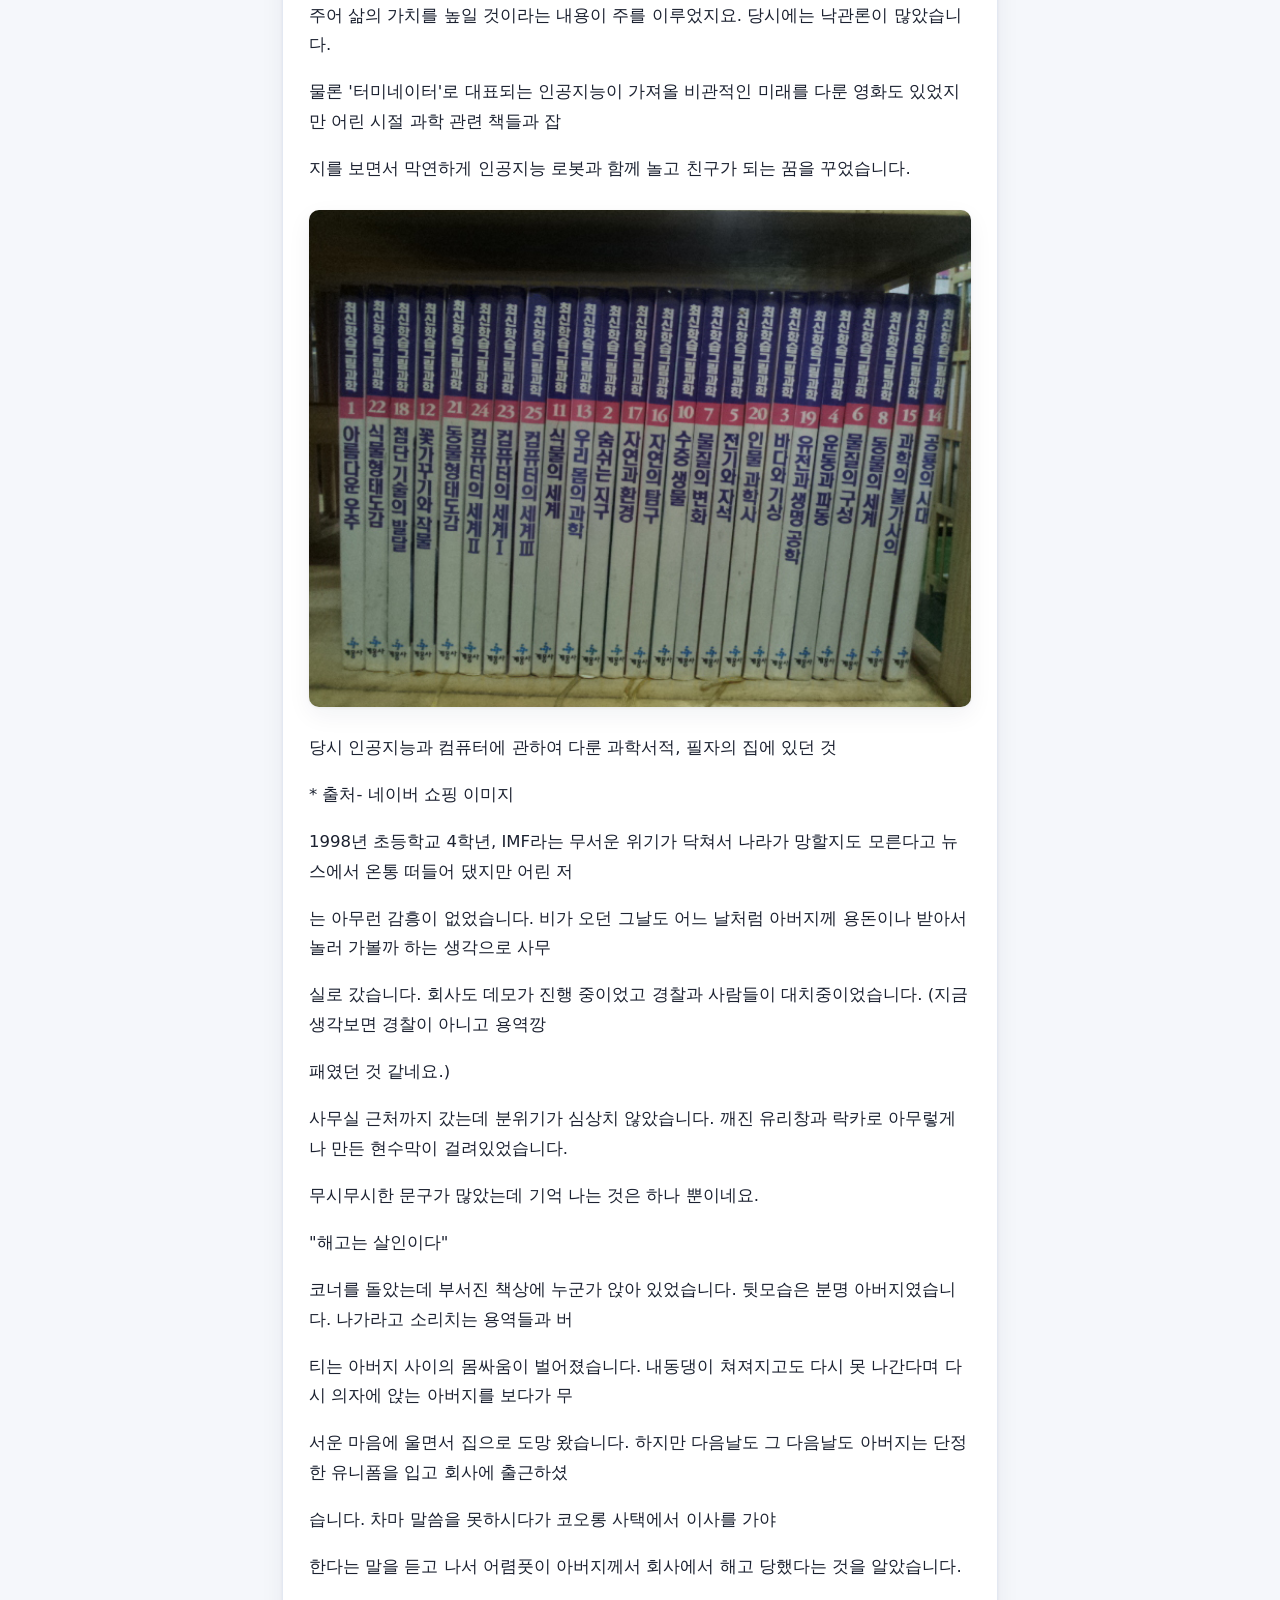
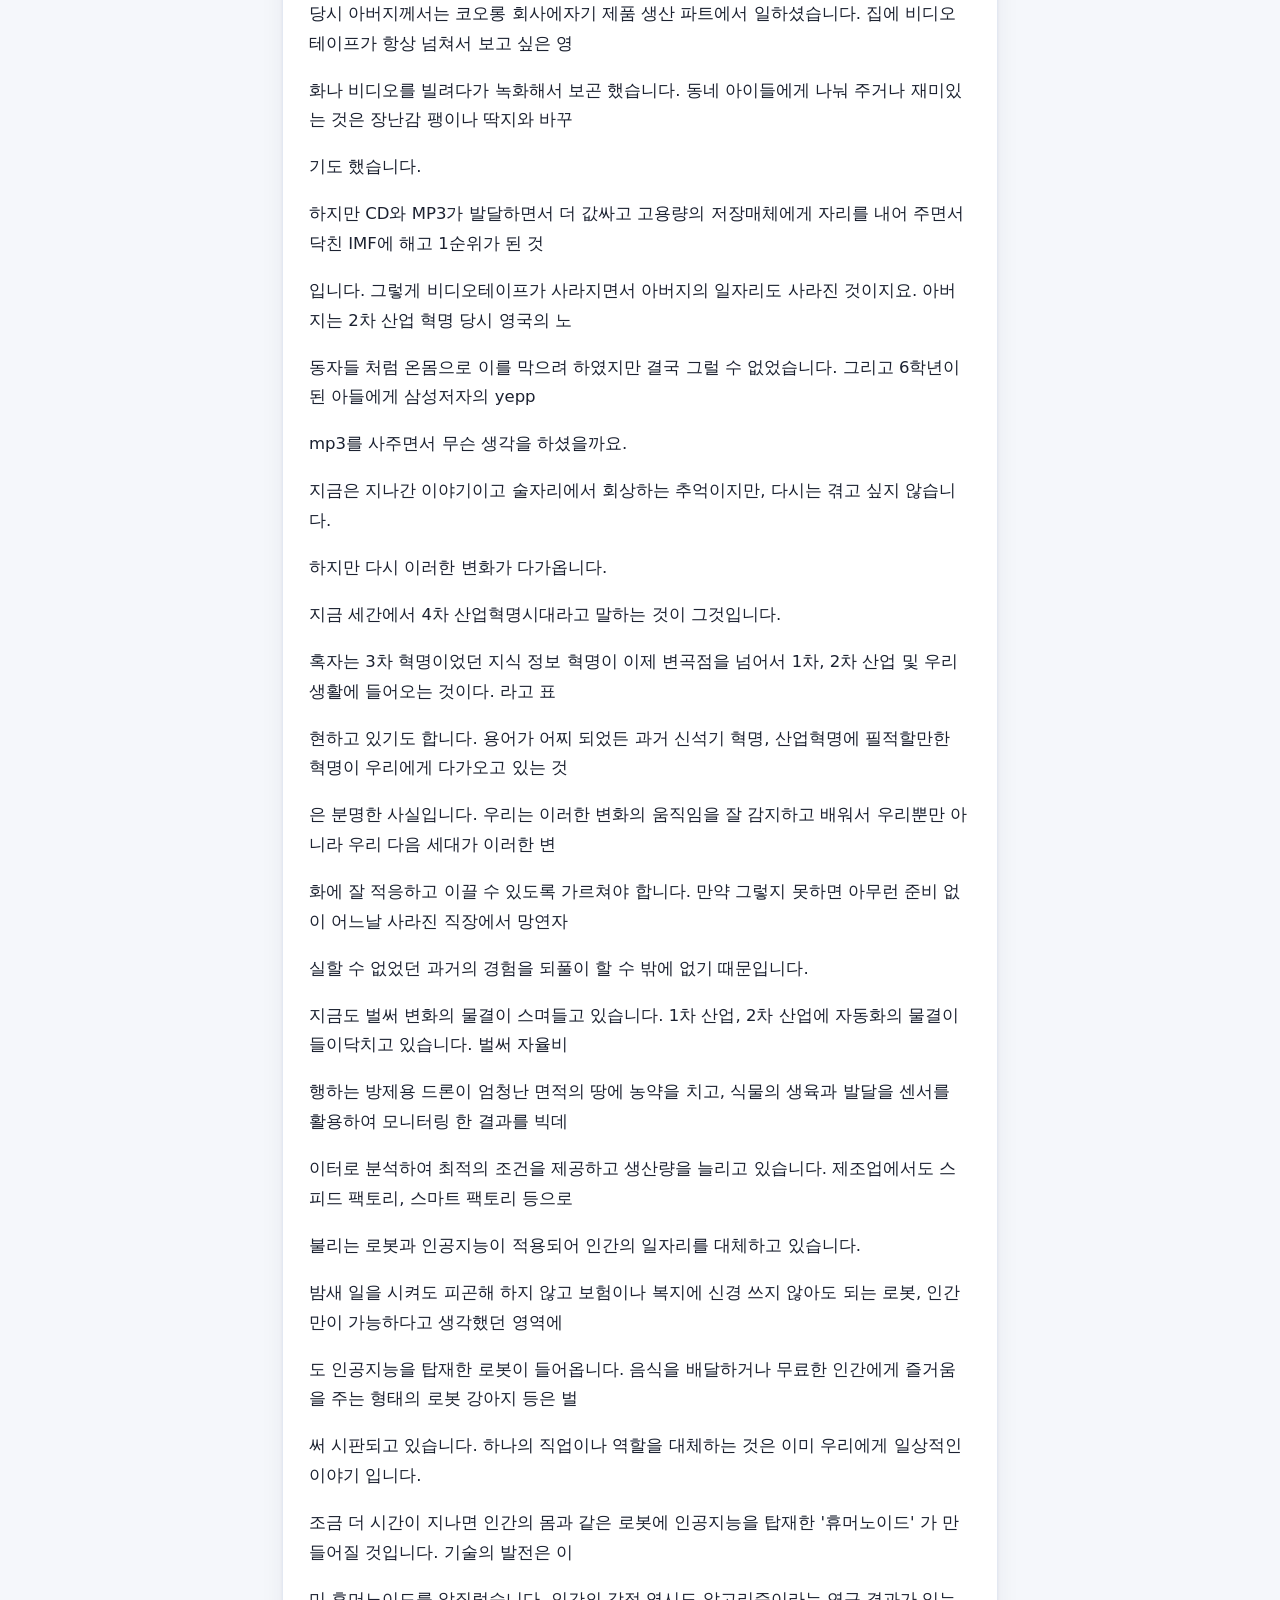
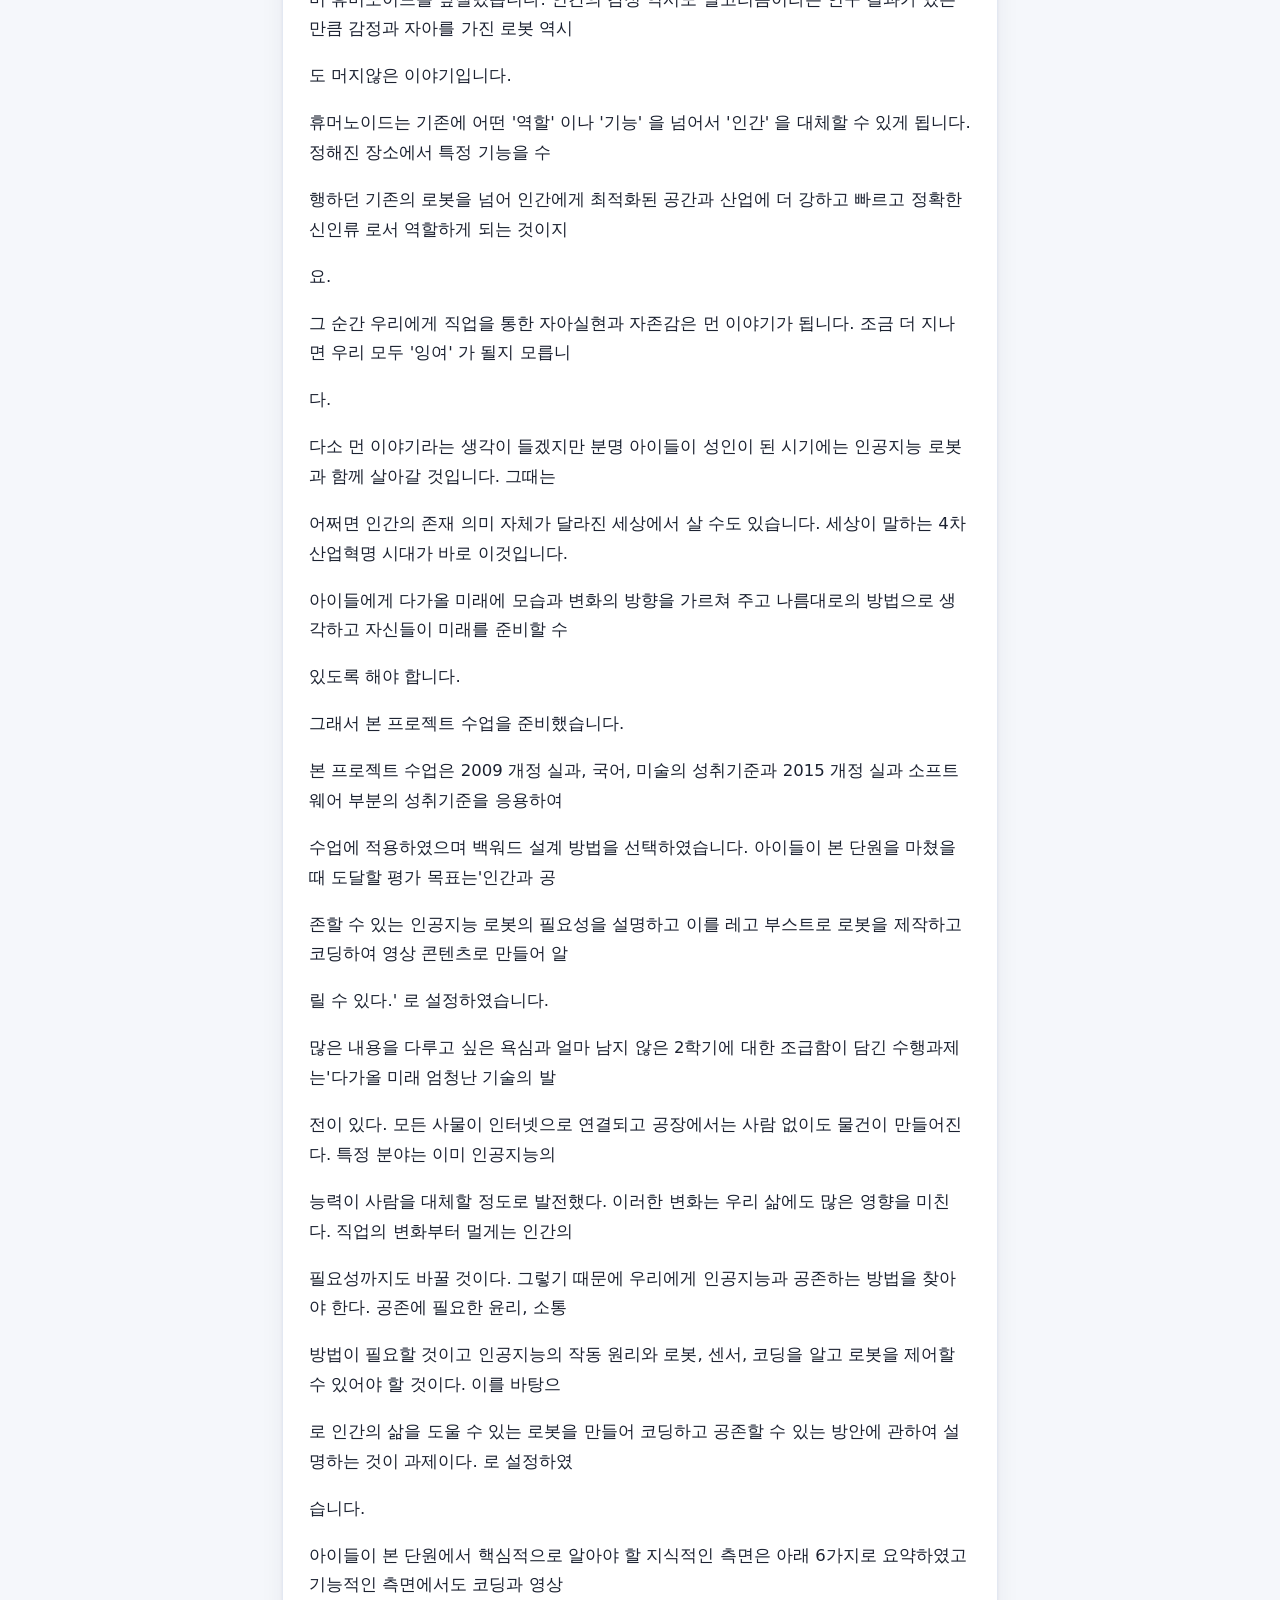
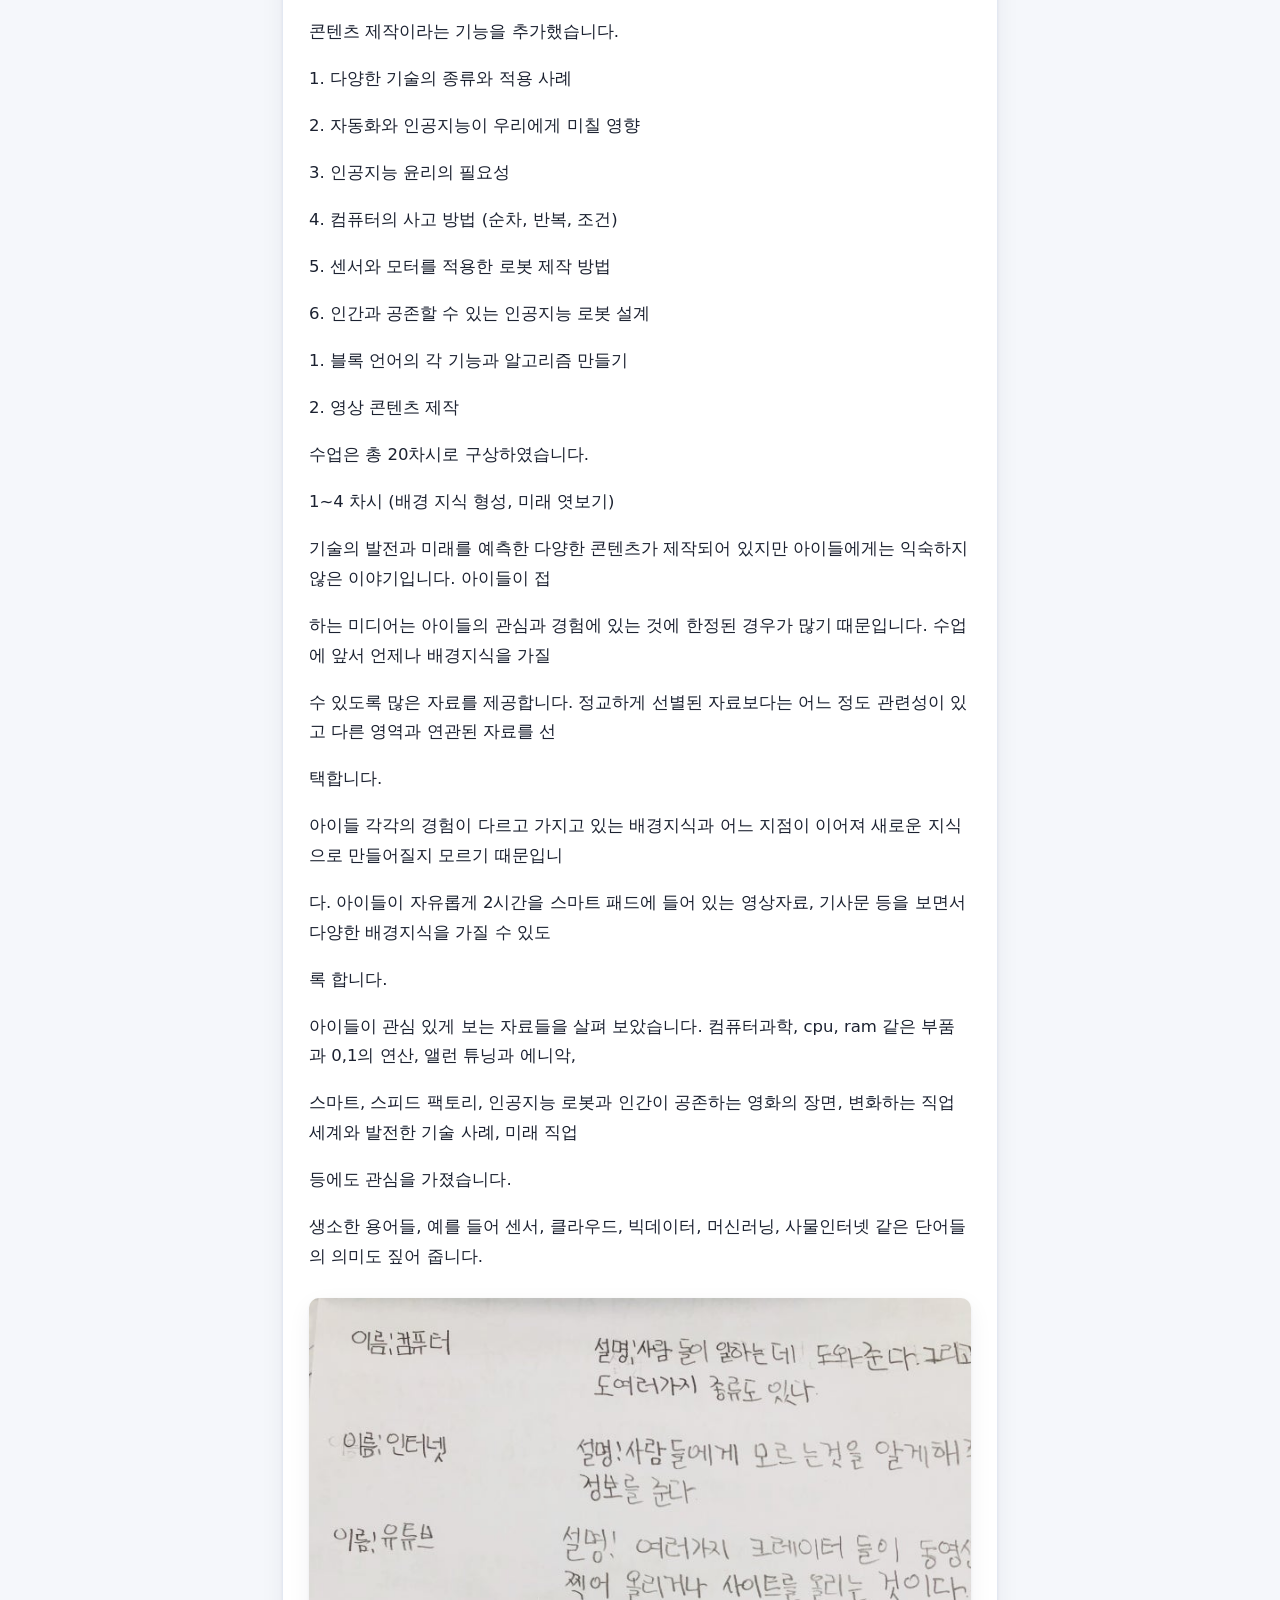
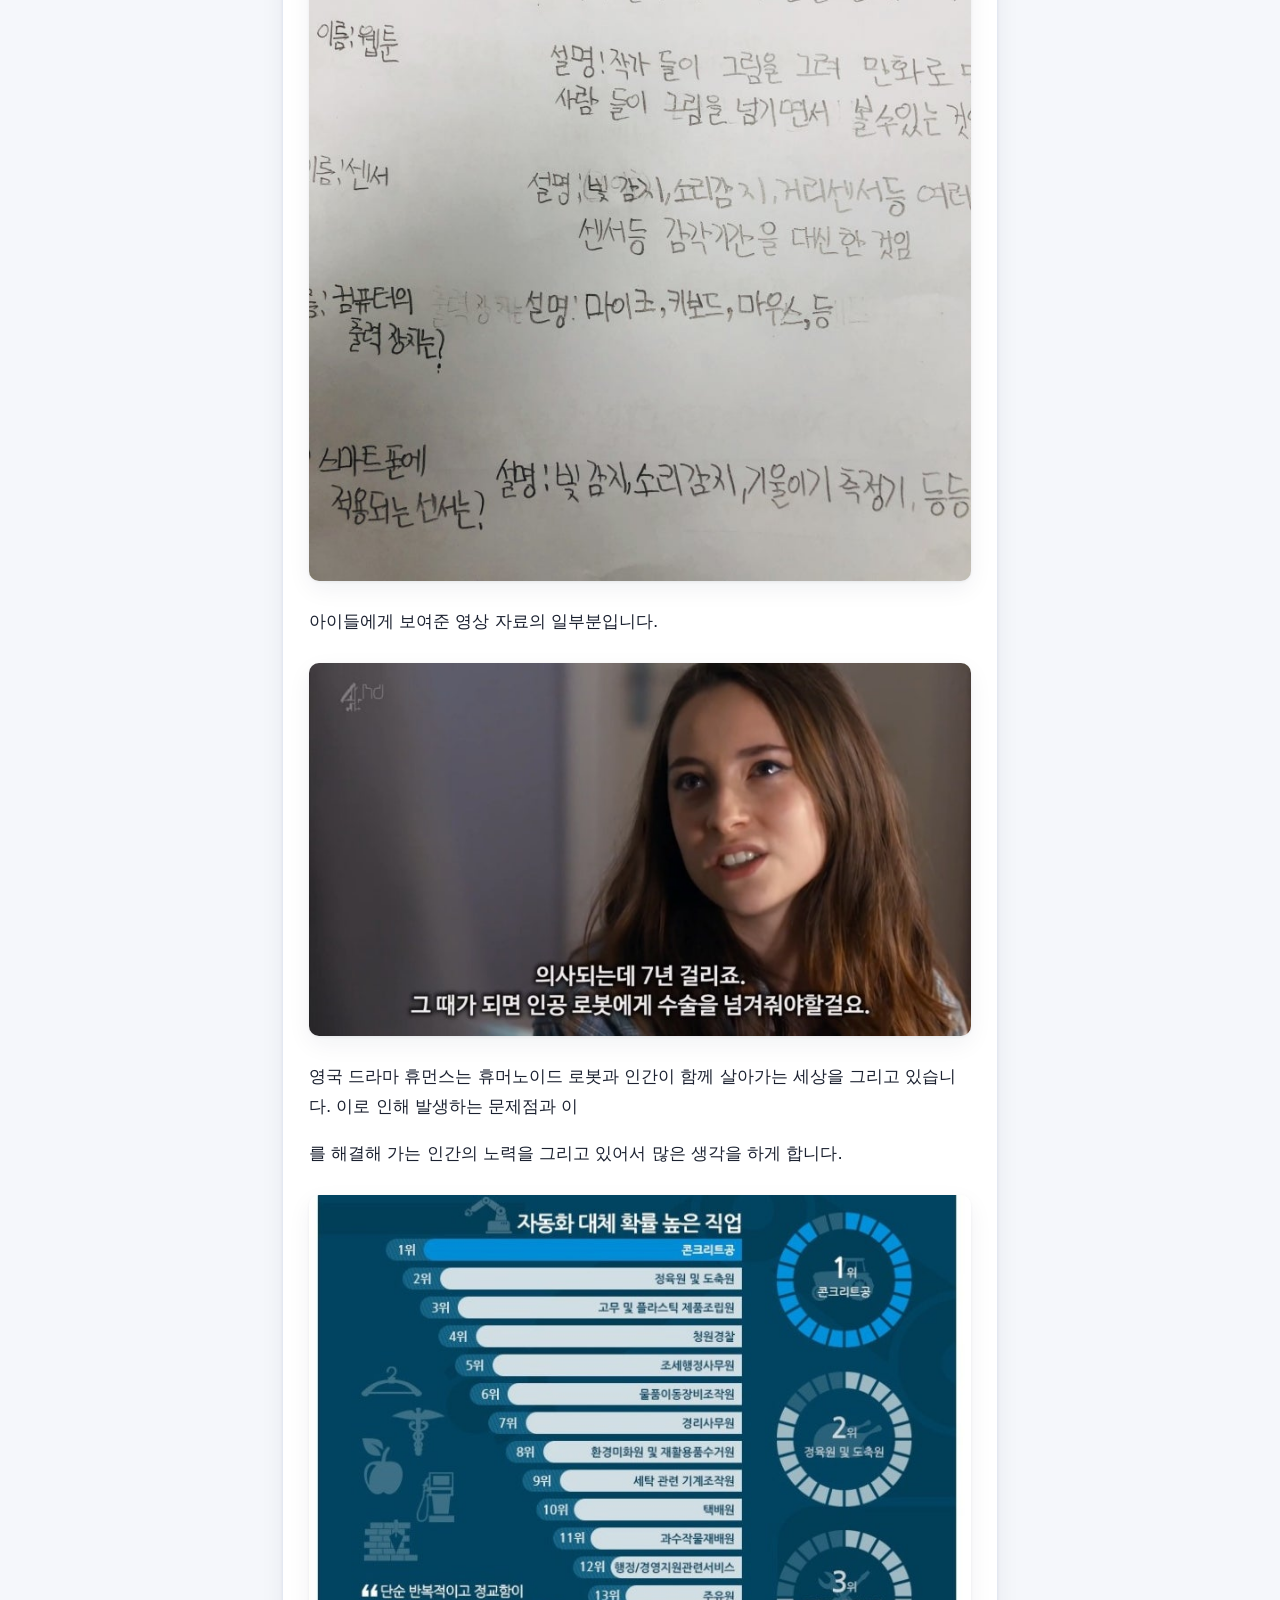
==== commit cbbfa6fa: "자동 구성 · AI 선택 · README 정리 안 된 폴더를 주제별로 나눠 게시본으로 만들어 주는 흐름을 붙였습니다.  - 탐색 → 분류 → 재구성 (CLI 3개 + 제작기의 「자" ====
--- a/게시본/인공지능-수업/index.html
+++ b/게시본/인공지능-수업/index.html
@@ -14,12 +14,6 @@
 <div class="집계"><span>🗓 2018-12-02 ~ 2022-08-18</span><span>📄 글 5건</span><span>🖼 사진 96장</span><span>🌐 공개</span></div>
 </header>
 <div class="접기줄"><span class="셈">자료 5건 · 사진 96장</span><span class="단추들"><button type="button" data-모두펼치기>모두 펼치기</button><button type="button" data-모두접기>모두 접기</button></span></div>
-<details class="제작노트" open>
-<summary class="딱지">✎ 제작 노트</summary>
-<p>&#39;이것이 인공지능이다&#39; 편이 생각이 제일 많이 바뀐 지점이라 강조로 뒀어.
-(파일 이름에 04! 처럼 느낌표를 붙여 봤음)</p>
-<p class="안내">메모에 적으신 방향입니다. 프로그램이 알아서 반영하지는 못합니다 — 메모 윗단에 <code>배치: 바둑판</code> <code>강조: 3, 5</code> <code>사진크기: 크게</code> <code>글크기: 크게</code> <code>숨기기: 2</code> <code>순서: 날짜</code> 처럼 적거나, 파일 이름 번호 뒤에 <b>!</b> 를 붙이면 반영됩니다. (예: <code>05!_새학년 세미나.html</code>)</p>
-</details>
 <details class="목차" open><summary class="딱지">차례 · 5</summary><ol>
 <li><a href="#자료1">공존 첫번째</a><span class="날">2018-12-02</span></li>
 <li><a href="#자료2">공존 두번째</a><span class="날">2018-12-17</span></li>
@@ -483,7 +477,7 @@
 <li>04!_이것이 인공지능이다.html — <a href="http://blog.naver.com/1113060/222174436076" target="_blank">원래 글</a></li>
 <li>05_자율주행 프로젝트.html — <a href="http://blog.naver.com/1113060/222851572907" target="_blank">원래 글</a></li>
 </ul>
-</details><p class="만든표시">이 페이지는 폴더 안의 자료로 자동 구성됐습니다. 원본 파일은 고쳐지지 않았습니다. · 만든 때 2026. 8. 17. 오후 4:04:34</p>
+</details><p class="만든표시">이 페이지는 폴더 안의 자료로 자동 구성됐습니다. 원본 파일은 고쳐지지 않았습니다. · 만든 때 2026. 8. 17. 오후 9:44:10</p>
 </footer>
 </div>
 <script>(function(){var 전부=function(){return [].slice.call(document.querySelectorAll("details.자료,details.장,details.더보기"))};var 펼=document.querySelector("[data-모두펼치기]"),접=document.querySelector("[data-모두접기]");if(펼)펼.addEventListener("click",function(){전부().forEach(function(d){d.open=true})});if(접)접.addEventListener("click",function(){전부().forEach(function(d){d.open=false})});function 열어주기(){var h=location.hash;if(!h||h.length<2)return;var el=document.getElementById(decodeURIComponent(h.slice(1)));if(!el)return;var p=el;while(p){if(p.tagName==="DETAILS")p.open=true;p=p.parentElement}setTimeout(function(){el.scrollIntoView({block:"start"})},0)}window.addEventListener("hashchange",열어주기);열어주기();var 기억=null;window.addEventListener("beforeprint",function(){기억=전부().map(function(d){return d.open});전부().forEach(function(d){d.open=true})});window.addEventListener("afterprint",function(){if(기억)전부().forEach(function(d,i){d.open=기억[i]})});})();</script>
